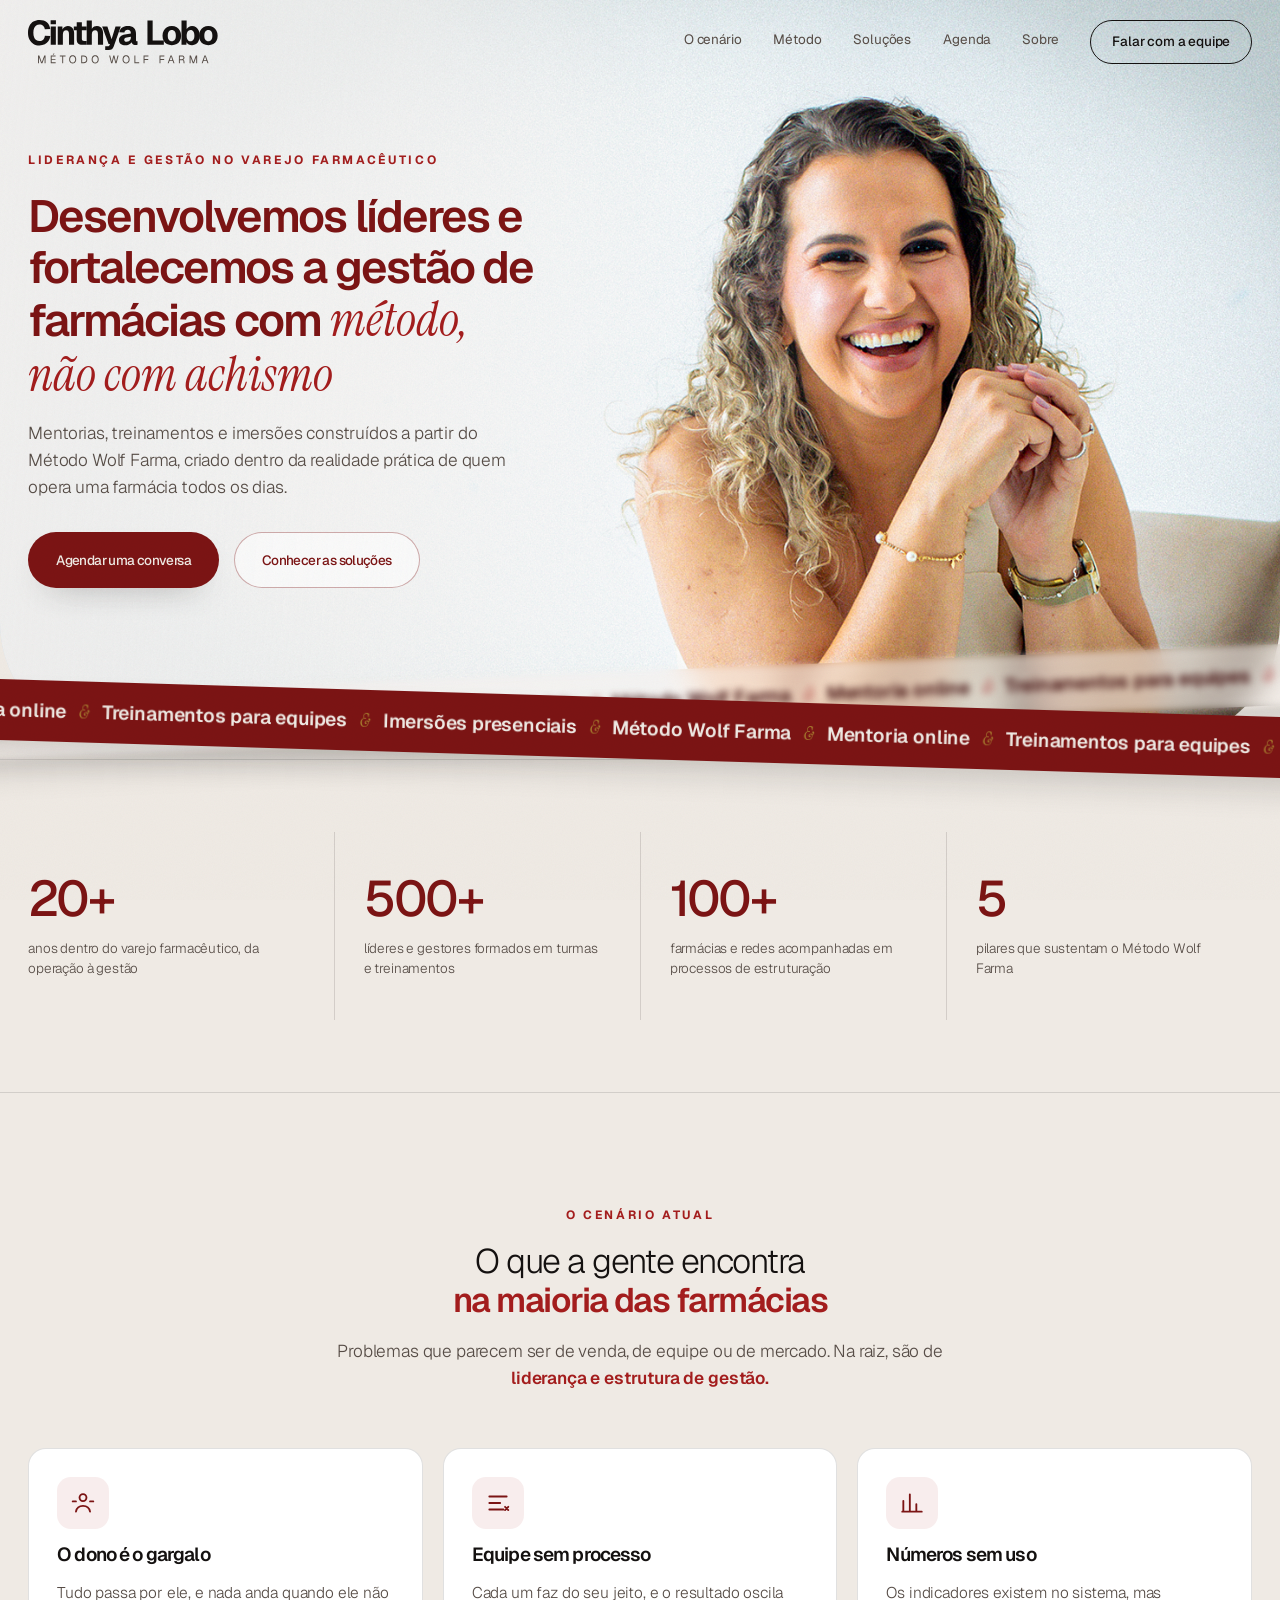
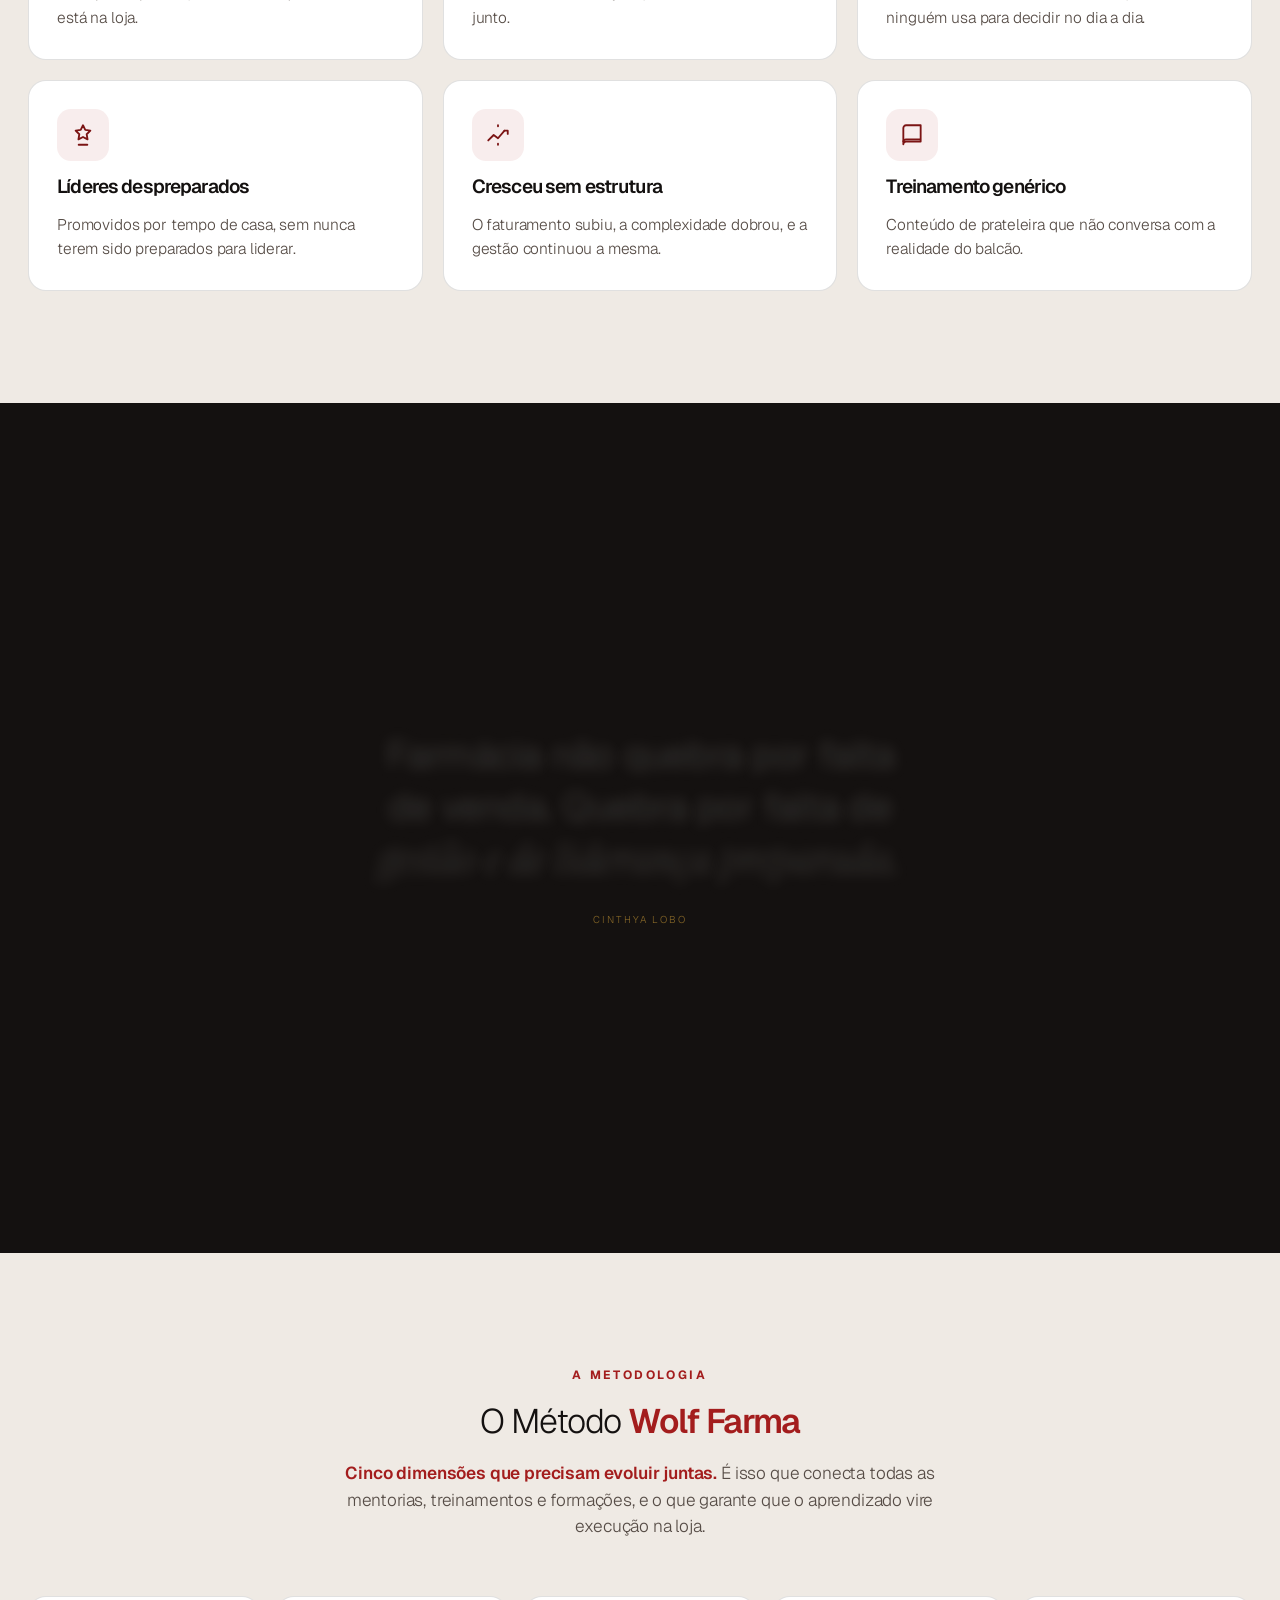
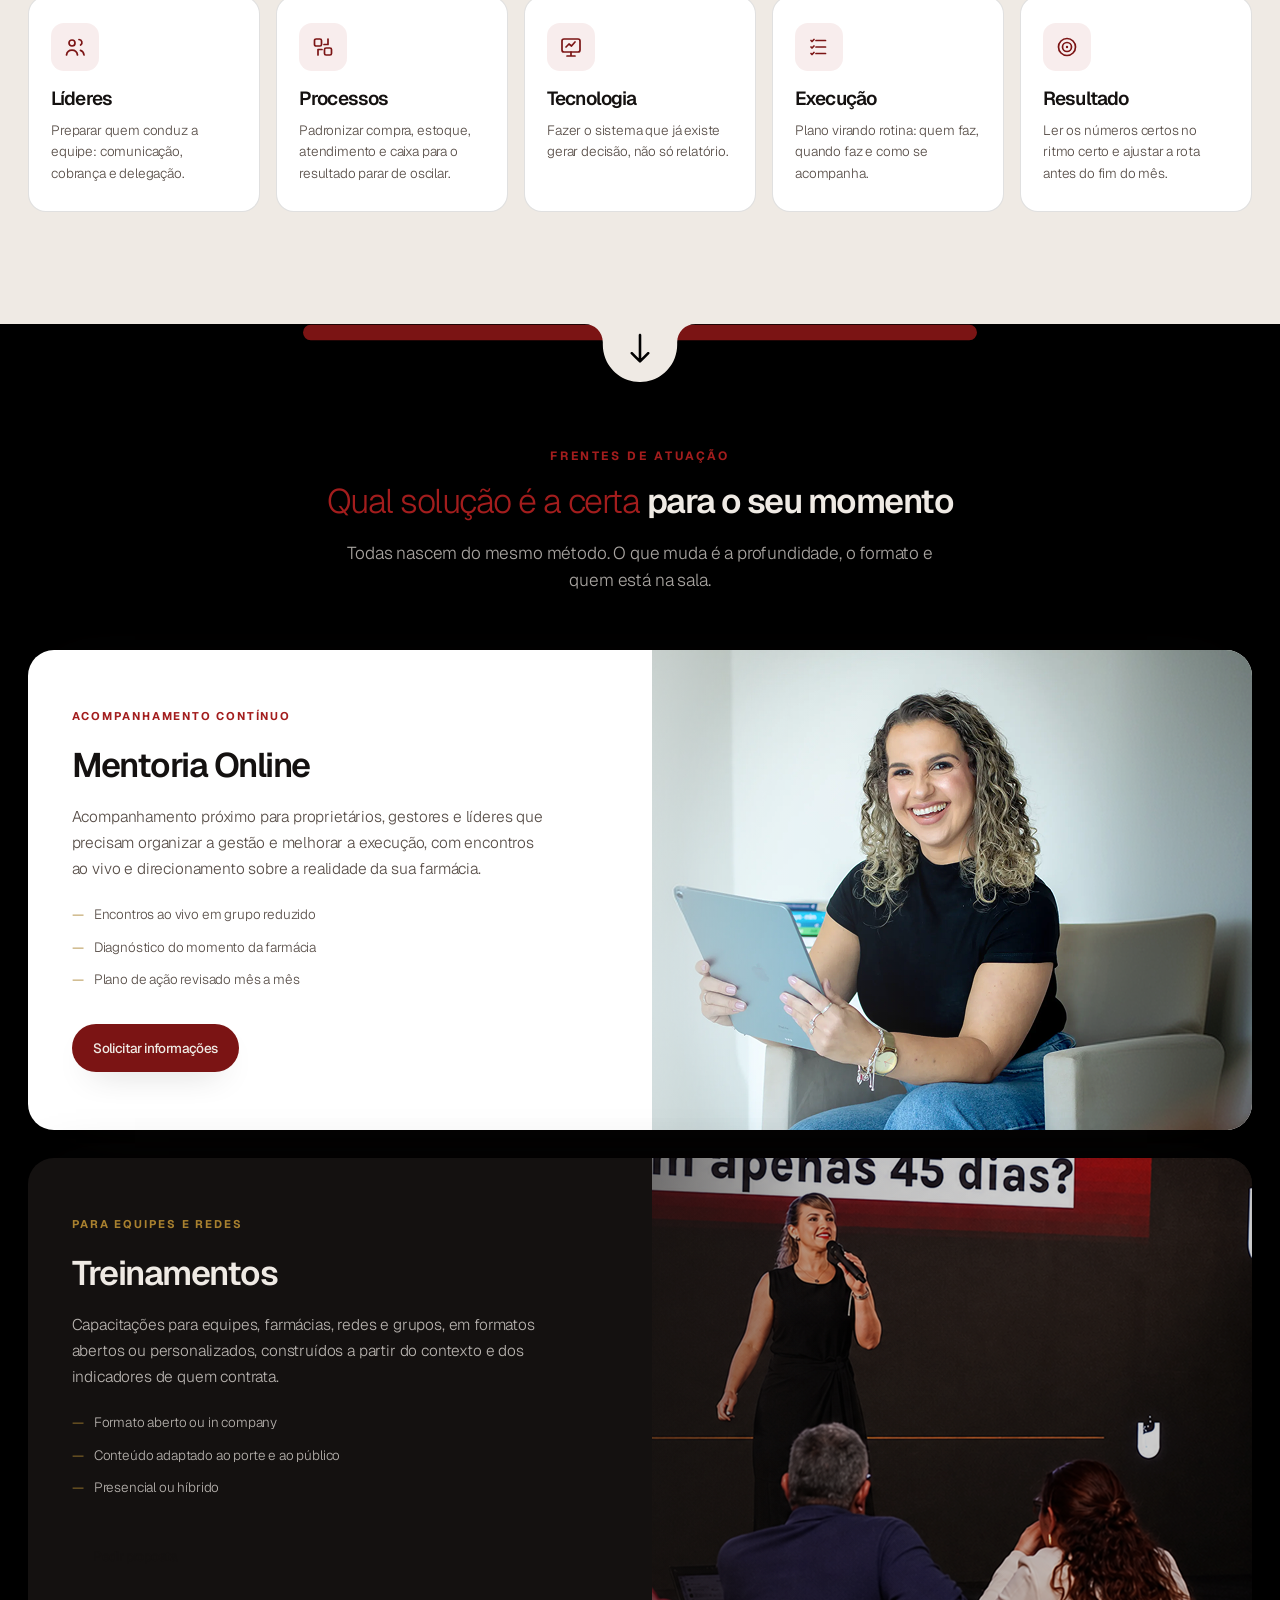
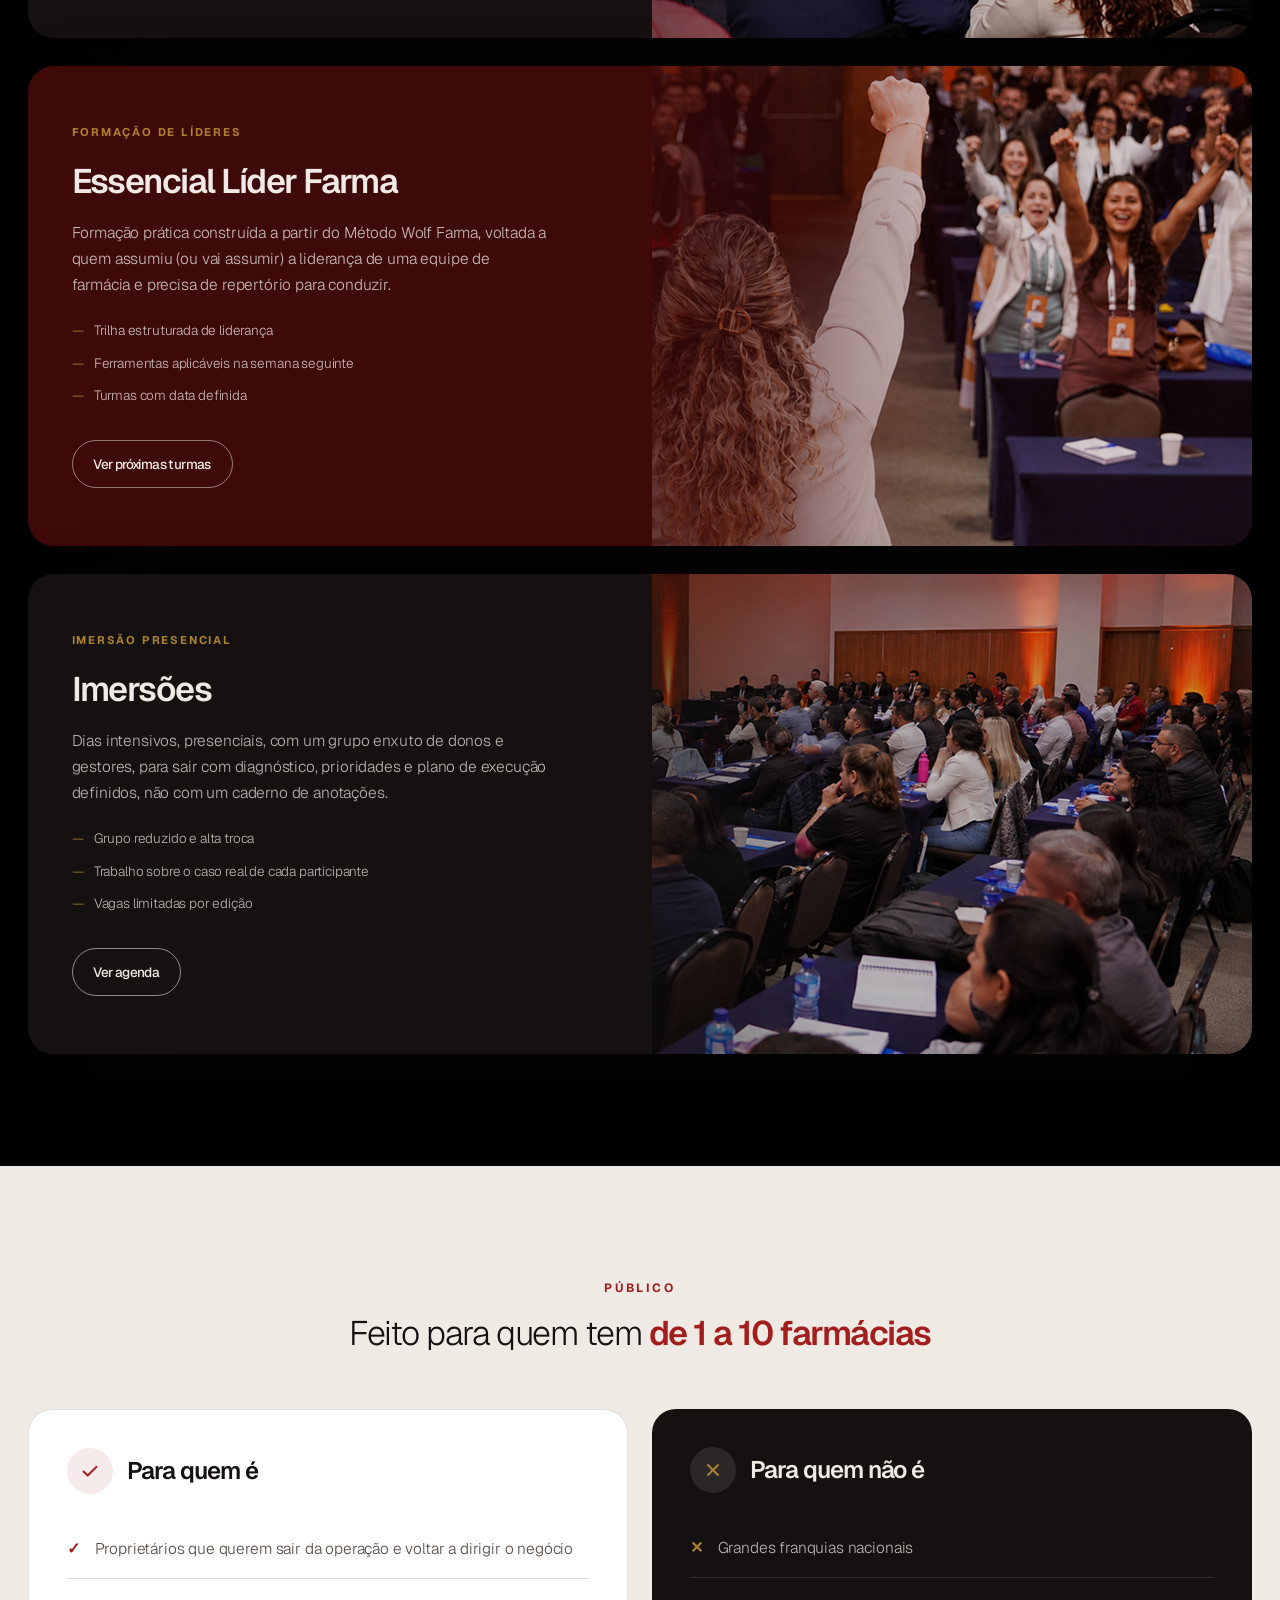
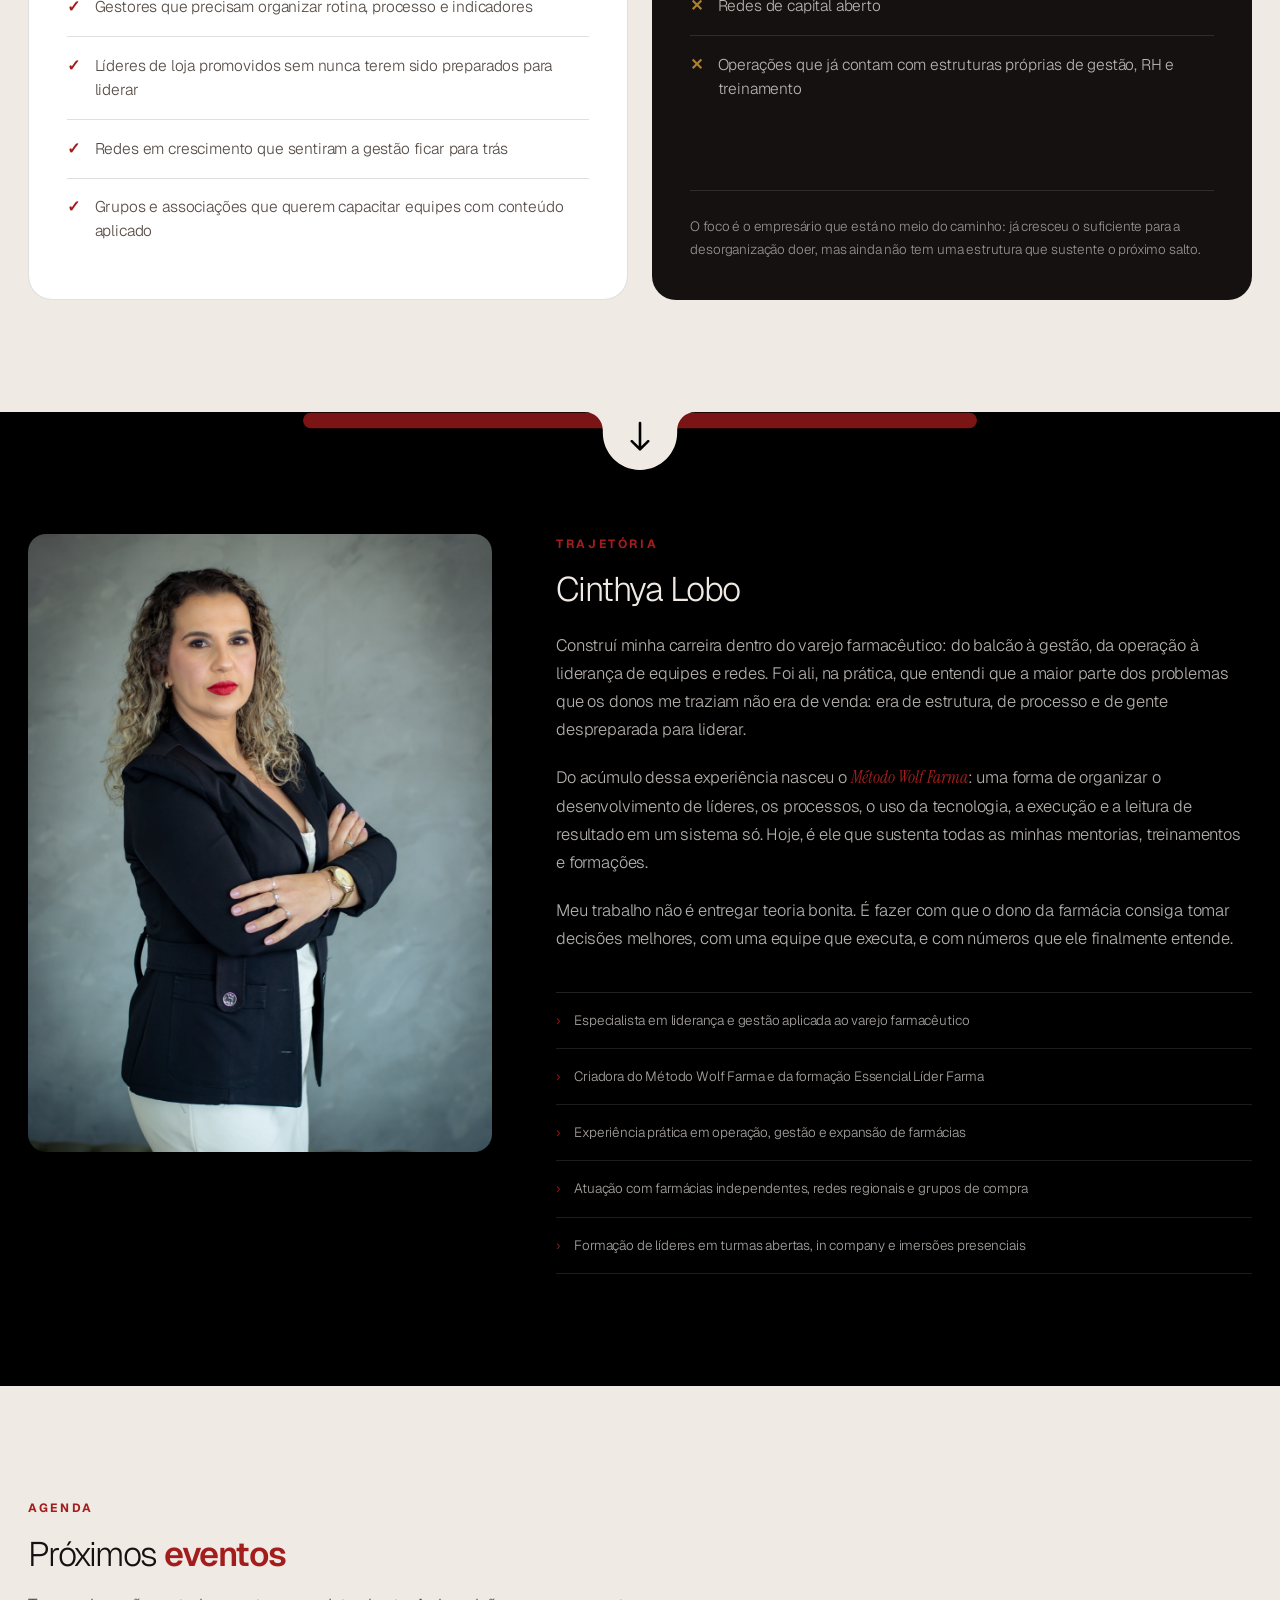
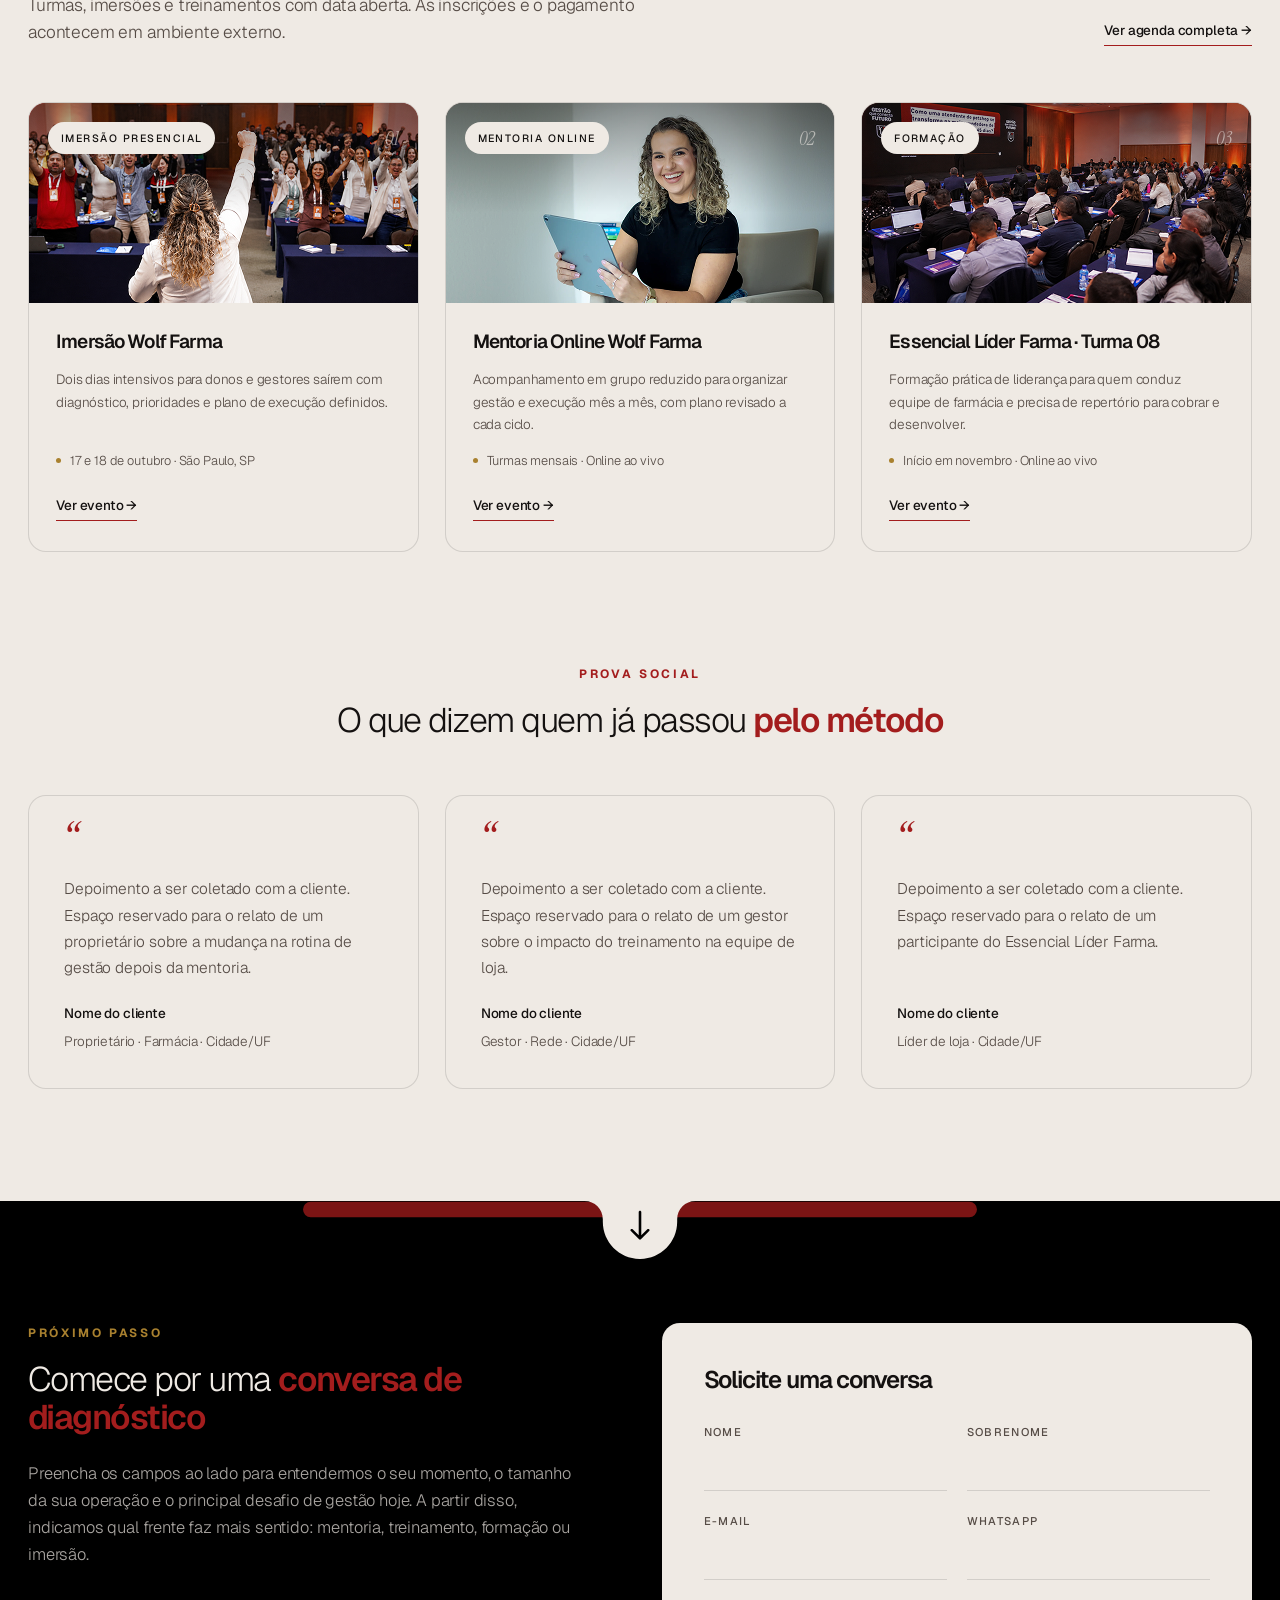
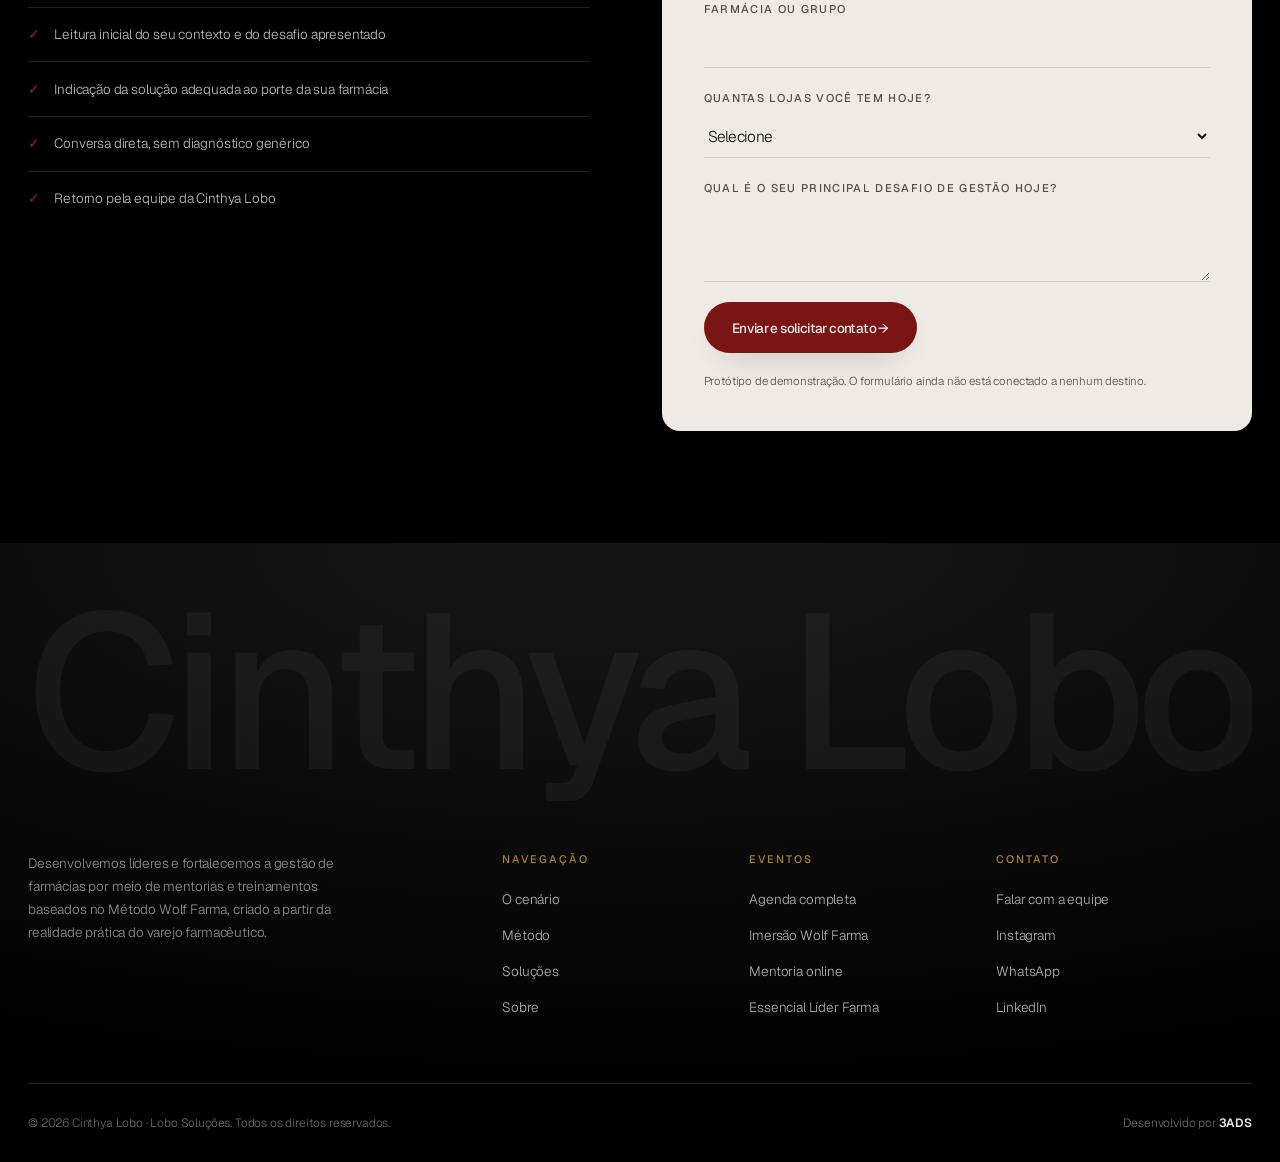
==== index.html @ bd25d934 "LP Cinthya Lobo — versão inicial Co-Authored-By: Claude Fable 5 <noreply@anthropic.com>" ====
<!DOCTYPE html>
<html lang="pt-BR">
<head>
<meta charset="UTF-8">
<meta name="viewport" content="width=device-width, initial-scale=1.0">
<title>Cinthya Lobo — Liderança e gestão no varejo farmacêutico</title>
<meta name="description" content="Desenvolvemos líderes e fortalecemos a gestão de farmácias por meio de mentorias e treinamentos baseados no Método Wolf Farma.">
<link rel="icon" href="data:image/svg+xml,%3Csvg xmlns='http://www.w3.org/2000/svg' viewBox='0 0 100 100'%3E%3Crect width='100' height='100' rx='18' fill='%23141110'/%3E%3Cpath d='M50 8 L61 20 L84 14 L74 34 L84 44 L64 41 L67 60 L50 78 L33 60 L36 41 L16 44 L26 34 L16 14 L39 20 Z' fill='%23A31D1D'/%3E%3C/svg%3E">
<link rel="preconnect" href="https://fonts.googleapis.com">
<link rel="preconnect" href="https://fonts.gstatic.com" crossorigin>
<link href="https://fonts.googleapis.com/css2?family=Geist:wght@300;400;500;600&family=Instrument+Serif:ital@0;1&display=swap" rel="stylesheet">
<link rel="stylesheet" href="assets/styles.css">
</head>
<body>

<!-- ============ HEADER ============ -->
<header class="site-header" id="siteHeader">
  <div class="wrap header-row">
    <a class="brand" href="index.html">
      <img class="brand-logo" src="assets/logo-topo.svg" alt="Cinthya Lobo">
    </a>

    <div class="nav-group">
      <nav class="main-nav" aria-label="Navegação principal">
        <a href="#cenario">O cenário</a>
        <a href="#metodo">Método</a>
        <a href="#solucoes">Soluções</a>
        <a href="#agenda">Agenda</a>
        <a href="#sobre">Sobre</a>
      </nav>
      <a class="nav-cta" href="#contato">Falar com a equipe</a>
    </div>

    <button class="burger" id="burgerBtn" aria-label="Abrir menu" aria-expanded="false" aria-controls="mobileNav">
      <span></span><span></span><span></span>
    </button>
  </div>

  <nav class="mobile-nav" id="mobileNav" aria-label="Navegação mobile">
    <div class="wrap inner">
      <a href="#cenario">O cenário</a>
      <a href="#metodo">Método Wolf Farma</a>
      <a href="#solucoes">Soluções</a>
      <a href="#agenda">Agenda de eventos</a>
      <a href="#sobre">Sobre a Cinthya</a>
      <a href="#contato">Falar com a equipe →</a>
    </div>
  </nav>
</header>

<main>

  <!-- ============ HERO FULL IMAGE ============ -->
  <div class="hero-wrap">
  <section class="hero-full" id="topo">
    <div class="hero-media">
      <img src="assets/images/hero-cinthya.jpg" alt="Cinthya Lobo sorrindo, sentada em uma poltrona" fetchpriority="high">
    </div>

    <div class="wrap hero-inner">
      <div class="hero-content">
        <p class="eyebrow">Liderança e gestão no varejo farmacêutico</p>
        <h1>Desenvolvemos líderes e fortalecemos a gestão de farmácias com <span class="hl">método, não com achismo</span></h1>
        <p class="lead">Mentorias, treinamentos e imersões construídos a partir do Método Wolf Farma, criado dentro da realidade prática de quem opera uma farmácia todos os dias.</p>

        <div class="hero-actions">
          <a class="btn btn-primary" href="#contato">Agendar uma conversa</a>
          <a class="btn btn-light" href="#solucoes">Conhecer as soluções</a>
        </div>

      </div>
    </div>

  </section>

  <!-- Faixas diagonais — rolam vinculadas ao scroll (ver main.js) -->
  <div class="tickers" aria-hidden="true">
    <div class="ticker t-blur">
      <div class="track">
        <span class="group">Mentoria online <em>&amp;</em> Treinamentos para equipes <em>&amp;</em> Imersões presenciais <em>&amp;</em> Método Wolf Farma <em>&amp;</em> Mentoria online <em>&amp;</em> Treinamentos para equipes <em>&amp;</em> Imersões presenciais <em>&amp;</em> Método Wolf Farma <em>&amp;</em> </span><span class="group">Mentoria online <em>&amp;</em> Treinamentos para equipes <em>&amp;</em> Imersões presenciais <em>&amp;</em> Método Wolf Farma <em>&amp;</em> Mentoria online <em>&amp;</em> Treinamentos para equipes <em>&amp;</em> Imersões presenciais <em>&amp;</em> Método Wolf Farma <em>&amp;</em> </span>
      </div>
    </div>
    <div class="ticker t-wine">
      <div class="track">
        <span class="group">Mentoria online <em>&amp;</em> Treinamentos para equipes <em>&amp;</em> Imersões presenciais <em>&amp;</em> Método Wolf Farma <em>&amp;</em> Mentoria online <em>&amp;</em> Treinamentos para equipes <em>&amp;</em> Imersões presenciais <em>&amp;</em> Método Wolf Farma <em>&amp;</em> </span><span class="group">Mentoria online <em>&amp;</em> Treinamentos para equipes <em>&amp;</em> Imersões presenciais <em>&amp;</em> Método Wolf Farma <em>&amp;</em> Mentoria online <em>&amp;</em> Treinamentos para equipes <em>&amp;</em> Imersões presenciais <em>&amp;</em> Método Wolf Farma <em>&amp;</em> </span>
      </div>
    </div>
  </div>
  </div>

  <!-- ============ NÚMEROS ============ -->
  <section class="section tight band-line">
    <div class="wrap">
      <div class="stats-grid" data-reveal>
        <div class="stat">
          <div class="num">20+</div>
          <p class="label">anos dentro do varejo farmacêutico, da operação à gestão</p>
        </div>
        <div class="stat">
          <div class="num">500+</div>
          <p class="label">líderes e gestores formados em turmas e treinamentos</p>
        </div>
        <div class="stat">
          <div class="num">100+</div>
          <p class="label">farmácias e redes acompanhadas em processos de estruturação</p>
        </div>
        <div class="stat">
          <div class="num">5</div>
          <p class="label">pilares que sustentam o Método Wolf Farma</p>
        </div>
      </div>
      <!-- Números ilustrativos — validar com a cliente antes de publicar -->
    </div>
  </section>

  <!-- ============ O CENÁRIO ATUAL ============ -->
  <section class="section" id="cenario">
    <div class="wrap">
      <div class="section-head" data-reveal>
        <span class="eyebrow">O cenário atual</span>
        <h2>O que a gente encontra<br><span class="strong">na maioria das farmácias</span></h2>
        <p class="lead">Problemas que parecem ser de venda, de equipe ou de mercado. Na raiz, são de <span class="strong">liderança e estrutura de gestão.</span></p>
      </div>

      <div class="pain-grid" data-reveal>
        <article class="pain-card">
          <span class="ico">
            <svg viewBox="0 0 24 24" fill="none" aria-hidden="true"><circle cx="12" cy="7" r="3.2" stroke="currentColor" stroke-width="1.7"/><path d="M5.5 20c.6-3.4 3.2-5.4 6.5-5.4s5.9 2 6.5 5.4" stroke="currentColor" stroke-width="1.7" stroke-linecap="round"/><path d="M2.5 10.5h3M18.5 10.5h3" stroke="currentColor" stroke-width="1.7" stroke-linecap="round"/></svg>
          </span>
          <h3>O dono é o gargalo</h3>
          <p>Tudo passa por ele, e nada anda quando ele não está na loja.</p>
        </article>

        <article class="pain-card">
          <span class="ico">
            <svg viewBox="0 0 24 24" fill="none" aria-hidden="true"><path d="M4 6h16M4 12h10M4 18h13" stroke="currentColor" stroke-width="1.7" stroke-linecap="round"/><path d="M18.5 15.5l3 3m0-3l-3 3" stroke="currentColor" stroke-width="1.7" stroke-linecap="round"/></svg>
          </span>
          <h3>Equipe sem processo</h3>
          <p>Cada um faz do seu jeito, e o resultado oscila junto.</p>
        </article>

        <article class="pain-card">
          <span class="ico">
            <svg viewBox="0 0 24 24" fill="none" aria-hidden="true"><path d="M4 20V10M10 20V4M16 20v-7M21 20H3" stroke="currentColor" stroke-width="1.7" stroke-linecap="round"/></svg>
          </span>
          <h3>Números sem uso</h3>
          <p>Os indicadores existem no sistema, mas ninguém usa para decidir no dia a dia.</p>
        </article>

        <article class="pain-card">
          <span class="ico">
            <svg viewBox="0 0 24 24" fill="none" aria-hidden="true"><path d="M12 3l2.1 4.3 4.7.7-3.4 3.3.8 4.7-4.2-2.2-4.2 2.2.8-4.7L5.2 8l4.7-.7L12 3z" stroke="currentColor" stroke-width="1.7" stroke-linejoin="round"/><path d="M8 21h8" stroke="currentColor" stroke-width="1.7" stroke-linecap="round"/></svg>
          </span>
          <h3>Líderes despreparados</h3>
          <p>Promovidos por tempo de casa, sem nunca terem sido preparados para liderar.</p>
        </article>

        <article class="pain-card">
          <span class="ico">
            <svg viewBox="0 0 24 24" fill="none" aria-hidden="true"><path d="M3 17l5-5 4 3 6-7" stroke="currentColor" stroke-width="1.7" stroke-linecap="round" stroke-linejoin="round"/><path d="M18 8h3v3" stroke="currentColor" stroke-width="1.7" stroke-linecap="round" stroke-linejoin="round"/><path d="M12 21v-1M12 4V3" stroke="currentColor" stroke-width="1.7" stroke-linecap="round"/></svg>
          </span>
          <h3>Cresceu sem estrutura</h3>
          <p>O faturamento subiu, a complexidade dobrou, e a gestão continuou a mesma.</p>
        </article>

        <article class="pain-card">
          <span class="ico">
            <svg viewBox="0 0 24 24" fill="none" aria-hidden="true"><path d="M4 5.5A2.5 2.5 0 016.5 3H20v15H6.5A2.5 2.5 0 004 20.5v-15z" stroke="currentColor" stroke-width="1.7" stroke-linejoin="round"/><path d="M4 18.5A2.5 2.5 0 016.5 16H20" stroke="currentColor" stroke-width="1.7"/></svg>
          </span>
          <h3>Treinamento genérico</h3>
          <p>Conteúdo de prateleira que não conversa com a realidade do balcão.</p>
        </article>
      </div>
    </div>
  </section>

  <!-- ============ CITAÇÃO ============ -->
  <section class="quote-band">
    <div class="wrap">
      <div class="quote-inner" data-reveal>
        <blockquote>Farmácia não quebra por falta<br>de venda. Quebra por falta de<br><span class="hl light">gestão e de liderança preparada.</span></blockquote>
        <cite>Cinthya Lobo</cite>
      </div>
    </div>
  </section>

  <!-- ============ MÉTODO WOLF FARMA ============ -->
  <section class="section" id="metodo">
    <div class="wrap">
      <div class="section-head" data-reveal>
        <span class="eyebrow">A metodologia</span>
        <h2>O Método <span class="strong">Wolf Farma</span></h2>
        <p class="lead"><span class="strong">Cinco dimensões que precisam evoluir juntas.</span> É isso que conecta todas as mentorias, treinamentos e formações, e o que garante que o aprendizado vire execução na loja.</p>
      </div>

      <div class="pillars" data-reveal>
        <div class="pillar">
          <div class="top">
            <span class="ico"><svg viewBox="0 0 24 24" fill="none" aria-hidden="true"><circle cx="9" cy="8" r="3" stroke="currentColor" stroke-width="1.7"/><path d="M3.5 20c.5-3 2.7-4.8 5.5-4.8s5 1.8 5.5 4.8" stroke="currentColor" stroke-width="1.7" stroke-linecap="round"/><path d="M16 4.5a3 3 0 011.6 5.5M17.5 15.4c1.9.6 3.2 2.2 3.5 4.6" stroke="currentColor" stroke-width="1.7" stroke-linecap="round"/></svg></span>
          </div>
          <h3>Líderes</h3>
          <p>Preparar quem conduz a equipe: comunicação, cobrança e delegação.</p>
        </div>
        <div class="pillar">
          <div class="top">
            <span class="ico"><svg viewBox="0 0 24 24" fill="none" aria-hidden="true"><rect x="3.5" y="4" width="7" height="7" rx="1.6" stroke="currentColor" stroke-width="1.7"/><rect x="13.5" y="13" width="7" height="7" rx="1.6" stroke="currentColor" stroke-width="1.7"/><path d="M17 4v5.5M17 9.5h-4M7 20v-5.5M7 14.5h4" stroke="currentColor" stroke-width="1.7" stroke-linecap="round"/></svg></span>
          </div>
          <h3>Processos</h3>
          <p>Padronizar compra, estoque, atendimento e caixa para o resultado parar de oscilar.</p>
        </div>
        <div class="pillar">
          <div class="top">
            <span class="ico"><svg viewBox="0 0 24 24" fill="none" aria-hidden="true"><rect x="3" y="4" width="18" height="13" rx="2" stroke="currentColor" stroke-width="1.7"/><path d="M8 21h8M12 17v4" stroke="currentColor" stroke-width="1.7" stroke-linecap="round"/><path d="M7 12l3-3 2.5 2 3.5-4" stroke="currentColor" stroke-width="1.7" stroke-linecap="round" stroke-linejoin="round"/></svg></span>
          </div>
          <h3>Tecnologia</h3>
          <p>Fazer o sistema que já existe gerar decisão, não só relatório.</p>
        </div>
        <div class="pillar">
          <div class="top">
            <span class="ico"><svg viewBox="0 0 24 24" fill="none" aria-hidden="true"><path d="M9 5.5h9.5M9 12h9.5M9 18.5h9.5" stroke="currentColor" stroke-width="1.7" stroke-linecap="round"/><path d="M4 5.5l1 1 2-2M4 12l1 1 2-2M4 18.5l1 1 2-2" stroke="currentColor" stroke-width="1.7" stroke-linecap="round" stroke-linejoin="round"/></svg></span>
          </div>
          <h3>Execução</h3>
          <p>Plano virando rotina: quem faz, quando faz e como se acompanha.</p>
        </div>
        <div class="pillar">
          <div class="top">
            <span class="ico"><svg viewBox="0 0 24 24" fill="none" aria-hidden="true"><circle cx="12" cy="12" r="8.5" stroke="currentColor" stroke-width="1.7"/><circle cx="12" cy="12" r="4.5" stroke="currentColor" stroke-width="1.7"/><circle cx="12" cy="12" r="1.2" fill="currentColor"/></svg></span>
          </div>
          <h3>Resultado</h3>
          <p>Ler os números certos no ritmo certo e ajustar a rota antes do fim do mês.</p>
        </div>
      </div>
    </div>
  </section>

  <!-- ============ SOLUÇÕES ============ -->
  <section class="section dark-band" id="solucoes">
    <div class="band-divider" aria-hidden="true"><img src="assets/divisor.svg" alt=""></div>
    <div class="wrap">
      <div class="section-head" data-reveal>
        <span class="eyebrow">Frentes de atuação</span>
        <h2>Qual solução é a certa <span class="strong">para o seu momento</span></h2>
        <p class="lead">Todas nascem do mesmo método. O que muda é a profundidade, o formato e quem está na sala.</p>
      </div>

      <!-- Cards empilham no scroll (position: sticky) -->
      <div class="stack">
        <article class="stack-card on-light">
          <div class="stack-body">
            <span class="tag">Acompanhamento contínuo</span>
            <h3>Mentoria Online</h3>
            <p>Acompanhamento próximo para proprietários, gestores e líderes que precisam organizar a gestão e melhorar a execução, com encontros ao vivo e direcionamento sobre a realidade da sua farmácia.</p>
            <ul>
              <li>Encontros ao vivo em grupo reduzido</li>
              <li>Diagnóstico do momento da farmácia</li>
              <li>Plano de ação revisado mês a mês</li>
            </ul>
            <a class="btn btn-primary btn-sm" href="#contato">Solicitar informações</a>
          </div>
          <div class="stack-media">
            <img src="assets/images/banner-01.png" alt="Cinthya Lobo conduzindo mentoria com tablet" style="object-position:right center;" loading="lazy">
            <span class="veil to-light"></span>
          </div>
        </article>

        <article class="stack-card on-dark">
          <div class="stack-body">
            <span class="tag">Para equipes e redes</span>
            <h3>Treinamentos</h3>
            <p>Capacitações para equipes, farmácias, redes e grupos, em formatos abertos ou personalizados, construídos a partir do contexto e dos indicadores de quem contrata.</p>
            <ul>
              <li>Formato aberto ou in company</li>
              <li>Conteúdo adaptado ao porte e ao público</li>
              <li>Presencial ou híbrido</li>
            </ul>
            <a class="btn btn-outline btn-sm" href="#contato">Pedir proposta</a>
          </div>
          <div class="stack-media">
            <img src="assets/images/banner-02.png" alt="Cinthya Lobo palestrando em treinamento" style="object-position:right center;" loading="lazy">
            <span class="veil to-dark"></span>
          </div>
        </article>

        <article class="stack-card on-wine">
          <div class="stack-body">
            <span class="tag">Formação de líderes</span>
            <h3>Essencial Líder Farma</h3>
            <p>Formação prática construída a partir do Método Wolf Farma, voltada a quem assumiu (ou vai assumir) a liderança de uma equipe de farmácia e precisa de repertório para conduzir.</p>
            <ul>
              <li>Trilha estruturada de liderança</li>
              <li>Ferramentas aplicáveis na semana seguinte</li>
              <li>Turmas com data definida</li>
            </ul>
            <a class="btn btn-light btn-sm" href="eventos/index.html">Ver próximas turmas</a>
          </div>
          <div class="stack-media">
            <img src="assets/images/banner-03.png" alt="Turma do Essencial Líder Farma em formação" style="object-position:70% center;" loading="lazy">
            <span class="veil to-wine"></span>
          </div>
        </article>

        <article class="stack-card on-dark">
          <div class="stack-body">
            <span class="tag">Imersão presencial</span>
            <h3>Imersões</h3>
            <p>Dias intensivos, presenciais, com um grupo enxuto de donos e gestores, para sair com diagnóstico, prioridades e plano de execução definidos, não com um caderno de anotações.</p>
            <ul>
              <li>Grupo reduzido e alta troca</li>
              <li>Trabalho sobre o caso real de cada participante</li>
              <li>Vagas limitadas por edição</li>
            </ul>
            <a class="btn btn-light btn-sm" href="eventos/index.html">Ver agenda</a>
          </div>
          <div class="stack-media">
            <img src="assets/images/banner-04.png" alt="Imersão presencial com donos e gestores" style="object-position:right center;" loading="lazy">
            <span class="veil to-dark"></span>
          </div>
        </article>
      </div>
    </div>
  </section>

  <!-- ============ PARA QUEM É ============ -->
  <section class="section">
    <div class="wrap">
      <div class="section-head" data-reveal>
        <span class="eyebrow">Público</span>
        <h2>Feito para quem tem <span class="strong">de 1 a 10 farmácias</span></h2>
      </div>

      <div class="fit-grid" data-reveal>
        <article class="fit-card yes">
          <header>
            <span class="fit-ico" aria-hidden="true">
              <svg viewBox="0 0 24 24" fill="none"><path d="M5 12.5l4.5 4.5L19 7.5" stroke="currentColor" stroke-width="2.2" stroke-linecap="round" stroke-linejoin="round"/></svg>
            </span>
            <h3>Para quem é</h3>
          </header>
          <ul>
            <li>Proprietários que querem sair da operação e voltar a dirigir o negócio</li>
            <li>Gestores que precisam organizar rotina, processo e indicadores</li>
            <li>Líderes de loja promovidos sem nunca terem sido preparados para liderar</li>
            <li>Redes em crescimento que sentiram a gestão ficar para trás</li>
            <li>Grupos e associações que querem capacitar equipes com conteúdo aplicado</li>
          </ul>
        </article>

        <article class="fit-card no">
          <header>
            <span class="fit-ico" aria-hidden="true">
              <svg viewBox="0 0 24 24" fill="none"><path d="M6.5 6.5l11 11M17.5 6.5l-11 11" stroke="currentColor" stroke-width="2.2" stroke-linecap="round"/></svg>
            </span>
            <h3>Para quem não é</h3>
          </header>
          <ul>
            <li>Grandes franquias nacionais</li>
            <li>Redes de capital aberto</li>
            <li>Operações que já contam com estruturas próprias de gestão, RH e treinamento</li>
          </ul>
          <p class="fit-note">O foco é o empresário que está no meio do caminho: já cresceu o suficiente para a desorganização doer, mas ainda não tem uma estrutura que sustente o próximo salto.</p>
        </article>
      </div>
    </div>
  </section>

  <!-- ============ SOBRE ============ -->
  <section class="section dark-band" id="sobre">
    <div class="band-divider" aria-hidden="true"><img src="assets/divisor.svg" alt=""></div>
    <div class="wrap">
      <div class="about" data-reveal>
        <div class="portrait">
          <img src="assets/images/retrato-cinthya.jpg" alt="Retrato de Cinthya Lobo de braços cruzados" loading="lazy">
        </div>

        <div class="about-body">
          <span class="eyebrow">Trajetória</span>
          <h2>Cinthya Lobo</h2>
          <p style="margin-top:1.4rem;">Construí minha carreira dentro do varejo farmacêutico: do balcão à gestão, da operação à liderança de equipes e redes. Foi ali, na prática, que entendi que a maior parte dos problemas que os donos me traziam não era de venda: era de estrutura, de processo e de gente despreparada para liderar.</p>
          <p>Do acúmulo dessa experiência nasceu o <span class="hl">Método Wolf Farma</span>: uma forma de organizar o desenvolvimento de líderes, os processos, o uso da tecnologia, a execução e a leitura de resultado em um sistema só. Hoje, é ele que sustenta todas as minhas mentorias, treinamentos e formações.</p>
          <p>Meu trabalho não é entregar teoria bonita. É fazer com que o dono da farmácia consiga tomar decisões melhores, com uma equipe que executa, e com números que ele finalmente entende.</p>

          <ul class="credentials">
            <li>Especialista em liderança e gestão aplicada ao varejo farmacêutico</li>
            <li>Criadora do Método Wolf Farma e da formação Essencial Líder Farma</li>
            <li>Experiência prática em operação, gestão e expansão de farmácias</li>
            <li>Atuação com farmácias independentes, redes regionais e grupos de compra</li>
            <li>Formação de líderes em turmas abertas, in company e imersões presenciais</li>
          </ul>
          <!-- Credenciais ilustrativas — confirmar dados reais com a cliente -->
        </div>
      </div>
    </div>
  </section>

  <!-- ============ AGENDA (CMS de eventos) ============ -->
  <section class="section" id="agenda">
    <div class="wrap">
      <div class="section-head head-split" data-reveal>
        <div style="max-width:56ch;">
          <span class="eyebrow">Agenda</span>
          <h2>Próximos <span class="strong">eventos</span></h2>
          <p class="lead">Turmas, imersões e treinamentos com data aberta. As inscrições e o pagamento acontecem em ambiente externo.</p>
        </div>
        <a class="link-arrow" href="eventos/index.html">Ver agenda completa</a>
      </div>

      <div class="events-grid" data-reveal>

        <a class="event-card" href="eventos/imersao-wolf-farma.html">
          <div class="card-banner tone-red">
            <img class="bg" src="assets/images/product-01.png" alt="Plateia da Imersão Wolf Farma" loading="lazy">
            <div class="banner-top">
              <span class="badge">Imersão presencial</span>
              <span class="index-num">01</span>
            </div>
          </div>
          <div class="card-body">
            <h3>Imersão Wolf Farma</h3>
            <p class="desc">Dois dias intensivos para donos e gestores saírem com diagnóstico, prioridades e plano de execução definidos.</p>
            <span class="card-date"><span class="dot"></span> 17 e 18 de outubro · São Paulo, SP</span>
            <span class="card-foot"><span class="link-arrow">Ver evento</span></span>
          </div>
        </a>

        <a class="event-card" href="eventos/index.html">
          <div class="card-banner tone-ink">
            <img class="bg" src="assets/images/product-02.png" alt="Cinthya Lobo com tablet na mentoria" loading="lazy">
            <div class="banner-top">
              <span class="badge">Mentoria online</span>
              <span class="index-num">02</span>
            </div>
          </div>
          <div class="card-body">
            <h3>Mentoria Online Wolf Farma</h3>
            <p class="desc">Acompanhamento em grupo reduzido para organizar gestão e execução mês a mês, com plano revisado a cada ciclo.</p>
            <span class="card-date"><span class="dot"></span> Turmas mensais · Online ao vivo</span>
            <span class="card-foot"><span class="link-arrow">Ver evento</span></span>
          </div>
        </a>

        <a class="event-card" href="eventos/index.html">
          <div class="card-banner tone-deep">
            <img class="bg" src="assets/images/product-03.png" alt="Sala de treinamento do Essencial Líder Farma" loading="lazy">
            <div class="banner-top">
              <span class="badge">Formação</span>
              <span class="index-num">03</span>
            </div>
          </div>
          <div class="card-body">
            <h3>Essencial Líder Farma · Turma 08</h3>
            <p class="desc">Formação prática de liderança para quem conduz equipe de farmácia e precisa de repertório para cobrar e desenvolver.</p>
            <span class="card-date"><span class="dot"></span> Início em novembro · Online ao vivo</span>
            <span class="card-foot"><span class="link-arrow">Ver evento</span></span>
          </div>
        </a>

      </div>
    </div>
  </section>

  <!-- ============ PROVA SOCIAL ============ -->
  <section class="section" style="padding-top:0;">
    <div class="wrap">
      <div class="section-head" data-reveal>
        <span class="eyebrow">Prova social</span>
        <h2>O que dizem quem já passou <span class="strong">pelo método</span></h2>
      </div>
      <div class="testimonials" data-reveal>
        <article class="testimonial">
          <span class="qm">“</span>
          <p>Depoimento a ser coletado com a cliente. Espaço reservado para o relato de um proprietário sobre a mudança na rotina de gestão depois da mentoria.</p>
          <span class="who">Nome do cliente <span>Proprietário · Farmácia · Cidade/UF</span></span>
        </article>
        <article class="testimonial">
          <span class="qm">“</span>
          <p>Depoimento a ser coletado com a cliente. Espaço reservado para o relato de um gestor sobre o impacto do treinamento na equipe de loja.</p>
          <span class="who">Nome do cliente <span>Gestor · Rede · Cidade/UF</span></span>
        </article>
        <article class="testimonial">
          <span class="qm">“</span>
          <p>Depoimento a ser coletado com a cliente. Espaço reservado para o relato de um participante do Essencial Líder Farma.</p>
          <span class="who">Nome do cliente <span>Líder de loja · Cidade/UF</span></span>
        </article>
      </div>
    </div>
  </section>

  <!-- ============ PRÓXIMO PASSO / CONTATO ============ -->
  <section class="section next-step dark-band" id="contato">
    <div class="band-divider" aria-hidden="true"><img src="assets/divisor.svg" alt=""></div>
    <div class="wrap">
      <div class="next-grid">
        <div class="next-copy" data-reveal>
          <span class="eyebrow on-dark">Próximo passo</span>
          <h2>Comece por uma <span class="strong">conversa de diagnóstico</span></h2>
          <p>Preencha os campos ao lado para entendermos o seu momento, o tamanho da sua operação e o principal desafio de gestão hoje. A partir disso, indicamos qual frente faz mais sentido: mentoria, treinamento, formação ou imersão.</p>
          <ul>
            <li>Leitura inicial do seu contexto e do desafio apresentado</li>
            <li>Indicação da solução adequada ao porte da sua farmácia</li>
            <li>Conversa direta, sem diagnóstico genérico</li>
            <li>Retorno pela equipe da Cinthya Lobo</li>
          </ul>
        </div>

        <div class="form-card" data-reveal>
          <h3>Solicite uma conversa</h3>
          <!-- Protótipo: o submit apenas exibe confirmação local, sem envio real -->
          <form id="contactForm" novalidate>
            <div class="field-row">
              <div class="field">
                <label for="nome">Nome</label>
                <input type="text" id="nome" name="nome" autocomplete="given-name" required>
              </div>
              <div class="field">
                <label for="sobrenome">Sobrenome</label>
                <input type="text" id="sobrenome" name="sobrenome" autocomplete="family-name">
              </div>
            </div>
            <div class="field-row">
              <div class="field">
                <label for="email">E-mail</label>
                <input type="email" id="email" name="email" autocomplete="email" required>
              </div>
              <div class="field">
                <label for="tel">WhatsApp</label>
                <input type="tel" id="tel" name="tel" autocomplete="tel">
              </div>
            </div>
            <div class="field">
              <label for="farmacia">Farmácia ou grupo</label>
              <input type="text" id="farmacia" name="farmacia">
            </div>
            <div class="field">
              <label for="lojas">Quantas lojas você tem hoje?</label>
              <select id="lojas" name="lojas">
                <option value="">Selecione</option>
                <option>1 loja</option>
                <option>2 a 4 lojas</option>
                <option>5 a 10 lojas</option>
                <option>Mais de 10 lojas</option>
              </select>
            </div>
            <div class="field">
              <label for="desafio">Qual é o seu principal desafio de gestão hoje?</label>
              <textarea id="desafio" name="desafio"></textarea>
            </div>
            <button class="btn btn-primary" type="submit">Enviar e solicitar contato →</button>
            <p class="form-ok" id="formOk">Recebido. Este é um protótipo: nenhum dado foi enviado.</p>
            <p class="form-note">Protótipo de demonstração. O formulário ainda não está conectado a nenhum destino.</p>
          </form>
        </div>
      </div>
    </div>
  </section>

</main>

<!-- ============ FOOTER ============ -->
<footer class="site-footer">
  <div class="wrap">
    <svg class="footer-watermark" viewBox="0 0 1240 205" preserveAspectRatio="xMidYMid meet" aria-hidden="true">
      <text x="620" y="172" text-anchor="middle">Cinthya Lobo</text>
    </svg>
    <div class="footer-top">
      <div class="footer-brand">
        <p>Desenvolvemos líderes e fortalecemos a gestão de farmácias por meio de mentorias e treinamentos baseados no Método Wolf Farma, criado a partir da realidade prática do varejo farmacêutico.</p>
      </div>
      <div class="footer-col">
        <h4>Navegação</h4>
        <a href="#cenario">O cenário</a>
        <a href="#metodo">Método</a>
        <a href="#solucoes">Soluções</a>
        <a href="#sobre">Sobre</a>
      </div>
      <div class="footer-col">
        <h4>Eventos</h4>
        <a href="eventos/index.html">Agenda completa</a>
        <a href="eventos/imersao-wolf-farma.html">Imersão Wolf Farma</a>
        <a href="eventos/index.html">Mentoria online</a>
        <a href="eventos/index.html">Essencial Líder Farma</a>
      </div>
      <div class="footer-col">
        <h4>Contato</h4>
        <a href="#contato">Falar com a equipe</a>
        <a href="#" onclick="return false;">Instagram</a>
        <a href="#" onclick="return false;">WhatsApp</a>
        <a href="#" onclick="return false;">LinkedIn</a>
      </div>
    </div>
    <div class="footer-bottom">
      <span>© 2026 Cinthya Lobo · Lobo Soluções. Todos os direitos reservados.</span>
      <span>Desenvolvido por <a class="dev-credit" href="https://3ads.com.br" target="_blank" rel="noopener">3ADS</a></span>
    </div>
  </div>
</footer>

<script src="assets/main.js"></script>
</body>
</html>
---- assets/styles.css ----
/* =========================================================
   Cinthya Lobo · Método Wolf Farma — Protótipo
   Design system compartilhado (site one page + CMS de eventos)
   Escala tipográfica baseada na referência Orixo:
   H1 80/88 · H2 40/48 · H3 30/36 · corpo 20/30 · ls -0.4px
   ========================================================= */

:root{
  /* Cor */
  --paper:      #EFEAE4;
  --paper-2:    #E5DED5;
  --paper-line: rgba(20,17,16,.13);
  --ink:        #141110;
  --ink-2:      #2A2320;
  --ink-soft:   #564C46;
  --red:        #7B1414;
  --red-bright: #A31D1D;
  --red-deep:   #3E0909;
  --gold:       #A9812F;

  /* Tipografia */
  --sans: 'Geist', -apple-system, BlinkMacSystemFont, 'Helvetica Neue', sans-serif;
  --serif: 'Instrument Serif', Georgia, serif;
  /* Escala tipográfica alinhada à LP da Paula Cardoso */
  --fs-hero: clamp(29px, 3.9vw, 45px);
  --fs-h2:   clamp(22px, 2.8vw, 34px);
  --fs-h3:   clamp(19px, 1.9vw, 24px);
  --fs-h4:   clamp(17px, 1.6vw, 19px);
  --fs-body: clamp(17px, 1.35vw, 19px);   /* .lead */
  --fs-sm:   15.5px;
  --fs-xs:   13.5px;
  --ls: -.045em;

  /* Elevação e movimento */
  --shadow:   0 30px 70px -34px rgba(20,17,16,.5);
  --shadow-s: 0 14px 34px -20px rgba(20,17,16,.45);
  --ease:     cubic-bezier(.22,1,.36,1);

  /* Layout */
  --wrap: 1240px;
  --radius: 18px;
  --header-h: 84px;
}

*{box-sizing:border-box;}
html{scroll-behavior:smooth; scroll-padding-top:var(--header-h);}
body{
  margin:0;
  background:var(--paper);
  color:var(--ink);
  font-family:var(--sans);
  font-size:16.5px;
  font-weight:300;
  line-height:1.72;
  letter-spacing:-.01em;
  -webkit-font-smoothing:antialiased;
  overflow-x:hidden;
}
img,svg,video{display:block; max-width:100%;}
a{color:inherit;}
button{font-family:inherit;}

/* Grão de filme */
body::before{
  content:"";
  position:fixed; inset:0; z-index:999;
  pointer-events:none; opacity:.045; mix-blend-mode:multiply;
  background-image:url("data:image/svg+xml,%3Csvg xmlns='http://www.w3.org/2000/svg' width='140' height='140'%3E%3Cfilter id='n'%3E%3CfeTurbulence type='fractalNoise' baseFrequency='0.9' numOctaves='2' stitchTiles='stitch'/%3E%3C/filter%3E%3Crect width='100%25' height='100%25' filter='url(%23n)'/%3E%3C/svg%3E");
}

/* ---------- Tipografia ---------- */
h1,h2,h3,h4{
  font-family:var(--sans);
  font-weight:600;
  letter-spacing:var(--ls);
  line-height:1.14;
  margin:0;
}
h1{font-size:var(--fs-hero);}
h2{font-size:var(--fs-h2);}
h3{font-size:var(--fs-h3); line-height:1.25;}
h4{font-size:var(--fs-h4); line-height:1.35;}
p{margin:0; font-weight:300;}

/* Destaque serifado itálico — o único uso de serifada */
.hl{font-family:var(--serif); font-style:italic; font-weight:400; font-size:1.06em; letter-spacing:0; color:var(--red-bright);}
.hl.light{color:var(--gold);}

.eyebrow{
  display:block;
  font-size:12px; letter-spacing:.22em; text-transform:uppercase;
  font-weight:700; color:var(--red-bright); margin-bottom:1rem;
}
.eyebrow.muted{color:var(--gold);}
.eyebrow.on-dark{color:var(--gold);}
.lead{font-size:var(--fs-body); line-height:1.55; color:var(--ink-soft); max-width:56ch;}

.wrap{width:min(var(--wrap), 100% - 3.5rem); margin-inline:auto;}
.section{padding:7rem 0;}
.section.tight{padding:4.5rem 0;}
.section-head{margin:0 auto 3.5rem; max-width:62ch; text-align:center;}
.section-head p{margin-top:1.2rem; margin-inline:auto;}
/* Títulos: base Light, destaque SemiBold na mesma fonte (padrão Figma) */
h2{font-weight:300;}
.strong{font-weight:600; color:var(--red-bright);}
.lead .strong{font-weight:600;}
.head-split{display:flex; align-items:flex-end; justify-content:space-between; gap:2rem; flex-wrap:wrap; max-width:none; text-align:left; margin-inline:0;}
.head-split p{margin-inline:0;}

/* ---------- Reveal ---------- */
[data-reveal]{opacity:0; transform:translateY(28px); transition:opacity .9s var(--ease), transform .9s var(--ease);}
[data-reveal].is-visible{opacity:1; transform:none;}
@media (prefers-reduced-motion:reduce){
  [data-reveal]{opacity:1; transform:none; transition:none;}
  html{scroll-behavior:auto;}
}

/* ---------- Header ---------- */
.site-header{
  position:fixed; top:0; left:0; right:0; z-index:200;
  transition:background .4s var(--ease), border-color .4s, backdrop-filter .4s;
  border-bottom:1px solid transparent;
}
.site-header.solid{
  background:rgba(239,234,228,.9);
  backdrop-filter:blur(14px) saturate(1.1);
  border-bottom-color:var(--paper-line);
}
/* Sobre hero escuro, os itens ficam claros até o header "solidificar" */
.site-header.over-hero .main-nav a{color:rgba(239,234,228,.85);}
.site-header.over-hero .brand-logo{filter:invert(1) brightness(1.6);}
.site-header.over-hero .burger span{background:#EFEAE4;}
.site-header.over-hero .nav-cta{border-color:rgba(239,234,228,.5); color:#EFEAE4;}
.site-header.over-hero .nav-cta:hover{background:#EFEAE4; color:var(--ink);}

.header-row{display:flex; align-items:center; justify-content:space-between; gap:2rem; height:var(--header-h);}
.brand{display:flex; align-items:center; text-decoration:none; flex:none;}
.brand-logo{height:44px; width:auto; display:block;}

.nav-group{display:flex; align-items:center; gap:2rem;}
.main-nav{display:flex; align-items:center; gap:2rem;}
.main-nav a{font-size:var(--fs-xs); font-weight:400; text-decoration:none; color:var(--ink-soft); position:relative; padding-bottom:.25rem; white-space:nowrap; transition:color .3s;}
.main-nav a::after{content:""; position:absolute; left:0; right:100%; bottom:0; height:1px; background:currentColor; opacity:.6; transition:right .35s var(--ease);}
.main-nav a:hover{color:var(--ink);}
.main-nav a:hover::after, .main-nav a.current::after{right:0;}
.main-nav a.current{color:var(--ink);}

.nav-cta{
  font-size:var(--fs-xs); font-weight:500; text-decoration:none; white-space:nowrap;
  border:1px solid var(--ink); color:var(--ink); border-radius:100px;
  padding:.6rem 1.3rem; transition:all .3s var(--ease);
}
.nav-cta:hover{background:var(--ink); color:var(--paper);}

.burger{display:none; flex-direction:column; gap:5px; background:none; border:0; cursor:pointer; padding:.4rem;}
.burger span{width:24px; height:2px; background:var(--ink); transition:transform .35s var(--ease), opacity .3s, background .4s;}
.burger[aria-expanded="true"] span:nth-child(1){transform:translateY(7px) rotate(45deg);}
.burger[aria-expanded="true"] span:nth-child(2){opacity:0;}
.burger[aria-expanded="true"] span:nth-child(3){transform:translateY(-7px) rotate(-45deg);}

.mobile-nav{
  display:none; flex-direction:column;
  background:var(--paper); border-bottom:1px solid var(--paper-line);
  max-height:0; overflow:hidden; transition:max-height .45s var(--ease);
}
.mobile-nav .inner{display:flex; flex-direction:column; padding-bottom:1.2rem;}
.mobile-nav a{padding:1rem 0; text-decoration:none; font-size:1.15rem; border-top:1px solid var(--paper-line); color:var(--ink);}
.mobile-nav.open{max-height:560px;}

/* ---------- Botões ---------- */
.btn{
  display:inline-flex; align-items:center; gap:.55rem; align-self:flex-start;
  font-size:var(--fs-xs); font-weight:500; letter-spacing:var(--ls);
  text-decoration:none; border-radius:100px; padding:.95rem 1.7rem;
  border:1px solid transparent; cursor:pointer;
  transition:transform .3s var(--ease), background .3s, color .3s, border-color .3s;
}
.btn:hover{transform:translateY(-2px);}
.btn-primary{background:var(--red); color:#EFEAE4; box-shadow:var(--shadow-s);}
.btn-primary:hover{background:var(--red-bright);}
.btn-outline{border-color:var(--ink); color:var(--ink);}
.btn-outline:hover{background:var(--ink); color:var(--paper);}
.btn-ink{background:var(--ink); color:var(--paper);}
.btn-ink:hover{background:var(--ink-2);}
.btn-light{border-color:rgba(239,234,228,.55); color:#EFEAE4;}
.btn-light:hover{background:#EFEAE4; color:var(--ink); border-color:#EFEAE4;}
.btn-sm{padding:.7rem 1.3rem;}

/* Botão-ingresso (picotado) — CTA de compra externa */
.btn-ticket{
  --notch-bg: var(--paper);
  display:inline-flex; align-items:stretch; align-self:flex-start;
  position:relative; text-decoration:none; border-radius:8px;
  background:var(--ink); color:var(--paper); box-shadow:var(--shadow-s);
  transition:transform .35s var(--ease), background .3s;
}
.btn-ticket:hover{transform:translateY(-3px); background:var(--red);}
.btn-ticket .seg{padding:.95rem 1.3rem; display:flex; align-items:center;}
.btn-ticket .seg-label{font-size:var(--fs-xs); font-weight:500; white-space:nowrap;}
.btn-ticket .seg-icon{border-left:1px dashed rgba(239,234,228,.4);}
.btn-ticket .seg-icon::before{content:"↗"; font-size:1rem;}
.btn-ticket .notch{position:absolute; left:calc(100% - 2.75rem); width:12px; height:12px; border-radius:50%; background:var(--notch-bg);}
.btn-ticket .notch.top{top:-6px;}
.btn-ticket .notch.bottom{bottom:-6px;}
.btn-ticket.small .seg{padding:.72rem 1rem;}
.btn-ticket.small .notch{left:calc(100% - 2.2rem); width:10px; height:10px;}
.btn-ticket.small .notch.top{top:-5px;}
.btn-ticket.small .notch.bottom{bottom:-5px;}
.btn-ticket.on-dim{--notch-bg: var(--paper-2);}
.btn-ticket.on-dark{--notch-bg: var(--ink);}

.watermark{position:absolute; pointer-events:none; z-index:0;}

/* =========================================================
   HERO FULL IMAGE — tema claro, foto da Cinthya à direita
   ========================================================= */
/* Fundo claro atrás dos cantos arredondados, para casar com a seção seguinte */
.hero-wrap{background:var(--paper);}
.hero-full{
  position:relative;
  min-height:clamp(560px, 50vw, 820px);
  display:flex; align-items:center;
  overflow:hidden; color:var(--ink);
  padding:150px 0 clamp(120px, 12vw, 190px);
  border-bottom-left-radius:120px; border-bottom-right-radius:120px;
  background:#F2F0EE;
}
.hero-media{position:absolute; inset:0; z-index:0;}
.hero-media img{width:100%; height:100%; object-fit:cover; object-position:center 30%;}
/* Véu claro à esquerda para garantir a leitura do texto sobre a foto */
.hero-full::after{
  content:""; position:absolute; inset:0; z-index:1; pointer-events:none;
  background:linear-gradient(95deg, rgba(242,240,238,.92) 0%, rgba(242,240,238,.72) 30%, rgba(242,240,238,.18) 52%, rgba(242,240,238,0) 68%);
}
.hero-inner{position:relative; z-index:2;}
/* Coluna de conteúdo estreita à esquerda — a foto respira à direita */
.hero-content{position:relative; z-index:2; max-width:min(510px, 48%);}
.hero-full .eyebrow{color:var(--red-bright); margin-bottom:0;}
.hero-full h1{margin:20px 0 18px; color:var(--red);}
.hero-full .hl{color:var(--red-bright);}
.hero-full .lead{color:var(--ink-soft); max-width:46ch;}
.hero-actions{display:flex; gap:.9rem; margin-top:32px; flex-wrap:wrap;}
.hero-full .btn-light{border-color:rgba(123,20,20,.35); color:var(--red); background:rgba(255,255,255,.55);}
.hero-full .btn-light:hover{background:var(--red); color:#fff; border-color:var(--red);}

/* Faixas diagonais — deslocamento horizontal controlado pelo scroll (main.js) */
.tickers{
  position:relative; z-index:5;
  margin-top:clamp(-84px, -5.5vw, -46px);
  pointer-events:none;
}
.ticker{
  position:relative; width:112vw; left:-6vw;
  white-space:nowrap; overflow:hidden;
  padding:14px 0;
  font-size:clamp(15px, 1.5vw, 21px);
  font-weight:600; letter-spacing:-.01em;
  box-shadow:0 18px 40px -22px rgba(20,17,16,.45);
}
.ticker .track{display:inline-flex; will-change:transform;}
.ticker .group{display:inline-block; padding-right:.5ch;}
.ticker em{
  font-family:var(--serif); font-style:italic; font-weight:400;
  padding:0 .9ch;
}
.ticker.t-blur{
  transform:rotate(-2.4deg);
  background:rgba(247,243,238,.55);
  backdrop-filter:blur(14px); -webkit-backdrop-filter:blur(14px);
  color:var(--red-deep);
  /* faixa de trás fora de foco — reforça a profundidade em relação à faixa vinho */
  filter:blur(3.5px);
}
.ticker.t-blur em{color:var(--red-bright);}
.ticker.t-wine{
  transform:rotate(1.7deg);
  background:var(--red);
  color:var(--paper);
  margin-top:-34px;
}
.ticker.t-wine em{color:var(--gold);}

/* Hero compacto (páginas internas) */
.hero-page{
  position:relative; overflow:hidden; color:#EFEAE4;
  padding:calc(var(--header-h) + 5rem) 0 4.5rem;
  background:linear-gradient(150deg, #2A2320 0%, var(--ink) 55%, var(--red-deep) 100%);
}
.hero-page::before{content:""; position:absolute; inset:0; background-image:radial-gradient(rgba(255,255,255,.12) 1px, transparent 1.4px); background-size:22px 22px; opacity:.35;}
.hero-page .watermark{right:-4%; top:-30%; width:520px; color:#EFEAE4; opacity:.06;}
.hero-page .inner{position:relative; z-index:2;}
.hero-page h1{max-width:18ch;}
.hero-page .lead{margin-top:1.5rem; color:rgba(239,234,228,.75);}

/* ---------- Stats ---------- */
.stats-grid{display:grid; grid-template-columns:repeat(4,1fr);}
.stat{padding:2.6rem 1.8rem; border-left:1px solid var(--paper-line);}
.stat:first-child{border-left:0; padding-left:0;}
.stat .num{font-size:clamp(2.4rem,3.9vw,3.5rem); font-weight:500; color:var(--red); line-height:1; letter-spacing:var(--ls);}
.stat .label{margin-top:.9rem; font-size:var(--fs-xs); color:var(--ink-soft); line-height:1.5; max-width:26ch;}
.band-line{border-top:1px solid var(--paper-line); border-bottom:1px solid var(--paper-line);}

/* ---------- Dores — cards com ícone ---------- */
.pain-grid{display:grid; grid-template-columns:repeat(3,1fr); gap:20px;}
.pain-card{
  background:#fff; border:1px solid var(--paper-line); border-radius:var(--radius);
  padding:clamp(24px, 2.2vw, 32px);
  display:flex; flex-direction:column; gap:14px;
  transition:transform .35s var(--ease), box-shadow .35s var(--ease);
}
.pain-card:hover{transform:translateY(-4px); box-shadow:var(--shadow-s);}
.pain-card .ico{
  width:52px; height:52px; flex:none;
  display:flex; align-items:center; justify-content:center;
  background:rgba(163,29,29,.08); border-radius:14px; color:var(--red);
}
.pain-card .ico svg{width:26px; height:26px;}
.pain-card h3{font-size:var(--fs-h4);}
.pain-card p{color:var(--ink-soft); font-size:var(--fs-sm); line-height:1.6;}

/* ---------- Faixa de citação — palavras acendem com o scroll ---------- */
.quote-band{background:var(--ink); color:var(--paper); position:relative; overflow:hidden;}
.quote-band{display:flex; align-items:center; min-height:850px;}
.quote-band .wrap{width:100%;}
.quote-inner{
  position:relative; z-index:1;
  padding:4rem 0;
  margin-inline:auto; text-align:center;
}
.quote-inner blockquote{
  margin:0;
  font-size:clamp(24px, 3vw, 42px);
  line-height:1.35; font-weight:400; letter-spacing:-.02em;
}
/* Destaque da citação: maior que o corpo da frase */
.quote-inner blockquote .hl{font-size:1.16em; line-height:1.2;}
/* Palavras: começam apagadas e acendem conforme o progresso do scroll */
.quote-inner blockquote .w{
  color:rgba(239,234,228,.16);
  filter:blur(7px);
  transition:color .5s var(--ease), filter .7s var(--ease);
}
.quote-inner blockquote .w.lit{color:var(--paper); filter:blur(0);}
.quote-inner blockquote .hl .w.lit{color:var(--gold);}
.quote-inner cite{display:block; margin-top:1.5rem; font-style:normal; font-size:.62rem; letter-spacing:.22em; text-transform:uppercase; color:rgba(169,129,47,.75);}

/* ---------- Método (pilares) ---------- */
.pillars{display:grid; grid-template-columns:repeat(5,1fr); gap:16px;}
.pillar{
  background:#fff; border:1px solid var(--paper-line); border-radius:var(--radius);
  padding:26px 22px;
  display:flex; flex-direction:column;
  transition:transform .35s var(--ease), box-shadow .35s var(--ease);
}
.pillar:hover{transform:translateY(-4px); box-shadow:var(--shadow-s);}
.pillar .top{display:flex; align-items:center; margin-bottom:16px;}
.pillar .ico{
  width:48px; height:48px; flex:none;
  display:flex; align-items:center; justify-content:center;
  background:rgba(163,29,29,.08); border-radius:13px; color:var(--red);
}
.pillar .ico svg{width:24px; height:24px;}
.pillar h3{font-size:var(--fs-h4); margin:0 0 .55rem;}
.pillar p{font-size:var(--fs-xs); color:var(--ink-soft); line-height:1.6;}

/* ---------- Seções escuras com divisor no topo ---------- */
.section.dark-band{background:#000; padding-top:0; position:relative;}
.band-divider{display:flex; justify-content:center; margin-bottom:clamp(3rem, 5vw, 4.5rem);}
.band-divider img{width:min(674px, 84vw); height:auto; display:block;}
.dark-band h2{color:var(--paper);}
.dark-band .lead{color:rgba(239,234,228,.7);}
.dark-band .hl{color:var(--red-bright);}
.dark-band .about-body p{color:rgba(239,234,228,.75);}
.dark-band .credentials{border-top-color:rgba(239,234,228,.14);}
.dark-band .credentials li{color:rgba(239,234,228,.7); border-bottom-color:rgba(239,234,228,.12);}
.dark-band .credentials li::before{color:var(--red-bright);}
/* Soluções: base do título em vermelho, destaque claro (padrão do layout) */
#solucoes h2{color:var(--red-bright);}
#solucoes h2 .strong{color:var(--paper);}

/* ---------- Soluções — cards empilhados no scroll ---------- */
.stack{display:flex; flex-direction:column; gap:28px;}
.stack-card{
  position:sticky;
  display:grid; grid-template-columns:1.02fr .98fr;
  border-radius:26px; overflow:hidden;
  min-height:min(480px, 72svh);
  box-shadow:0 -18px 50px -30px rgba(20,17,16,.35), var(--shadow);
}
/* Cada card gruda um pouco mais abaixo — efeito de leque ao empilhar */
.stack-card:nth-child(1){top:calc(var(--header-h) + 16px);}
.stack-card:nth-child(2){top:calc(var(--header-h) + 34px);}
.stack-card:nth-child(3){top:calc(var(--header-h) + 52px);}
.stack-card:nth-child(4){top:calc(var(--header-h) + 70px);}
.stack-card:last-child{margin-bottom:0;}

.stack-body{
  padding:clamp(30px, 3.4vw, 52px);
  display:flex; flex-direction:column; justify-content:center; gap:1.1rem;
}
.stack-body .tag{font-size:.7rem; letter-spacing:.16em; text-transform:uppercase; font-weight:700; color:var(--red-bright);}
.stack-body h3{font-size:var(--fs-h2);}
.stack-body p{font-size:var(--fs-sm); line-height:1.65; max-width:48ch;}
.stack-body ul{margin:.3rem 0 0; padding:0; list-style:none; display:flex; flex-direction:column; gap:.55rem;}
.stack-body li{font-size:var(--fs-xs); display:flex; gap:.65rem;}
.stack-body li::before{content:"—"; color:var(--gold); flex:none;}
.stack-body .btn{margin-top:1rem;}

.stack-media{position:relative; overflow:hidden; min-height:260px;}
.stack-media img{position:absolute; inset:0; width:100%; height:100%; object-fit:cover;}
.stack-media .veil{position:absolute; inset:0;}
.stack-media .tag-ph{
  position:absolute; right:16px; bottom:14px; z-index:2;
  font-size:.64rem; color:rgba(255,255,255,.85);
  background:rgba(20,17,16,.35); backdrop-filter:blur(4px);
  border:1px dashed rgba(255,255,255,.35); border-radius:100px; padding:.32rem .7rem;
}

/* Temas dos cards */
.stack-card.on-light{background:#fff; color:var(--ink);}
.stack-card.on-light p, .stack-card.on-light li{color:var(--ink-soft);}
.stack-card.on-dark{background:var(--ink); color:var(--paper);}
.stack-card.on-dark p, .stack-card.on-dark li{color:rgba(239,234,228,.75);}
.stack-card.on-dark .tag{color:var(--gold);}
.stack-card.on-wine{background:var(--red-deep); color:var(--paper);}
.stack-card.on-wine p, .stack-card.on-wine li{color:rgba(239,234,228,.78);}
.stack-card.on-wine .tag{color:var(--gold);}
.stack-card.on-wine .btn-light{border-color:rgba(239,234,228,.5);}
/* Véus quase nulos — as imagens já fundem com a cor do card */
.stack-media .veil.to-dark{background:linear-gradient(90deg, rgba(20,17,16,.3) 0%, rgba(20,17,16,.06) 35%, rgba(20,17,16,0) 60%);}
.stack-media .veil.to-wine{background:linear-gradient(90deg, rgba(62,9,9,.3) 0%, rgba(62,9,9,.06) 35%, rgba(62,9,9,0) 60%);}
.stack-media .veil.to-light{background:linear-gradient(90deg, rgba(255,255,255,.35) 0%, rgba(255,255,255,.08) 35%, rgba(255,255,255,0) 60%);}

/* ---------- Para quem ---------- */
/* Comparativo "para quem é / não é" — dois cards de mesmo peso */
.fit-grid{display:grid; grid-template-columns:1fr 1fr; gap:24px; align-items:stretch;}
.fit-card{
  border-radius:24px; padding:clamp(28px, 3vw, 44px);
  display:flex; flex-direction:column;
}
.fit-card header{display:flex; align-items:center; gap:14px; margin-bottom:1.6rem;}
.fit-card h3{font-size:var(--fs-h3);}
.fit-ico{
  width:46px; height:46px; flex:none; border-radius:50%;
  display:flex; align-items:center; justify-content:center;
}
.fit-ico svg{width:22px; height:22px;}
.fit-card ul{list-style:none; margin:0; padding:0;}
.fit-card li{
  padding:1.05rem 0; display:flex; gap:.9rem;
  font-size:var(--fs-sm); line-height:1.55;
}
.fit-card li::before{flex:none; font-weight:600;}
.fit-card.yes{background:#fff; border:1px solid var(--paper-line); color:var(--ink);}
.fit-card.yes li{color:var(--ink-soft); border-bottom:1px solid var(--paper-line);}
.fit-card.yes li:last-child{border-bottom:0;}
.fit-card.yes li::before{content:"✓"; color:var(--red-bright);}
.fit-card.yes .fit-ico{background:rgba(163,29,29,.09); color:var(--red-bright);}
.fit-card.no{background:var(--ink); color:var(--paper);}
.fit-card.no li{color:rgba(239,234,228,.75); border-bottom:1px solid rgba(239,234,228,.12);}
.fit-card.no li:last-child{border-bottom:0;}
.fit-card.no li::before{content:"✕"; color:var(--gold);}
.fit-card.no .fit-ico{background:rgba(239,234,228,.1); color:var(--gold);}
.fit-note{
  margin-top:auto; padding-top:1.5rem;
  font-size:var(--fs-xs); line-height:1.7; color:rgba(239,234,228,.6);
  border-top:1px solid rgba(239,234,228,.12);
}

/* ---------- Sobre ---------- */
.about{display:grid; grid-template-columns:.8fr 1.2fr; gap:4rem; align-items:start;}
.portrait{
  position:relative; aspect-ratio:3/4; border-radius:var(--radius); overflow:hidden;
}
.portrait img{position:absolute; inset:0; width:100%; height:100%; object-fit:cover;}
.about-body p{color:var(--ink-soft); line-height:1.7; margin-bottom:1.2rem;}
.credentials{margin:2.5rem 0 0; padding:0; list-style:none; border-top:1px solid var(--paper-line);}
.credentials li{padding:1rem 0; border-bottom:1px solid var(--paper-line); font-size:var(--fs-xs); color:var(--ink-soft); display:flex; gap:.9rem;}
.credentials li::before{content:"›"; color:var(--gold); flex:none;}

/* ---------- Cards de evento ---------- */
.events-grid{display:grid; grid-template-columns:repeat(3,1fr); gap:1.6rem;}
.events-grid.cols-2{grid-template-columns:repeat(2,1fr);}
.event-card{
  background:var(--paper); border:1px solid var(--paper-line); border-radius:var(--radius);
  overflow:hidden; display:flex; flex-direction:column; text-decoration:none;
  transition:transform .4s var(--ease), box-shadow .4s var(--ease);
}
.event-card:hover{transform:translateY(-6px); box-shadow:var(--shadow);}
.card-banner{height:200px; position:relative; padding:1.2rem; display:flex; flex-direction:column; justify-content:space-between; overflow:hidden;}
/* Foto do evento como fundo do banner; scrim garante a leitura do badge */
.card-banner .bg, .featured-banner .bg{position:absolute; inset:0; width:100%; height:100%; object-fit:cover; z-index:0;}
.card-banner:has(.bg)::after, .featured-banner:has(.bg)::after{content:""; position:absolute; inset:0; z-index:1; background:linear-gradient(180deg, rgba(20,17,16,.42) 0%, rgba(20,17,16,0) 55%);}
.card-banner:has(.bg)::before, .featured-banner:has(.bg)::before{display:none;}
.card-banner .banner-top, .featured-banner .banner-top{position:relative; z-index:2;}
.card-banner::before{content:""; position:absolute; inset:0; background-image:radial-gradient(rgba(255,255,255,.14) 1px, transparent 1.4px); background-size:16px 16px; opacity:.3;}
.card-banner .watermark{right:-18%; bottom:-28%; width:58%; color:rgba(255,255,255,.055);}
.tone-red{background:linear-gradient(150deg, var(--red-bright) 0%, var(--red) 50%, var(--red-deep) 100%);}
.tone-ink{background:linear-gradient(150deg, #3B2A23 0%, var(--ink) 70%);}
.tone-deep{background:linear-gradient(150deg, var(--red-deep) 0%, var(--ink) 92%);}
.banner-top{position:relative; z-index:2; display:flex; justify-content:space-between; align-items:flex-start; gap:1rem;}
.badge{display:inline-block; font-size:.66rem; font-weight:500; letter-spacing:.14em; text-transform:uppercase; color:var(--ink); background:var(--paper); padding:.42rem .8rem; border-radius:100px;}
.index-num{font-family:var(--serif); font-style:italic; font-size:1.2rem; color:rgba(239,234,228,.6);}
.banner-ph{position:relative; z-index:2; align-self:flex-start; font-size:.66rem; color:rgba(239,234,228,.7); border:1px dashed rgba(239,234,228,.32); border-radius:100px; padding:.32rem .75rem;}
.card-body{padding:1.7rem 1.7rem 1.9rem; display:flex; flex-direction:column; gap:.9rem; flex:1;}
.card-body h3{font-size:var(--fs-h4);}
.card-body .desc{color:var(--ink-soft); font-size:var(--fs-xs); line-height:1.65; flex:1;}
.card-date{font-size:.8rem; color:var(--ink-soft); display:flex; align-items:center; gap:.55rem;}
.card-date .dot{width:5px; height:5px; border-radius:50%; background:var(--gold); flex:none;}
.card-foot{margin-top:.5rem; display:flex; gap:1rem; align-items:center; flex-wrap:wrap;}
.link-arrow{font-size:var(--fs-xs); font-weight:500; text-decoration:none; color:var(--ink); border-bottom:1px solid var(--red-bright); padding-bottom:.15rem; transition:gap .3s;}
.link-arrow::after{content:" →";}

/* Evento em destaque */
.featured-card{
  display:grid; grid-template-columns:1.05fr 1fr;
  border:1px solid var(--paper-line); border-radius:20px; overflow:hidden;
  background:var(--paper); box-shadow:var(--shadow);
}
.featured-banner{
  position:relative; min-height:470px; padding:2rem; overflow:hidden;
  display:flex; flex-direction:column; justify-content:space-between;
  background:linear-gradient(155deg, var(--red-bright) 0%, var(--red) 45%, var(--red-deep) 100%);
}
.featured-banner::before{content:""; position:absolute; inset:0; background-image:radial-gradient(rgba(255,255,255,.16) 1px, transparent 1.4px); background-size:20px 20px; opacity:.35;}
.featured-banner .watermark{right:-14%; bottom:-22%; width:70%; color:rgba(255,255,255,.07);}
.featured-panel{padding:3rem; display:flex; flex-direction:column; justify-content:center;}
.featured-panel h2{margin-bottom:1.2rem;}
.featured-panel .desc{color:var(--ink-soft); line-height:1.65; font-size:var(--fs-sm); max-width:46ch;}
.meta-row{display:flex; flex-wrap:wrap; gap:.7rem 1.2rem; margin:1.8rem 0 2.2rem;}
.meta-chip{display:flex; align-items:center; gap:.4rem; font-size:.82rem; color:var(--ink-soft); border-top:1px solid var(--paper-line); border-bottom:1px solid var(--paper-line); padding:.45rem 0;}
.meta-chip strong{color:var(--ink); font-weight:500;}

/* ---------- Filtros do CMS ---------- */
.filters{display:flex; gap:.6rem; flex-wrap:wrap; margin-bottom:2.5rem;}
.filter{
  font-size:var(--fs-xs); font-weight:400; border:1px solid var(--paper-line);
  background:transparent; color:var(--ink-soft); border-radius:100px;
  padding:.55rem 1.15rem; cursor:pointer; letter-spacing:var(--ls);
  transition:all .3s var(--ease);
}
.filter:hover{border-color:var(--ink); color:var(--ink);}
.filter.active{background:var(--ink); border-color:var(--ink); color:var(--paper);}
.empty-state{padding:3rem 0; color:var(--ink-soft); font-size:var(--fs-sm);}

/* ---------- Depoimentos ---------- */
.testimonials{display:grid; grid-template-columns:repeat(3,1fr); gap:1.6rem;}
.testimonial{border:1px solid var(--paper-line); border-radius:var(--radius); padding:2.2rem; background:var(--paper); display:flex; flex-direction:column; gap:1.3rem;}
.testimonial .qm{font-family:var(--serif); font-style:italic; font-size:3rem; line-height:.5; color:var(--red-bright);}
.testimonial p{font-size:var(--fs-sm); line-height:1.7; color:var(--ink-soft); flex:1;}
.testimonial .who{font-size:var(--fs-xs); font-weight:500;}
.testimonial .who span{display:block; font-weight:300; color:var(--ink-soft); margin-top:.25rem;}

/* ---------- Próximo passo / formulário ---------- */
.next-step{background:#000; color:var(--paper); position:relative; overflow:hidden;}
.next-step .watermark{left:-5%; bottom:-32%; width:460px; color:var(--paper); opacity:.05;}
.next-grid{position:relative; z-index:1; display:grid; grid-template-columns:1fr 1.05fr; gap:4.5rem; align-items:start;}
.next-copy h2{color:var(--paper);}
.next-copy p{color:rgba(239,234,228,.7); line-height:1.65; margin-top:1.4rem;}
.next-copy ul{list-style:none; padding:0; margin:2.4rem 0 0;}
.next-copy li{padding:.95rem 0; border-top:1px solid rgba(239,234,228,.14); font-size:var(--fs-xs); color:rgba(239,234,228,.8); display:flex; gap:.9rem;}
.next-copy li::before{content:"✓"; color:var(--red-bright); flex:none;}
.form-card{background:var(--paper); color:var(--ink); border-radius:var(--radius); padding:2.6rem;}
.form-card h3{margin-bottom:1.8rem;}
.field-row{display:grid; grid-template-columns:1fr 1fr; gap:1.2rem;}
.field{display:flex; flex-direction:column; gap:.45rem; margin-bottom:1.3rem;}
.field label{font-size:.7rem; letter-spacing:.12em; text-transform:uppercase; font-weight:500; color:var(--ink-soft);}
.field input, .field select, .field textarea{
  font-family:inherit; font-size:var(--fs-sm); font-weight:300; color:var(--ink); letter-spacing:var(--ls);
  background:transparent; border:0; border-bottom:1px solid var(--paper-line);
  padding:.6rem 0; transition:border-color .3s;
}
.field input:focus, .field select:focus, .field textarea:focus{outline:none; border-bottom-color:var(--red-bright);}
.field textarea{resize:vertical; min-height:76px;}
.form-note{font-size:.72rem; color:var(--ink-soft); margin-top:1.2rem; line-height:1.5;}
.form-ok{margin-top:1rem; font-size:var(--fs-xs); color:var(--red-bright); display:none;}
.form-ok.show{display:block;}

/* ---------- Footer ---------- */
.site-footer{
  /* Segue o fundo preto das seções escuras — radial sutil #171717 → #000 */
  background:radial-gradient(120% 90% at 50% 0%, #171717 0%, #000 100%);
  color:var(--paper); padding:3.5rem 0 1.8rem; position:relative; overflow:hidden;
}
/* Nome gigante em marca d'água — SVG com textLength trava o texto
   exatamente na largura da seção em qualquer viewport */
.footer-watermark{
  display:block; width:100%; height:auto;
  user-select:none; pointer-events:none;
  margin-bottom:clamp(2rem, 4vw, 3.5rem);
}
.footer-watermark text{
  font-family:var(--sans);
  font-size:222px; font-weight:500; letter-spacing:-.045em;
  fill:rgba(239,234,228,.05);
}
.footer-top{position:relative; z-index:1; display:grid; grid-template-columns:1.5fr .7fr .7fr .9fr; gap:3rem; padding-bottom:3.2rem; border-bottom:1px solid rgba(239,234,228,.14);}
.footer-brand p{color:rgba(239,234,228,.6); font-size:var(--fs-xs); line-height:1.7; max-width:38ch;}
.footer-col h4{font-size:.68rem; letter-spacing:.18em; text-transform:uppercase; color:var(--gold); margin:0 0 1.3rem; font-weight:500;}
.footer-col a{display:block; color:rgba(239,234,228,.75); text-decoration:none; font-size:var(--fs-xs); margin-bottom:.8rem; transition:color .25s;}
.footer-col a:hover{color:var(--paper);}
.footer-bottom{position:relative; z-index:1; display:flex; justify-content:space-between; align-items:center; padding-top:1.8rem; font-size:.75rem; color:rgba(239,234,228,.45); flex-wrap:wrap; gap:.6rem;}
.dev-credit{color:var(--paper); font-weight:600; text-decoration:none;}
.dev-credit:hover{color:var(--gold);}

/* ---------- Página interna de evento ---------- */
.event-banner-full{
  position:relative; overflow:hidden; color:#EFEAE4;
  min-height:62svh; display:flex; align-items:flex-end;
  padding:calc(var(--header-h) + 4rem) 0 3rem;
  background:linear-gradient(150deg, var(--red-bright) 0%, var(--red) 42%, var(--red-deep) 100%);
}
.event-banner-full::before{content:""; position:absolute; inset:0; background-image:radial-gradient(rgba(255,255,255,.15) 1px, transparent 1.4px); background-size:22px 22px; opacity:.35;}
.event-banner-full::after{content:""; position:absolute; inset:0; background:linear-gradient(180deg, rgba(20,17,16,.55) 0%, rgba(20,17,16,.1) 40%, rgba(20,17,16,.6) 100%);}
.event-banner-full .watermark{right:-10%; bottom:-40%; width:56%; color:rgba(255,255,255,.06); z-index:1;}
.event-banner-full .inner{position:relative; z-index:3;}
.event-banner-full h1{max-width:16ch;}
.breadcrumb{font-size:var(--fs-xs); color:rgba(239,234,228,.65); margin-bottom:1.6rem;}
.breadcrumb a{text-decoration:none; border-bottom:1px solid rgba(239,234,228,.35);}
.breadcrumb a:hover{border-bottom-color:#EFEAE4;}
.event-meta-inline{display:flex; gap:1.6rem; flex-wrap:wrap; margin-top:1.8rem; font-size:var(--fs-xs); color:rgba(239,234,228,.8);}
.event-meta-inline span{display:flex; align-items:center; gap:.5rem;}
.event-meta-inline .dot{width:5px; height:5px; border-radius:50%; background:var(--gold);}

.event-layout{display:grid; grid-template-columns:1.6fr .8fr; gap:4rem; padding:4.5rem 0 7rem; align-items:start;}
.event-content .summary{font-size:var(--fs-body); line-height:1.6; color:var(--ink); padding-bottom:2rem; border-bottom:1px solid var(--paper-line);}
.event-content h2{font-size:var(--fs-h3); margin:3rem 0 1.1rem;}
.event-content p{color:var(--ink-soft); line-height:1.7; margin-bottom:1.2rem; font-size:var(--fs-sm);}
.event-content ul{padding:0; list-style:none; margin:0;}
.event-content ul li{padding:.85rem 0; border-bottom:1px solid var(--paper-line); color:var(--ink-soft); display:flex; gap:.9rem; font-size:var(--fs-sm);}
.event-content ul li::before{content:"—"; color:var(--gold); flex:none;}
.event-aside{position:sticky; top:calc(var(--header-h) + 1.5rem); border:1px solid var(--paper-line); border-radius:var(--radius); padding:2rem; background:var(--paper-2);}
.event-aside h3{font-size:var(--fs-h4); margin-bottom:1.4rem;}
.aside-row{display:flex; flex-direction:column; gap:.25rem; padding:.95rem 0; border-top:1px solid var(--paper-line);}
.aside-row .k{font-size:.68rem; letter-spacing:.14em; text-transform:uppercase; color:var(--ink-soft);}
.aside-row .v{font-size:var(--fs-sm); font-weight:500;}
.aside-cta{margin-top:1.8rem;}
.aside-note{margin-top:1.1rem; font-size:.72rem; color:var(--ink-soft); line-height:1.55;}

/* ---------- Responsivo ---------- */
@media (max-width:1024px){
  .hero-content{max-width:min(560px, 62%);}
  .pillars{grid-template-columns:repeat(2,1fr);}
  .events-grid{grid-template-columns:repeat(2,1fr);}
  .testimonials{grid-template-columns:1fr;}
  .footer-top{grid-template-columns:1fr 1fr; gap:2.4rem;}
  .event-layout{grid-template-columns:1fr; gap:2.8rem;}
  .event-aside{position:static;}
}
@media (max-width:920px){
  .hero-full{
    min-height:auto; padding:130px 0 96px;
    border-bottom-left-radius:40px; border-bottom-right-radius:40px;
  }
  /* Em telas estreitas a foto vira fundo à direita; o véu cobre mais para manter a leitura */
  .hero-media img{object-position:78% 30%;}
  .hero-full::after{background:linear-gradient(180deg, rgba(242,240,238,.94) 0%, rgba(242,240,238,.86) 55%, rgba(242,240,238,.55) 100%);}
  .hero-content{max-width:none;}
  .hero-full .lead{max-width:none;}
  .main-nav, .nav-cta{display:none;}
  .burger{display:flex;}
  .mobile-nav{display:flex;}
  .section{padding:4.5rem 0;}
  .stats-grid{grid-template-columns:repeat(2,1fr);}
  .stat{border-left:0; border-top:1px solid var(--paper-line); padding-left:0;}
  .stat:nth-child(-n+2){border-top:0;}
  .pain-grid{grid-template-columns:1fr;}
  /* Empilhamento desligado no mobile: cards fluem normalmente, imagem no topo */
  .stack-card{position:static; grid-template-columns:1fr; min-height:0;}
  .stack-media{order:-1; min-height:220px;}
  .stack-media .veil.to-dark{background:linear-gradient(180deg, rgba(20,17,16,0) 55%, rgba(20,17,16,.3) 100%);}
  .stack-media .veil.to-wine{background:linear-gradient(180deg, rgba(62,9,9,0) 55%, rgba(62,9,9,.3) 100%);}
  .stack-media .veil.to-light{background:linear-gradient(180deg, rgba(255,255,255,0) 55%, rgba(255,255,255,.35) 100%);}
  .fit-grid{grid-template-columns:1fr;}
  .about, .next-grid{grid-template-columns:1fr; gap:2.8rem;}
  .featured-card{grid-template-columns:1fr;}
  .featured-banner{min-height:280px;}
  .events-grid, .events-grid.cols-2{grid-template-columns:1fr;}
  .quote-band{min-height:80svh;}
  .quote-inner{max-width:none; padding:4rem 0;}
}
@media (max-width:560px){
  .wrap{width:min(var(--wrap), 100% - 2.4rem);}
  .pillars{grid-template-columns:1fr;}
  .featured-panel, .solution, .form-card{padding:1.8rem;}
  .field-row{grid-template-columns:1fr;}
  .footer-top{grid-template-columns:1fr;}
}
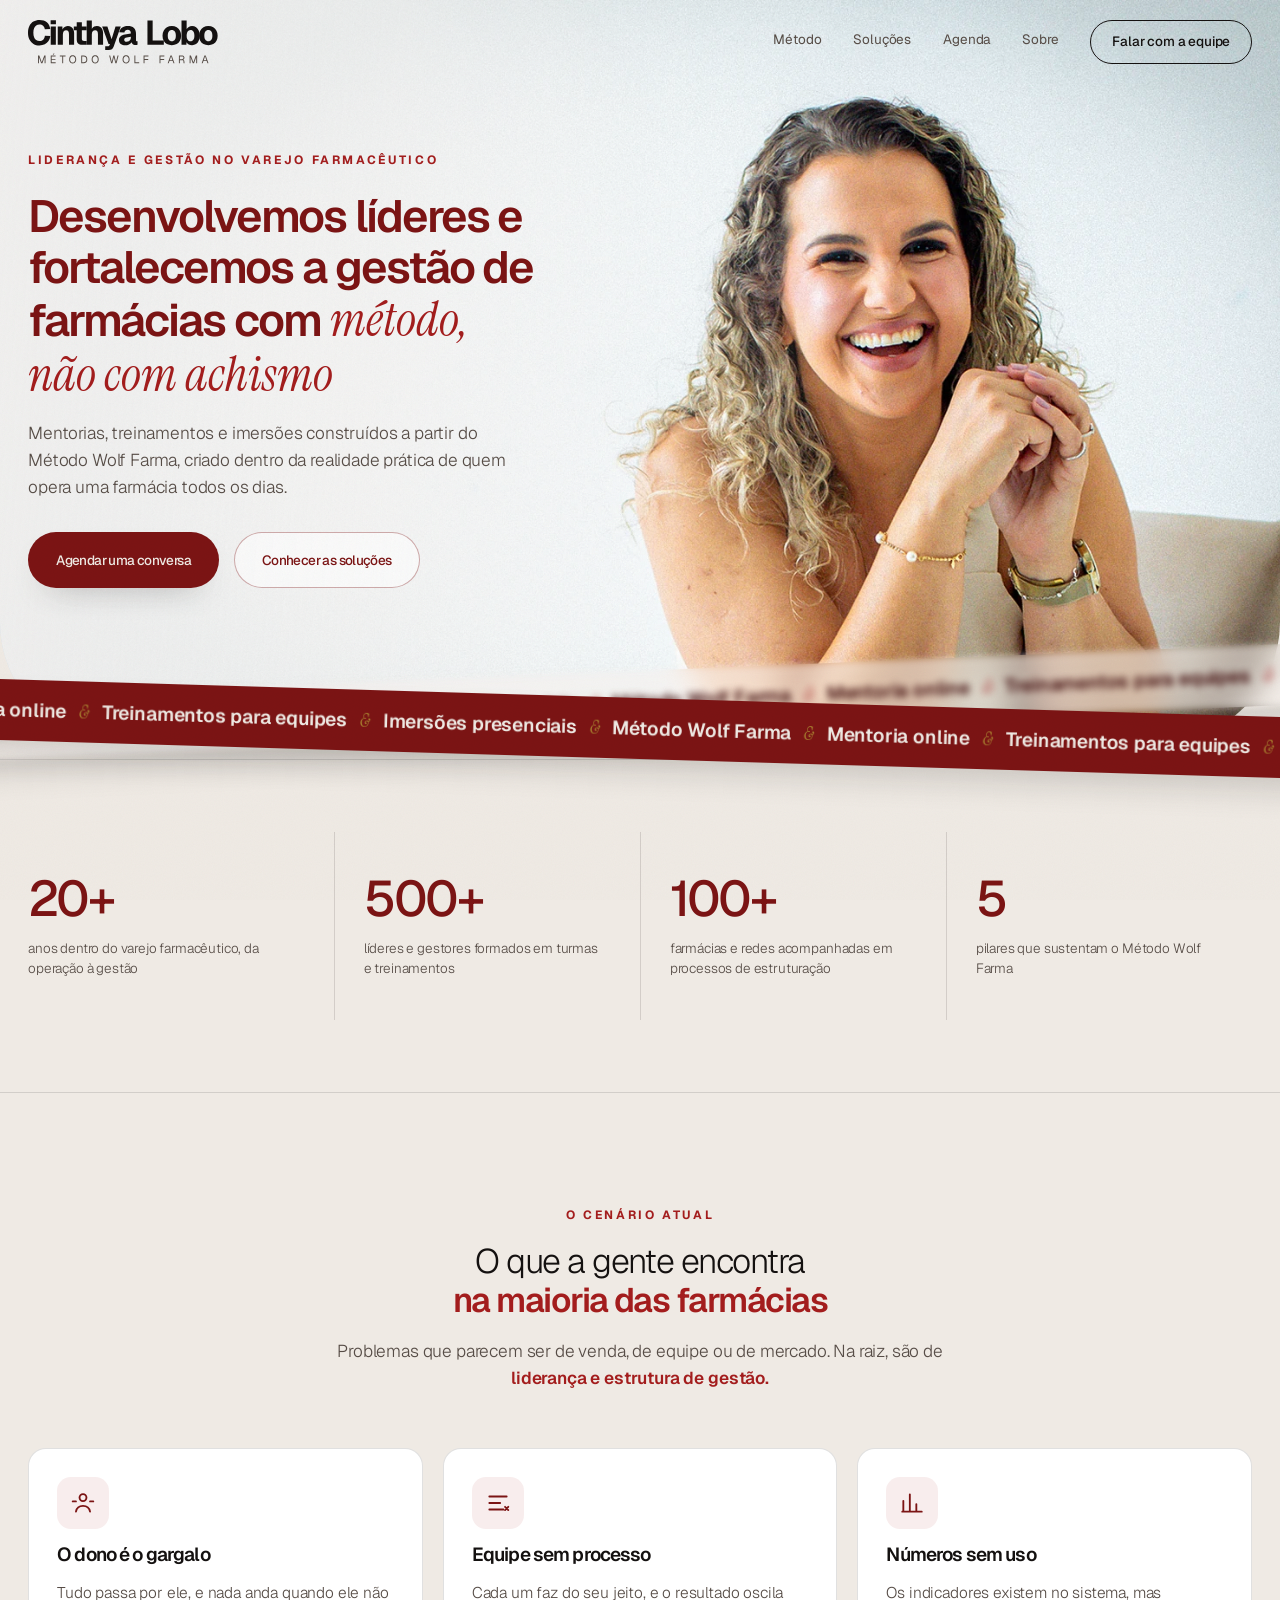
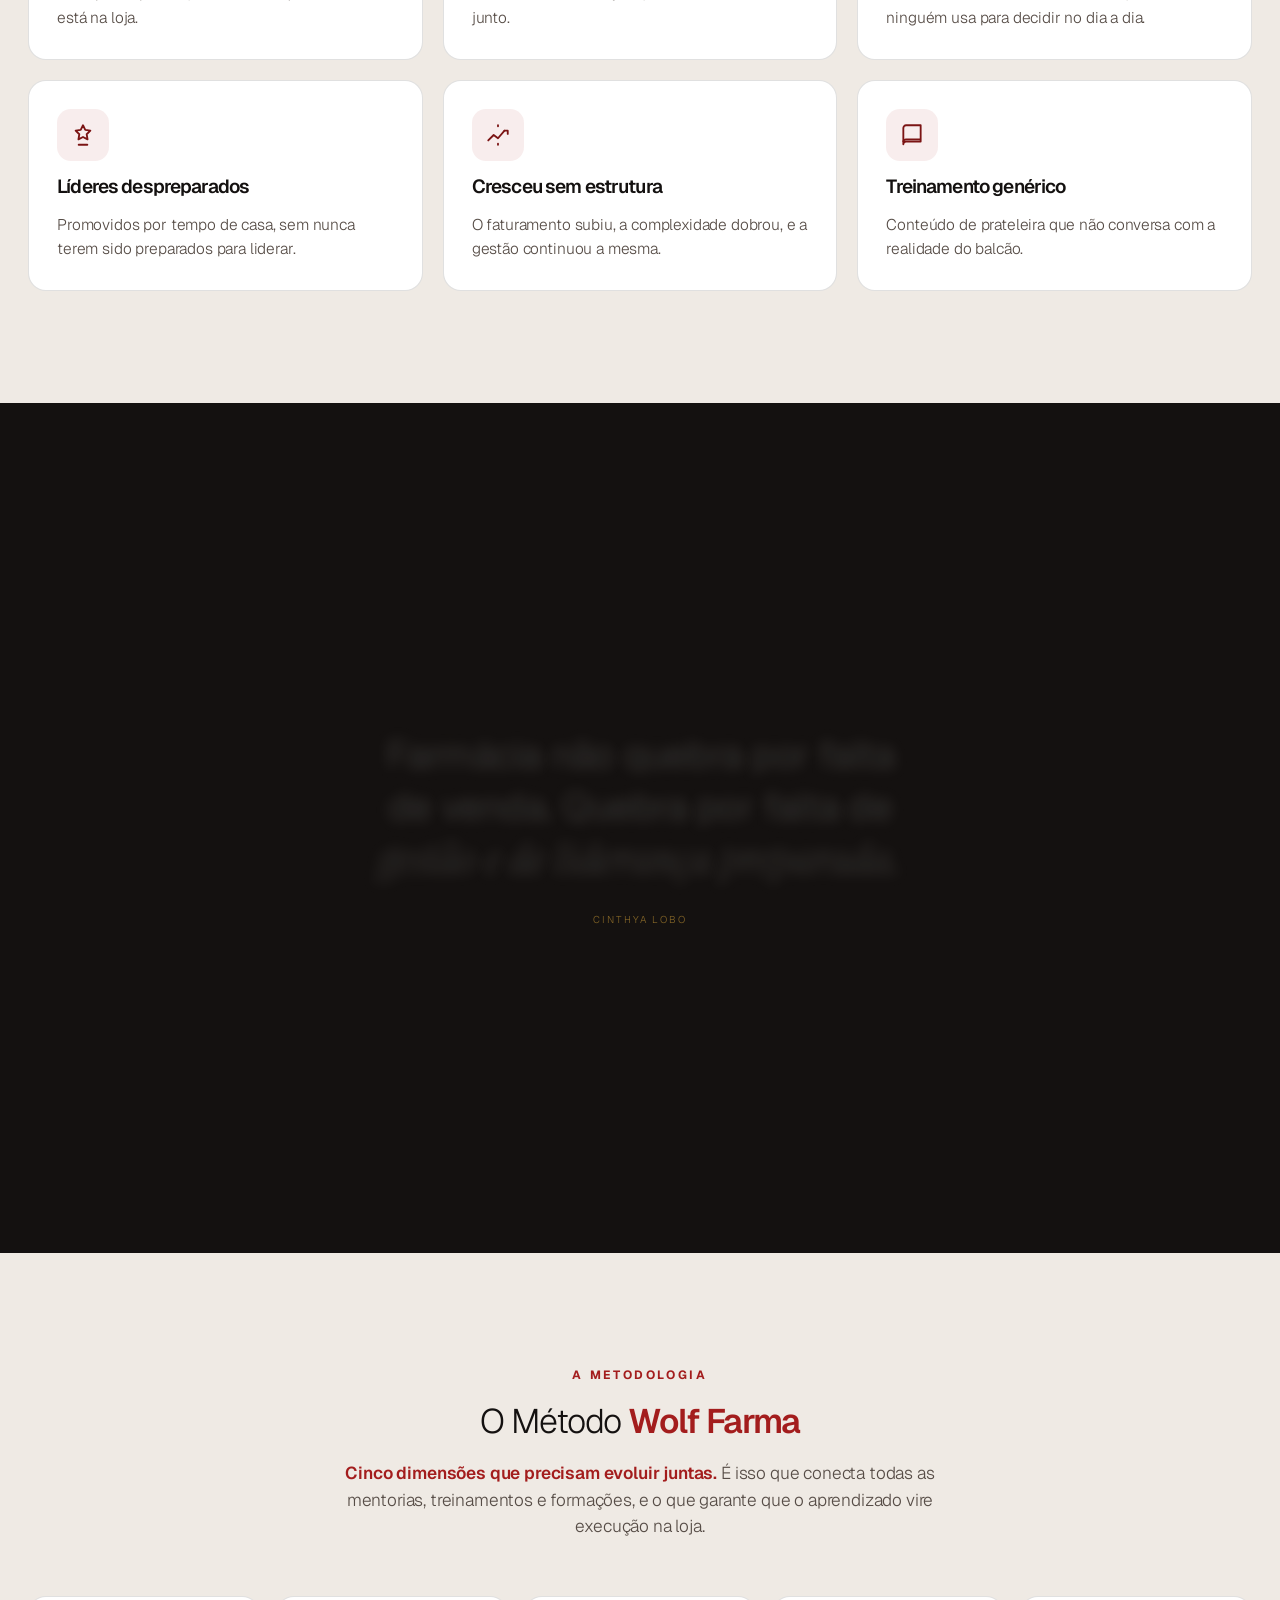
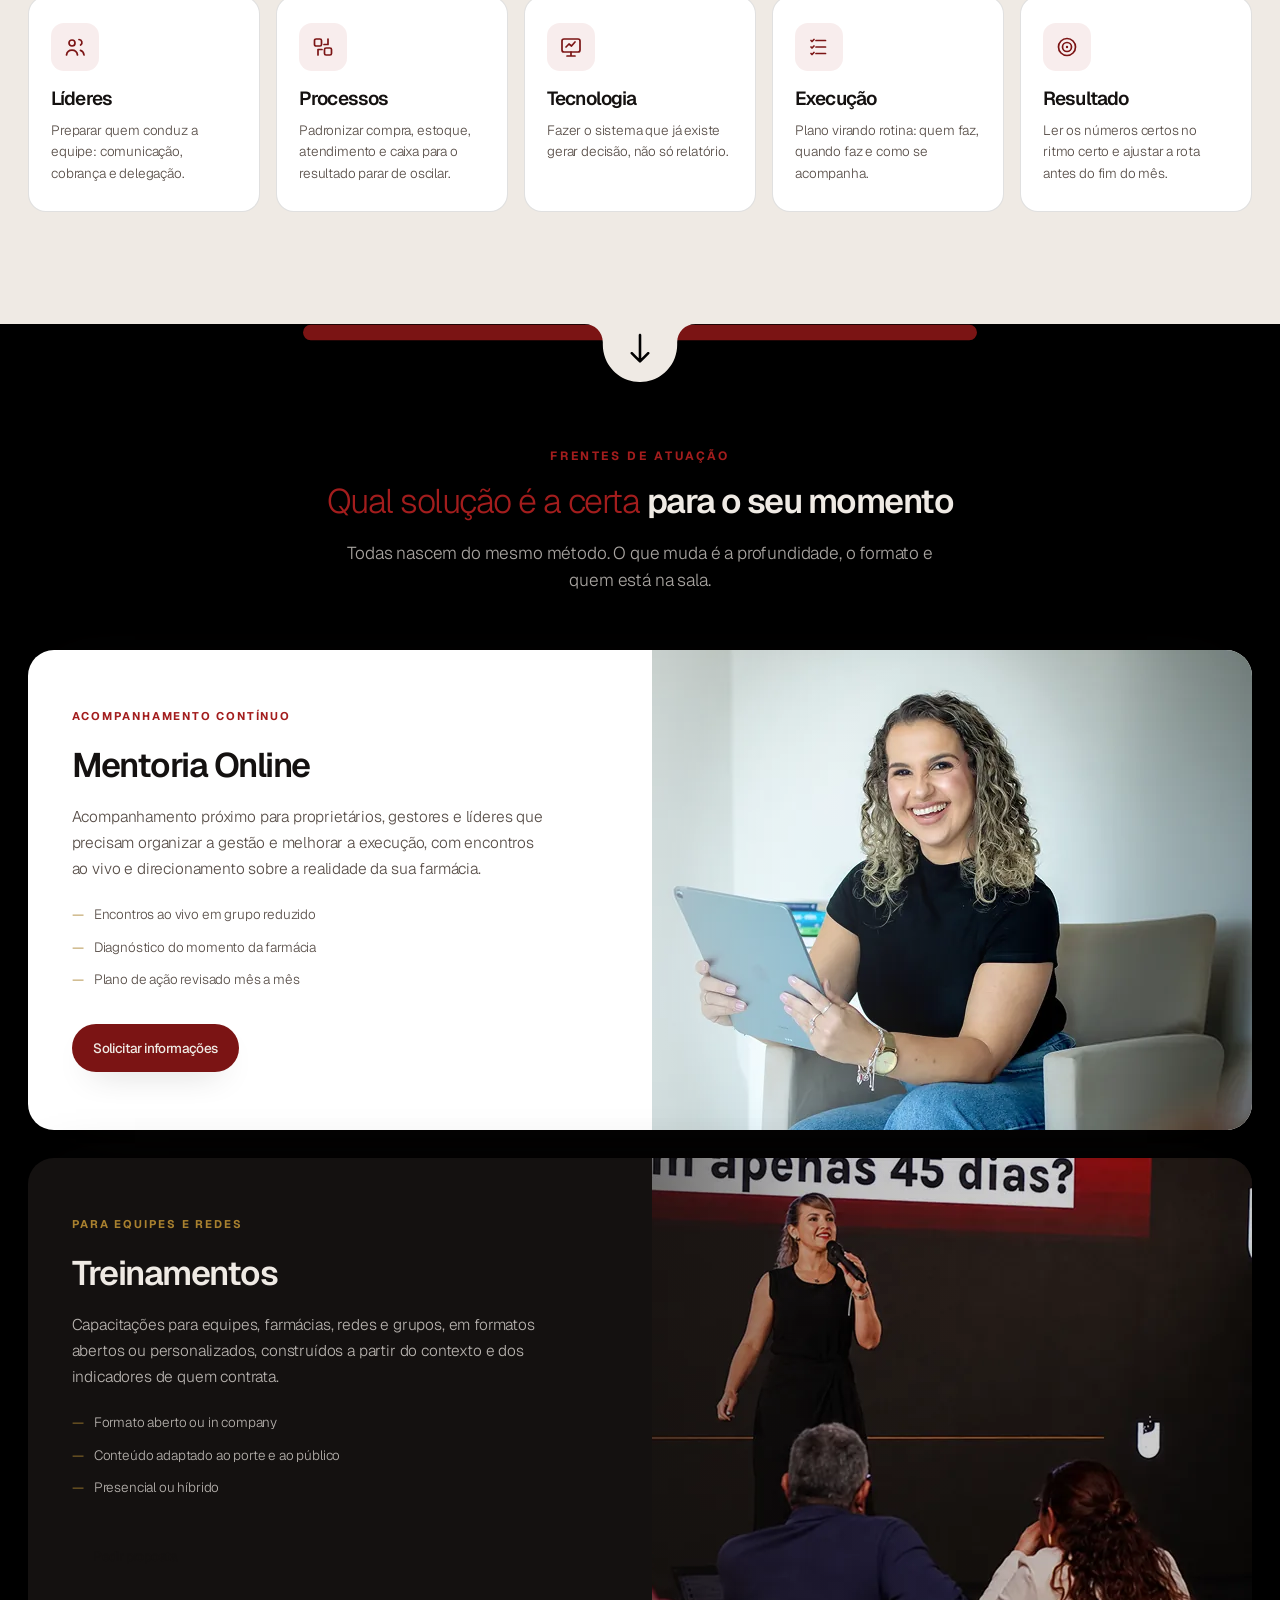
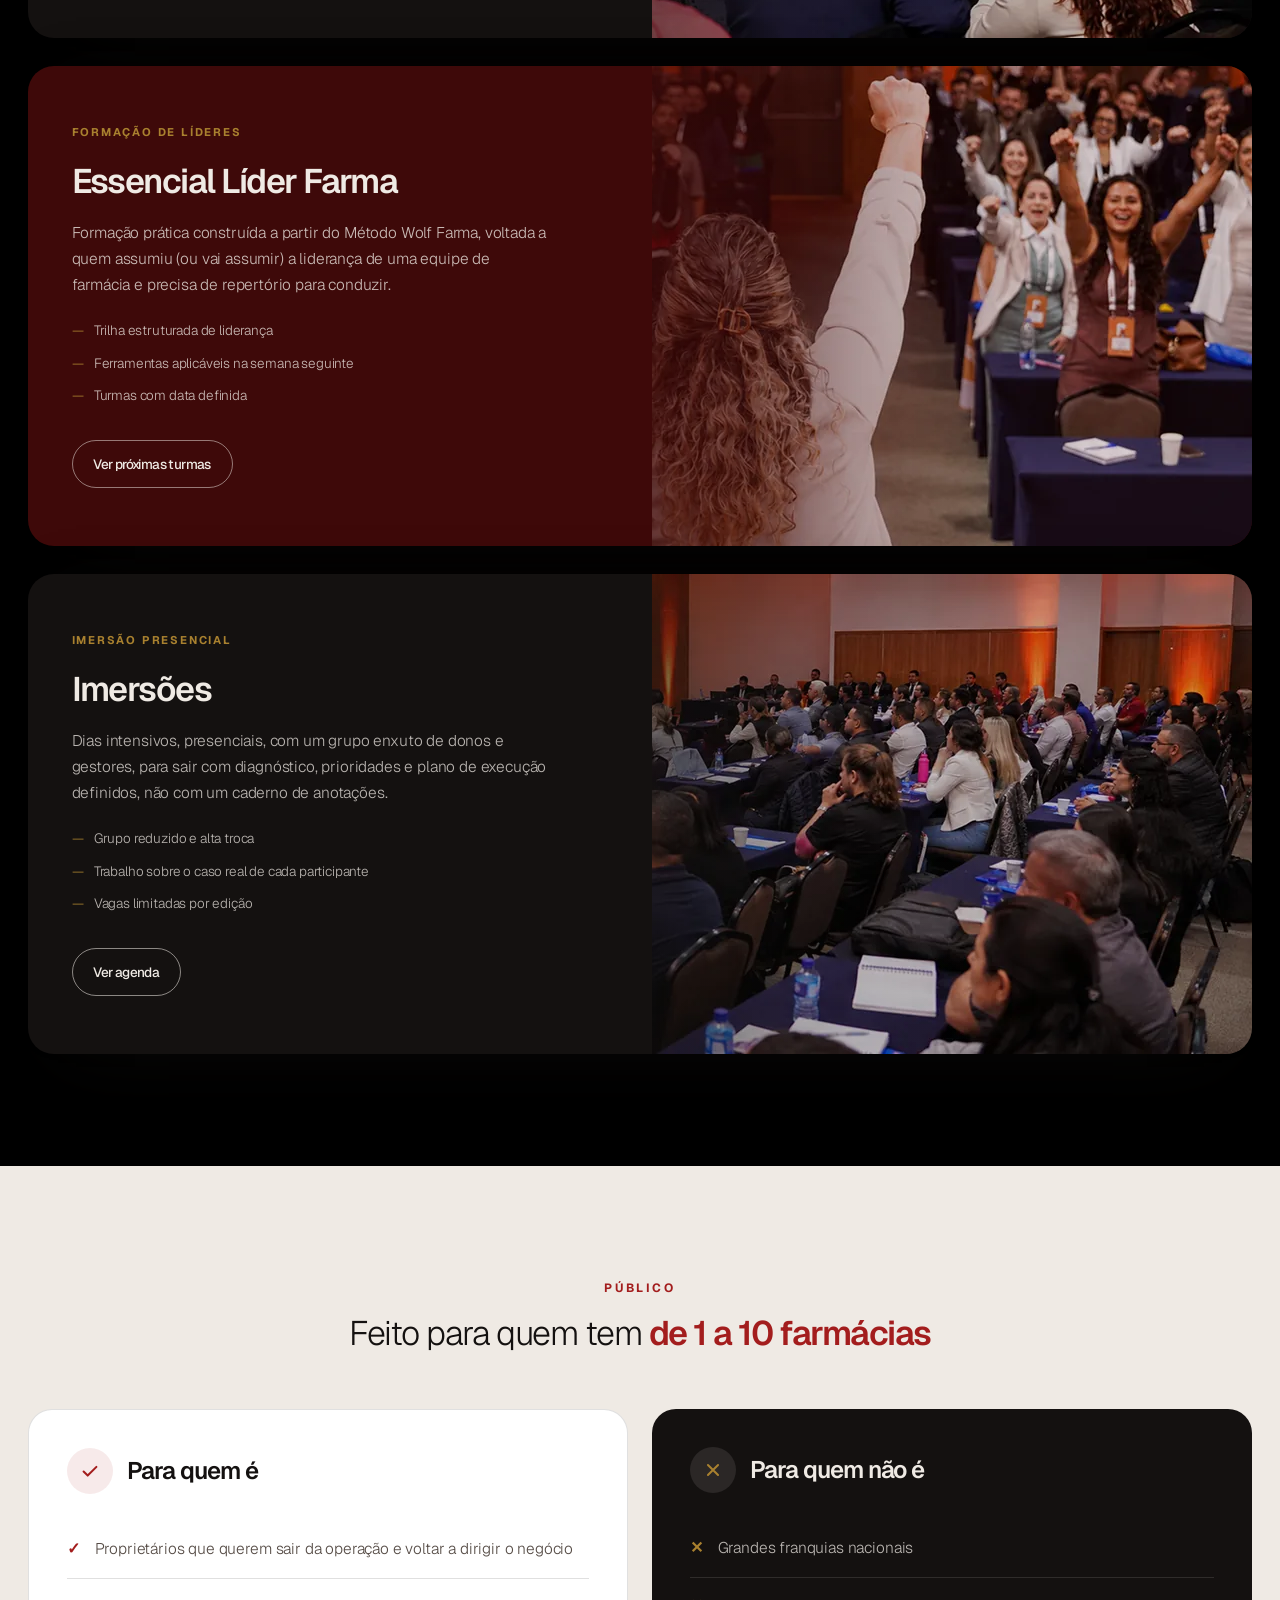
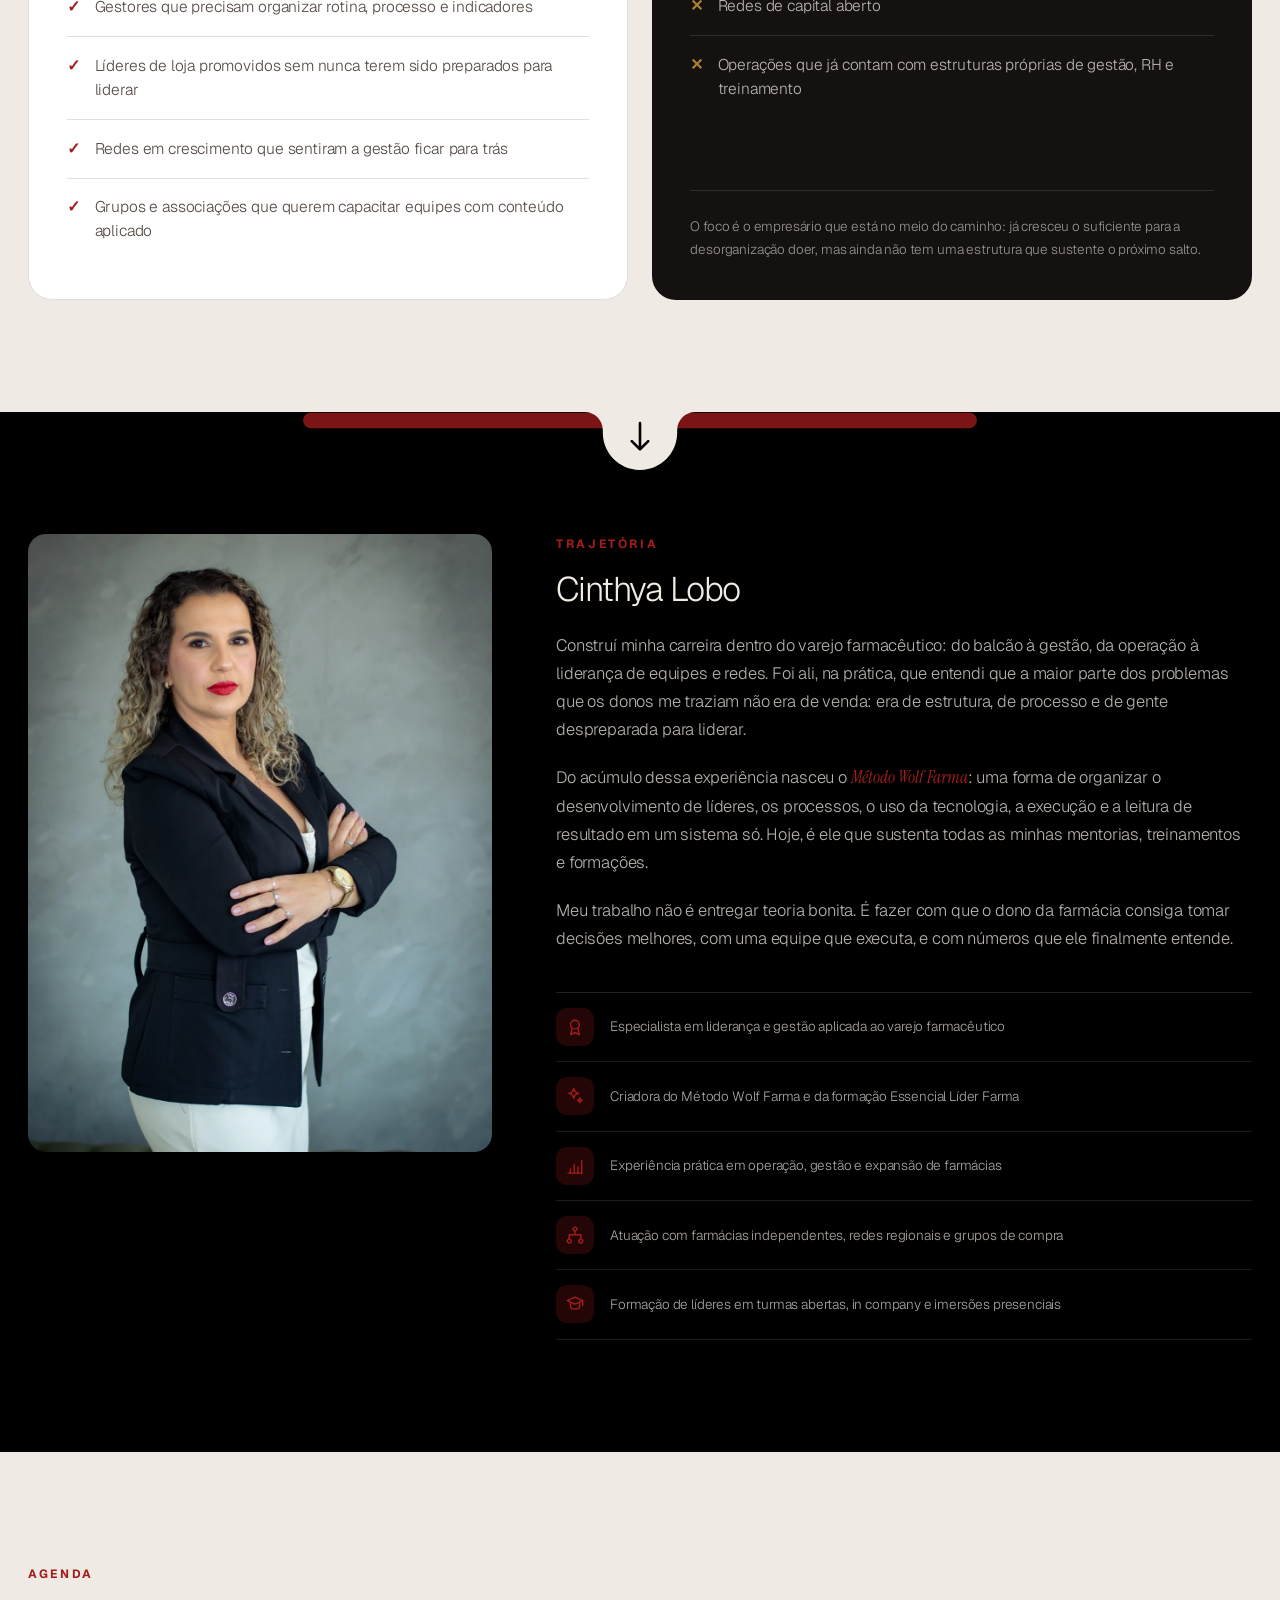
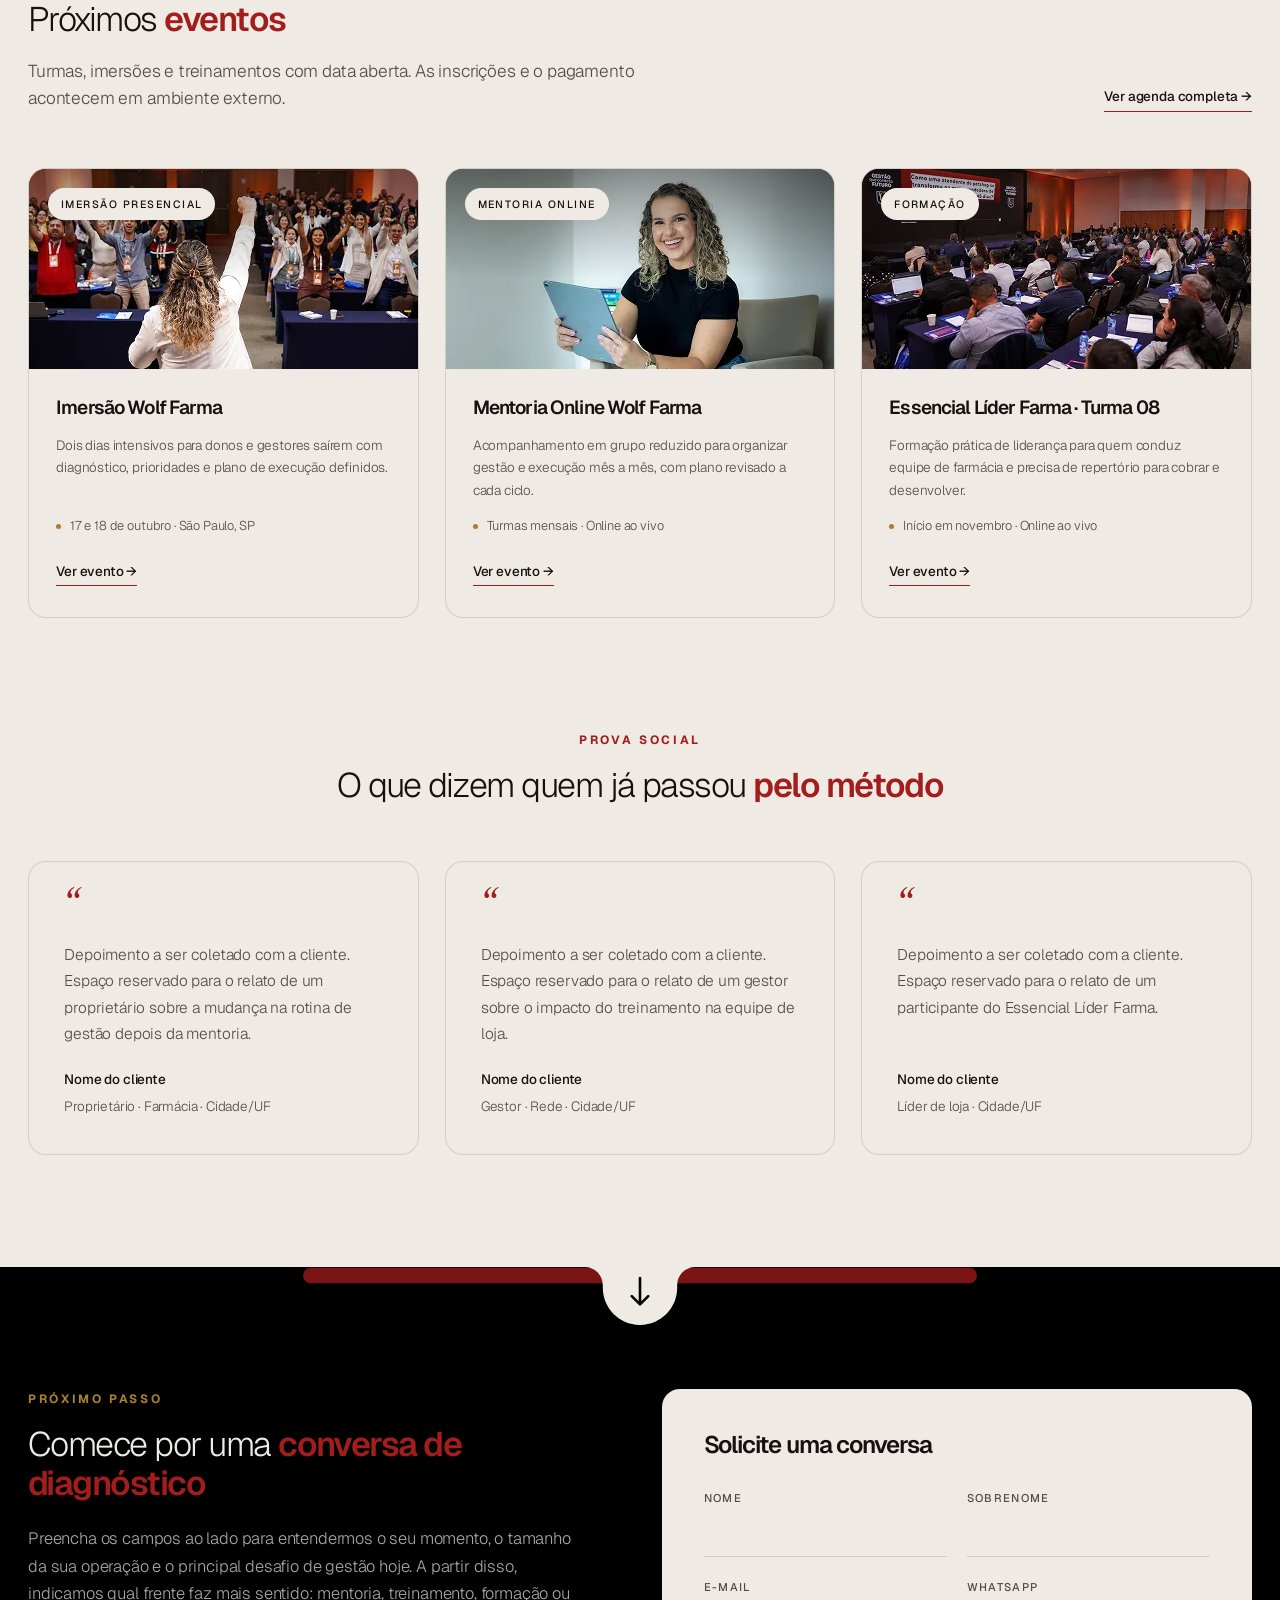
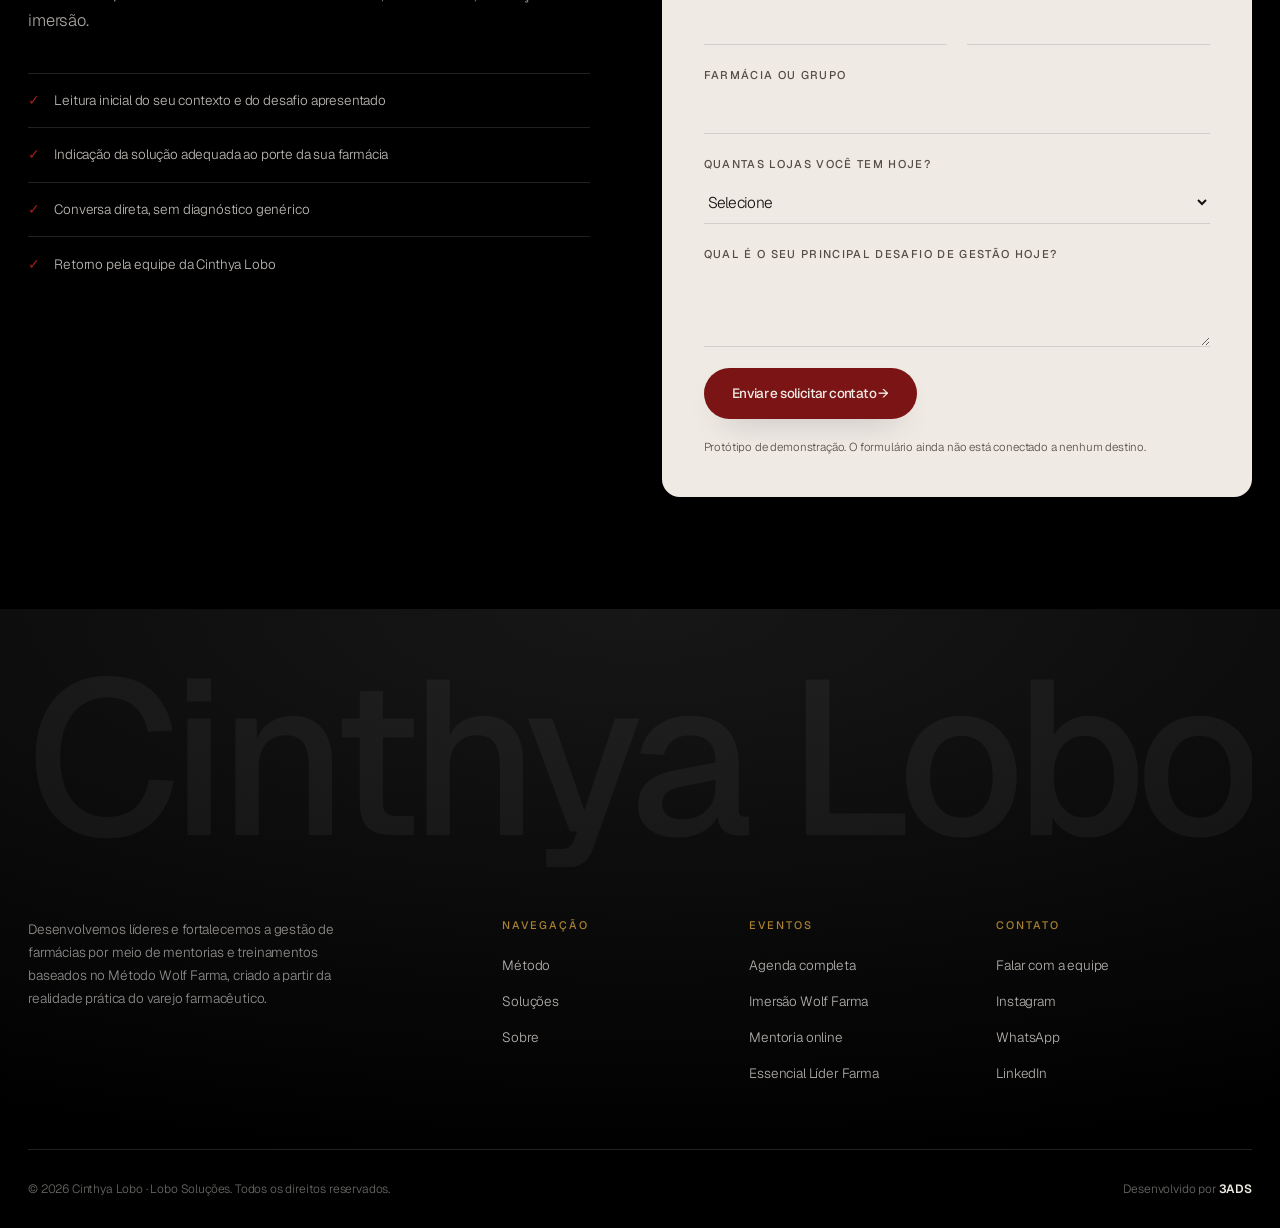
==== commit 3b751819: "Comprime imagens em WebP, reestrutura página de evento e ajusta navegação - Converte todas as imagen" ====
--- a/index.html
+++ b/index.html
@@ -22,7 +22,6 @@
 
     <div class="nav-group">
       <nav class="main-nav" aria-label="Navegação principal">
-        <a href="#cenario">O cenário</a>
         <a href="#metodo">Método</a>
         <a href="#solucoes">Soluções</a>
         <a href="#agenda">Agenda</a>
@@ -38,7 +37,6 @@
 
   <nav class="mobile-nav" id="mobileNav" aria-label="Navegação mobile">
     <div class="wrap inner">
-      <a href="#cenario">O cenário</a>
       <a href="#metodo">Método Wolf Farma</a>
       <a href="#solucoes">Soluções</a>
       <a href="#agenda">Agenda de eventos</a>
@@ -54,7 +52,7 @@
   <div class="hero-wrap">
   <section class="hero-full" id="topo">
     <div class="hero-media">
-      <img src="assets/images/hero-cinthya.jpg" alt="Cinthya Lobo sorrindo, sentada em uma poltrona" fetchpriority="high">
+      <img src="assets/images/hero-cinthya.webp" alt="Cinthya Lobo sorrindo, sentada em uma poltrona" fetchpriority="high">
     </div>
 
     <div class="wrap hero-inner">
@@ -258,7 +256,7 @@
             <a class="btn btn-primary btn-sm" href="#contato">Solicitar informações</a>
           </div>
           <div class="stack-media">
-            <img src="assets/images/banner-01.png" alt="Cinthya Lobo conduzindo mentoria com tablet" style="object-position:right center;" loading="lazy">
+            <img src="assets/images/banner-01.webp" alt="Cinthya Lobo conduzindo mentoria com tablet" style="object-position:right center;" loading="lazy">
             <span class="veil to-light"></span>
           </div>
         </article>
@@ -276,7 +274,7 @@
             <a class="btn btn-outline btn-sm" href="#contato">Pedir proposta</a>
           </div>
           <div class="stack-media">
-            <img src="assets/images/banner-02.png" alt="Cinthya Lobo palestrando em treinamento" style="object-position:right center;" loading="lazy">
+            <img src="assets/images/banner-02.webp" alt="Cinthya Lobo palestrando em treinamento" style="object-position:right center;" loading="lazy">
             <span class="veil to-dark"></span>
           </div>
         </article>
@@ -294,7 +292,7 @@
             <a class="btn btn-light btn-sm" href="eventos/index.html">Ver próximas turmas</a>
           </div>
           <div class="stack-media">
-            <img src="assets/images/banner-03.png" alt="Turma do Essencial Líder Farma em formação" style="object-position:70% center;" loading="lazy">
+            <img src="assets/images/banner-03.webp" alt="Turma do Essencial Líder Farma em formação" style="object-position:70% center;" loading="lazy">
             <span class="veil to-wine"></span>
           </div>
         </article>
@@ -312,7 +310,7 @@
             <a class="btn btn-light btn-sm" href="eventos/index.html">Ver agenda</a>
           </div>
           <div class="stack-media">
-            <img src="assets/images/banner-04.png" alt="Imersão presencial com donos e gestores" style="object-position:right center;" loading="lazy">
+            <img src="assets/images/banner-04.webp" alt="Imersão presencial com donos e gestores" style="object-position:right center;" loading="lazy">
             <span class="veil to-dark"></span>
           </div>
         </article>
@@ -369,7 +367,7 @@
     <div class="wrap">
       <div class="about" data-reveal>
         <div class="portrait">
-          <img src="assets/images/retrato-cinthya.jpg" alt="Retrato de Cinthya Lobo de braços cruzados" loading="lazy">
+          <img src="assets/images/retrato-cinthya.webp" alt="Retrato de Cinthya Lobo de braços cruzados" loading="lazy">
         </div>
 
         <div class="about-body">
@@ -380,11 +378,26 @@
           <p>Meu trabalho não é entregar teoria bonita. É fazer com que o dono da farmácia consiga tomar decisões melhores, com uma equipe que executa, e com números que ele finalmente entende.</p>
 
           <ul class="credentials">
-            <li>Especialista em liderança e gestão aplicada ao varejo farmacêutico</li>
-            <li>Criadora do Método Wolf Farma e da formação Essencial Líder Farma</li>
-            <li>Experiência prática em operação, gestão e expansão de farmácias</li>
-            <li>Atuação com farmácias independentes, redes regionais e grupos de compra</li>
-            <li>Formação de líderes em turmas abertas, in company e imersões presenciais</li>
+            <li>
+              <span class="ico"><svg viewBox="0 0 24 24" fill="none" aria-hidden="true"><circle cx="12" cy="9" r="5.2" stroke="currentColor" stroke-width="1.7"/><path d="M8.4 13.4L7 21.2l5-2.6 5 2.6-1.4-7.8" stroke="currentColor" stroke-width="1.7" stroke-linejoin="round"/></svg></span>
+              <span>Especialista em liderança e gestão aplicada ao varejo farmacêutico</span>
+            </li>
+            <li>
+              <span class="ico"><svg viewBox="0 0 24 24" fill="none" aria-hidden="true"><path d="M10.5 3l1.7 4.1 4.1 1.7-4.1 1.7-1.7 4.1-1.7-4.1L4.7 8.8l4.1-1.7L10.5 3z" stroke="currentColor" stroke-width="1.7" stroke-linejoin="round"/><path d="M17.8 14.2l.9 2.1 2.1.9-2.1.9-.9 2.1-.9-2.1-2.1-.9 2.1-.9.9-2.1z" stroke="currentColor" stroke-width="1.7" stroke-linejoin="round"/></svg></span>
+              <span>Criadora do Método Wolf Farma e da formação Essencial Líder Farma</span>
+            </li>
+            <li>
+              <span class="ico"><svg viewBox="0 0 24 24" fill="none" aria-hidden="true"><path d="M3.5 20.5h17" stroke="currentColor" stroke-width="1.7" stroke-linecap="round"/><path d="M6.5 20.5v-5M11 20.5V10M15.5 20.5v-7.5M20 20.5V5" stroke="currentColor" stroke-width="1.7" stroke-linecap="round"/></svg></span>
+              <span>Experiência prática em operação, gestão e expansão de farmácias</span>
+            </li>
+            <li>
+              <span class="ico"><svg viewBox="0 0 24 24" fill="none" aria-hidden="true"><circle cx="12" cy="4.8" r="2.3" stroke="currentColor" stroke-width="1.7"/><circle cx="5" cy="19.2" r="2.3" stroke="currentColor" stroke-width="1.7"/><circle cx="19" cy="19.2" r="2.3" stroke="currentColor" stroke-width="1.7"/><path d="M12 7.1v4.6M6.2 11.7h11.6M5 16.9v-5.2M19 16.9v-5.2" stroke="currentColor" stroke-width="1.7" stroke-linecap="round"/></svg></span>
+              <span>Atuação com farmácias independentes, redes regionais e grupos de compra</span>
+            </li>
+            <li>
+              <span class="ico"><svg viewBox="0 0 24 24" fill="none" aria-hidden="true"><path d="M12 3.8L2.8 8 12 12.2 21.2 8 12 3.8z" stroke="currentColor" stroke-width="1.7" stroke-linejoin="round"/><path d="M6.6 10.4v5c0 1.5 2.4 2.7 5.4 2.7s5.4-1.2 5.4-2.7v-5" stroke="currentColor" stroke-width="1.7" stroke-linecap="round"/><path d="M21.2 8v5.4" stroke="currentColor" stroke-width="1.7" stroke-linecap="round"/></svg></span>
+              <span>Formação de líderes em turmas abertas, in company e imersões presenciais</span>
+            </li>
           </ul>
           <!-- Credenciais ilustrativas — confirmar dados reais com a cliente -->
         </div>
@@ -408,10 +421,10 @@
 
         <a class="event-card" href="eventos/imersao-wolf-farma.html">
           <div class="card-banner tone-red">
-            <img class="bg" src="assets/images/product-01.png" alt="Plateia da Imersão Wolf Farma" loading="lazy">
+            <img class="bg" src="assets/images/product-01.webp" alt="Plateia da Imersão Wolf Farma" loading="lazy">
             <div class="banner-top">
               <span class="badge">Imersão presencial</span>
-              <span class="index-num">01</span>
+              
             </div>
           </div>
           <div class="card-body">
@@ -424,10 +437,10 @@
 
         <a class="event-card" href="eventos/index.html">
           <div class="card-banner tone-ink">
-            <img class="bg" src="assets/images/product-02.png" alt="Cinthya Lobo com tablet na mentoria" loading="lazy">
+            <img class="bg" src="assets/images/product-02.webp" alt="Cinthya Lobo com tablet na mentoria" loading="lazy">
             <div class="banner-top">
               <span class="badge">Mentoria online</span>
-              <span class="index-num">02</span>
+              
             </div>
           </div>
           <div class="card-body">
@@ -440,10 +453,10 @@
 
         <a class="event-card" href="eventos/index.html">
           <div class="card-banner tone-deep">
-            <img class="bg" src="assets/images/product-03.png" alt="Sala de treinamento do Essencial Líder Farma" loading="lazy">
+            <img class="bg" src="assets/images/product-03.webp" alt="Sala de treinamento do Essencial Líder Farma" loading="lazy">
             <div class="banner-top">
               <span class="badge">Formação</span>
-              <span class="index-num">03</span>
+              
             </div>
           </div>
           <div class="card-body">
@@ -567,7 +580,6 @@
       </div>
       <div class="footer-col">
         <h4>Navegação</h4>
-        <a href="#cenario">O cenário</a>
         <a href="#metodo">Método</a>
         <a href="#solucoes">Soluções</a>
         <a href="#sobre">Sobre</a>
--- a/assets/styles.css
+++ b/assets/styles.css
@@ -127,11 +127,11 @@
   border-bottom-color:var(--paper-line);
 }
 /* Sobre hero escuro, os itens ficam claros até o header "solidificar" */
-.site-header.over-hero .main-nav a{color:rgba(239,234,228,.85);}
-.site-header.over-hero .brand-logo{filter:invert(1) brightness(1.6);}
-.site-header.over-hero .burger span{background:#EFEAE4;}
-.site-header.over-hero .nav-cta{border-color:rgba(239,234,228,.5); color:#EFEAE4;}
-.site-header.over-hero .nav-cta:hover{background:#EFEAE4; color:var(--ink);}
+.site-header.over-hero:not(.solid) .main-nav a{color:rgba(239,234,228,.85);}
+.site-header.over-hero:not(.solid) .brand-logo{filter:invert(1) brightness(1.6);}
+.site-header.over-hero:not(.solid) .burger span{background:#EFEAE4;}
+.site-header.over-hero:not(.solid) .nav-cta{border-color:rgba(239,234,228,.5); color:#EFEAE4;}
+.site-header.over-hero:not(.solid) .nav-cta:hover{background:#EFEAE4; color:var(--ink);}
 
 .header-row{display:flex; align-items:center; justify-content:space-between; gap:2rem; height:var(--header-h);}
 .brand{display:flex; align-items:center; text-decoration:none; flex:none;}
@@ -186,28 +186,6 @@
 .btn-light:hover{background:#EFEAE4; color:var(--ink); border-color:#EFEAE4;}
 .btn-sm{padding:.7rem 1.3rem;}
 
-/* Botão-ingresso (picotado) — CTA de compra externa */
-.btn-ticket{
-  --notch-bg: var(--paper);
-  display:inline-flex; align-items:stretch; align-self:flex-start;
-  position:relative; text-decoration:none; border-radius:8px;
-  background:var(--ink); color:var(--paper); box-shadow:var(--shadow-s);
-  transition:transform .35s var(--ease), background .3s;
-}
-.btn-ticket:hover{transform:translateY(-3px); background:var(--red);}
-.btn-ticket .seg{padding:.95rem 1.3rem; display:flex; align-items:center;}
-.btn-ticket .seg-label{font-size:var(--fs-xs); font-weight:500; white-space:nowrap;}
-.btn-ticket .seg-icon{border-left:1px dashed rgba(239,234,228,.4);}
-.btn-ticket .seg-icon::before{content:"↗"; font-size:1rem;}
-.btn-ticket .notch{position:absolute; left:calc(100% - 2.75rem); width:12px; height:12px; border-radius:50%; background:var(--notch-bg);}
-.btn-ticket .notch.top{top:-6px;}
-.btn-ticket .notch.bottom{bottom:-6px;}
-.btn-ticket.small .seg{padding:.72rem 1rem;}
-.btn-ticket.small .notch{left:calc(100% - 2.2rem); width:10px; height:10px;}
-.btn-ticket.small .notch.top{top:-5px;}
-.btn-ticket.small .notch.bottom{bottom:-5px;}
-.btn-ticket.on-dim{--notch-bg: var(--paper-2);}
-.btn-ticket.on-dark{--notch-bg: var(--ink);}
 
 .watermark{position:absolute; pointer-events:none; z-index:0;}
 
@@ -373,7 +351,7 @@
 .dark-band .about-body p{color:rgba(239,234,228,.75);}
 .dark-band .credentials{border-top-color:rgba(239,234,228,.14);}
 .dark-band .credentials li{color:rgba(239,234,228,.7); border-bottom-color:rgba(239,234,228,.12);}
-.dark-band .credentials li::before{color:var(--red-bright);}
+.dark-band .credentials .ico{background:rgba(163,29,29,.22); color:var(--red-bright);}
 /* Soluções: base do título em vermelho, destaque claro (padrão do layout) */
 #solucoes h2{color:var(--red-bright);}
 #solucoes h2 .strong{color:var(--paper);}
@@ -475,8 +453,13 @@
 .portrait img{position:absolute; inset:0; width:100%; height:100%; object-fit:cover;}
 .about-body p{color:var(--ink-soft); line-height:1.7; margin-bottom:1.2rem;}
 .credentials{margin:2.5rem 0 0; padding:0; list-style:none; border-top:1px solid var(--paper-line);}
-.credentials li{padding:1rem 0; border-bottom:1px solid var(--paper-line); font-size:var(--fs-xs); color:var(--ink-soft); display:flex; gap:.9rem;}
-.credentials li::before{content:"›"; color:var(--gold); flex:none;}
+.credentials li{padding:.95rem 0; border-bottom:1px solid var(--paper-line); font-size:var(--fs-xs); color:var(--ink-soft); display:flex; align-items:center; gap:1rem;}
+.credentials .ico{
+  width:38px; height:38px; flex:none;
+  display:flex; align-items:center; justify-content:center;
+  background:rgba(163,29,29,.08); border-radius:11px; color:var(--red);
+}
+.credentials .ico svg{width:20px; height:20px;}
 
 /* ---------- Cards de evento ---------- */
 .events-grid{display:grid; grid-template-columns:repeat(3,1fr); gap:1.6rem;}
@@ -500,7 +483,6 @@
 .tone-deep{background:linear-gradient(150deg, var(--red-deep) 0%, var(--ink) 92%);}
 .banner-top{position:relative; z-index:2; display:flex; justify-content:space-between; align-items:flex-start; gap:1rem;}
 .badge{display:inline-block; font-size:.66rem; font-weight:500; letter-spacing:.14em; text-transform:uppercase; color:var(--ink); background:var(--paper); padding:.42rem .8rem; border-radius:100px;}
-.index-num{font-family:var(--serif); font-style:italic; font-size:1.2rem; color:rgba(239,234,228,.6);}
 .banner-ph{position:relative; z-index:2; align-self:flex-start; font-size:.66rem; color:rgba(239,234,228,.7); border:1px dashed rgba(239,234,228,.32); border-radius:100px; padding:.32rem .75rem;}
 .card-body{padding:1.7rem 1.7rem 1.9rem; display:flex; flex-direction:column; gap:.9rem; flex:1;}
 .card-body h3{font-size:var(--fs-h4);}
@@ -604,38 +586,42 @@
 .dev-credit:hover{color:var(--gold);}
 
 /* ---------- Página interna de evento ---------- */
-.event-banner-full{
+/* Hero de post: só breadcrumb, tag e título — sem arte do evento */
+.event-hero-text{
   position:relative; overflow:hidden; color:#EFEAE4;
-  min-height:62svh; display:flex; align-items:flex-end;
-  padding:calc(var(--header-h) + 4rem) 0 3rem;
+  padding:calc(var(--header-h) + 4.5rem) 0 3.5rem;
   background:linear-gradient(150deg, var(--red-bright) 0%, var(--red) 42%, var(--red-deep) 100%);
 }
-.event-banner-full::before{content:""; position:absolute; inset:0; background-image:radial-gradient(rgba(255,255,255,.15) 1px, transparent 1.4px); background-size:22px 22px; opacity:.35;}
-.event-banner-full::after{content:""; position:absolute; inset:0; background:linear-gradient(180deg, rgba(20,17,16,.55) 0%, rgba(20,17,16,.1) 40%, rgba(20,17,16,.6) 100%);}
-.event-banner-full .watermark{right:-10%; bottom:-40%; width:56%; color:rgba(255,255,255,.06); z-index:1;}
-.event-banner-full .inner{position:relative; z-index:3;}
-.event-banner-full h1{max-width:16ch;}
+.event-hero-text::before{content:""; position:absolute; inset:0; background-image:radial-gradient(rgba(255,255,255,.15) 1px, transparent 1.4px); background-size:22px 22px; opacity:.35;}
+.event-hero-text::after{content:""; position:absolute; inset:0; background:linear-gradient(180deg, rgba(20,17,16,.45) 0%, rgba(20,17,16,.08) 45%, rgba(20,17,16,.45) 100%);}
+.event-hero-text .watermark{right:-8%; bottom:-70%; width:46%; color:rgba(255,255,255,.06); z-index:1;}
+.event-hero-text .inner{position:relative; z-index:3;}
+.event-hero-text h1{max-width:18ch; margin:0;}
 .breadcrumb{font-size:var(--fs-xs); color:rgba(239,234,228,.65); margin-bottom:1.6rem;}
 .breadcrumb a{text-decoration:none; border-bottom:1px solid rgba(239,234,228,.35);}
 .breadcrumb a:hover{border-bottom-color:#EFEAE4;}
-.event-meta-inline{display:flex; gap:1.6rem; flex-wrap:wrap; margin-top:1.8rem; font-size:var(--fs-xs); color:rgba(239,234,228,.8);}
-.event-meta-inline span{display:flex; align-items:center; gap:.5rem;}
-.event-meta-inline .dot{width:5px; height:5px; border-radius:50%; background:var(--gold);}
-
-.event-layout{display:grid; grid-template-columns:1.6fr .8fr; gap:4rem; padding:4.5rem 0 7rem; align-items:start;}
+
+/* Corpo do post: coluna única com largura de leitura */
+.event-article{max-width:768px; margin:0 auto; padding:3.5rem 0 6rem;}
+.event-figure{margin:0 0 3rem;}
+.event-figure img{
+  width:100%; height:clamp(230px, 34vw, 400px); object-fit:cover;
+  border-radius:var(--radius); box-shadow:var(--shadow-s);
+}
+.event-figure figcaption{margin-top:.85rem; font-size:.75rem; color:var(--ink-soft);}
 .event-content .summary{font-size:var(--fs-body); line-height:1.6; color:var(--ink); padding-bottom:2rem; border-bottom:1px solid var(--paper-line);}
 .event-content h2{font-size:var(--fs-h3); margin:3rem 0 1.1rem;}
 .event-content p{color:var(--ink-soft); line-height:1.7; margin-bottom:1.2rem; font-size:var(--fs-sm);}
 .event-content ul{padding:0; list-style:none; margin:0;}
 .event-content ul li{padding:.85rem 0; border-bottom:1px solid var(--paper-line); color:var(--ink-soft); display:flex; gap:.9rem; font-size:var(--fs-sm);}
 .event-content ul li::before{content:"—"; color:var(--gold); flex:none;}
-.event-aside{position:sticky; top:calc(var(--header-h) + 1.5rem); border:1px solid var(--paper-line); border-radius:var(--radius); padding:2rem; background:var(--paper-2);}
-.event-aside h3{font-size:var(--fs-h4); margin-bottom:1.4rem;}
-.aside-row{display:flex; flex-direction:column; gap:.25rem; padding:.95rem 0; border-top:1px solid var(--paper-line);}
-.aside-row .k{font-size:.68rem; letter-spacing:.14em; text-transform:uppercase; color:var(--ink-soft);}
-.aside-row .v{font-size:var(--fs-sm); font-weight:500;}
-.aside-cta{margin-top:1.8rem;}
-.aside-note{margin-top:1.1rem; font-size:.72rem; color:var(--ink-soft); line-height:1.55;}
+
+/* Link de inscrição escrito dentro do texto da descrição */
+.text-link{
+  color:var(--red-bright); font-weight:500; text-decoration:none;
+  border-bottom:1px solid var(--red-bright); transition:color .3s, border-color .3s;
+}
+.text-link:hover{color:var(--ink); border-bottom-color:var(--ink);}
 
 /* ---------- Responsivo ---------- */
 @media (max-width:1024px){
@@ -644,8 +630,6 @@
   .events-grid{grid-template-columns:repeat(2,1fr);}
   .testimonials{grid-template-columns:1fr;}
   .footer-top{grid-template-columns:1fr 1fr; gap:2.4rem;}
-  .event-layout{grid-template-columns:1fr; gap:2.8rem;}
-  .event-aside{position:static;}
 }
 @media (max-width:920px){
   .hero-full{
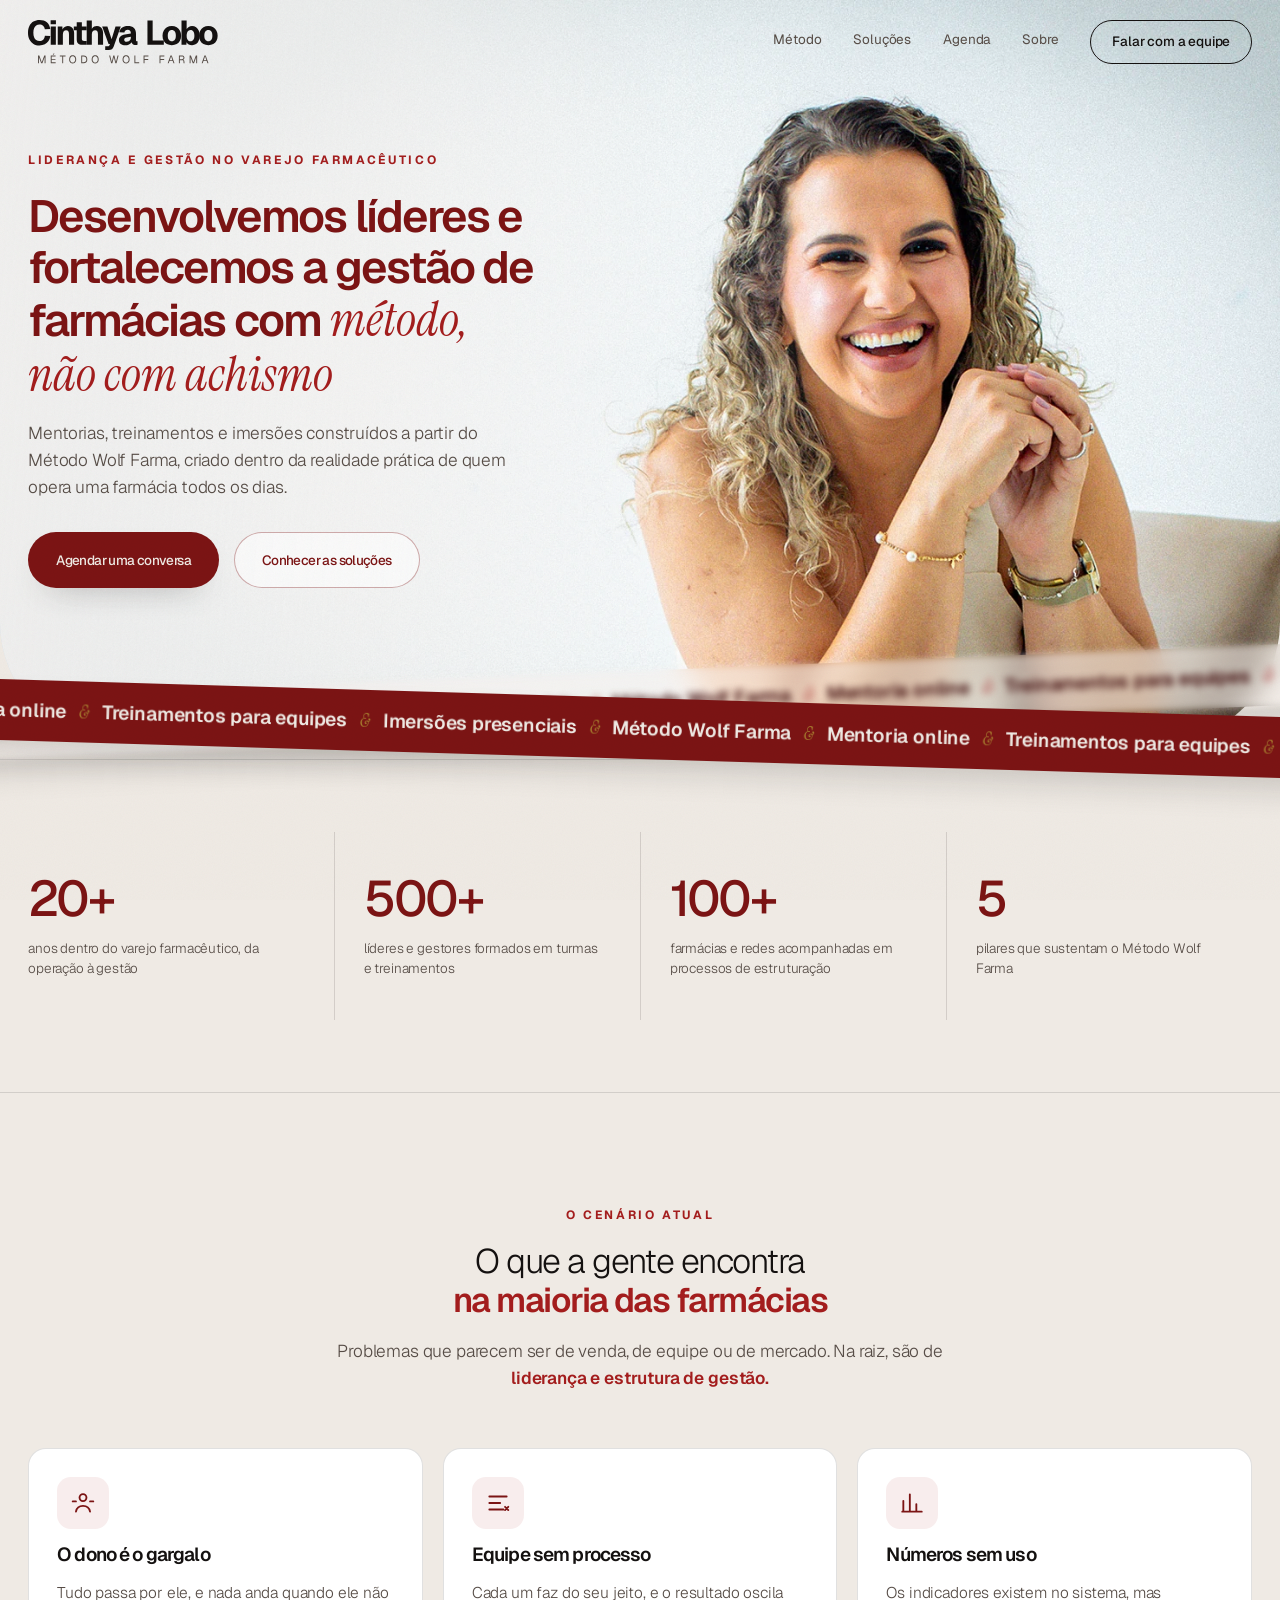
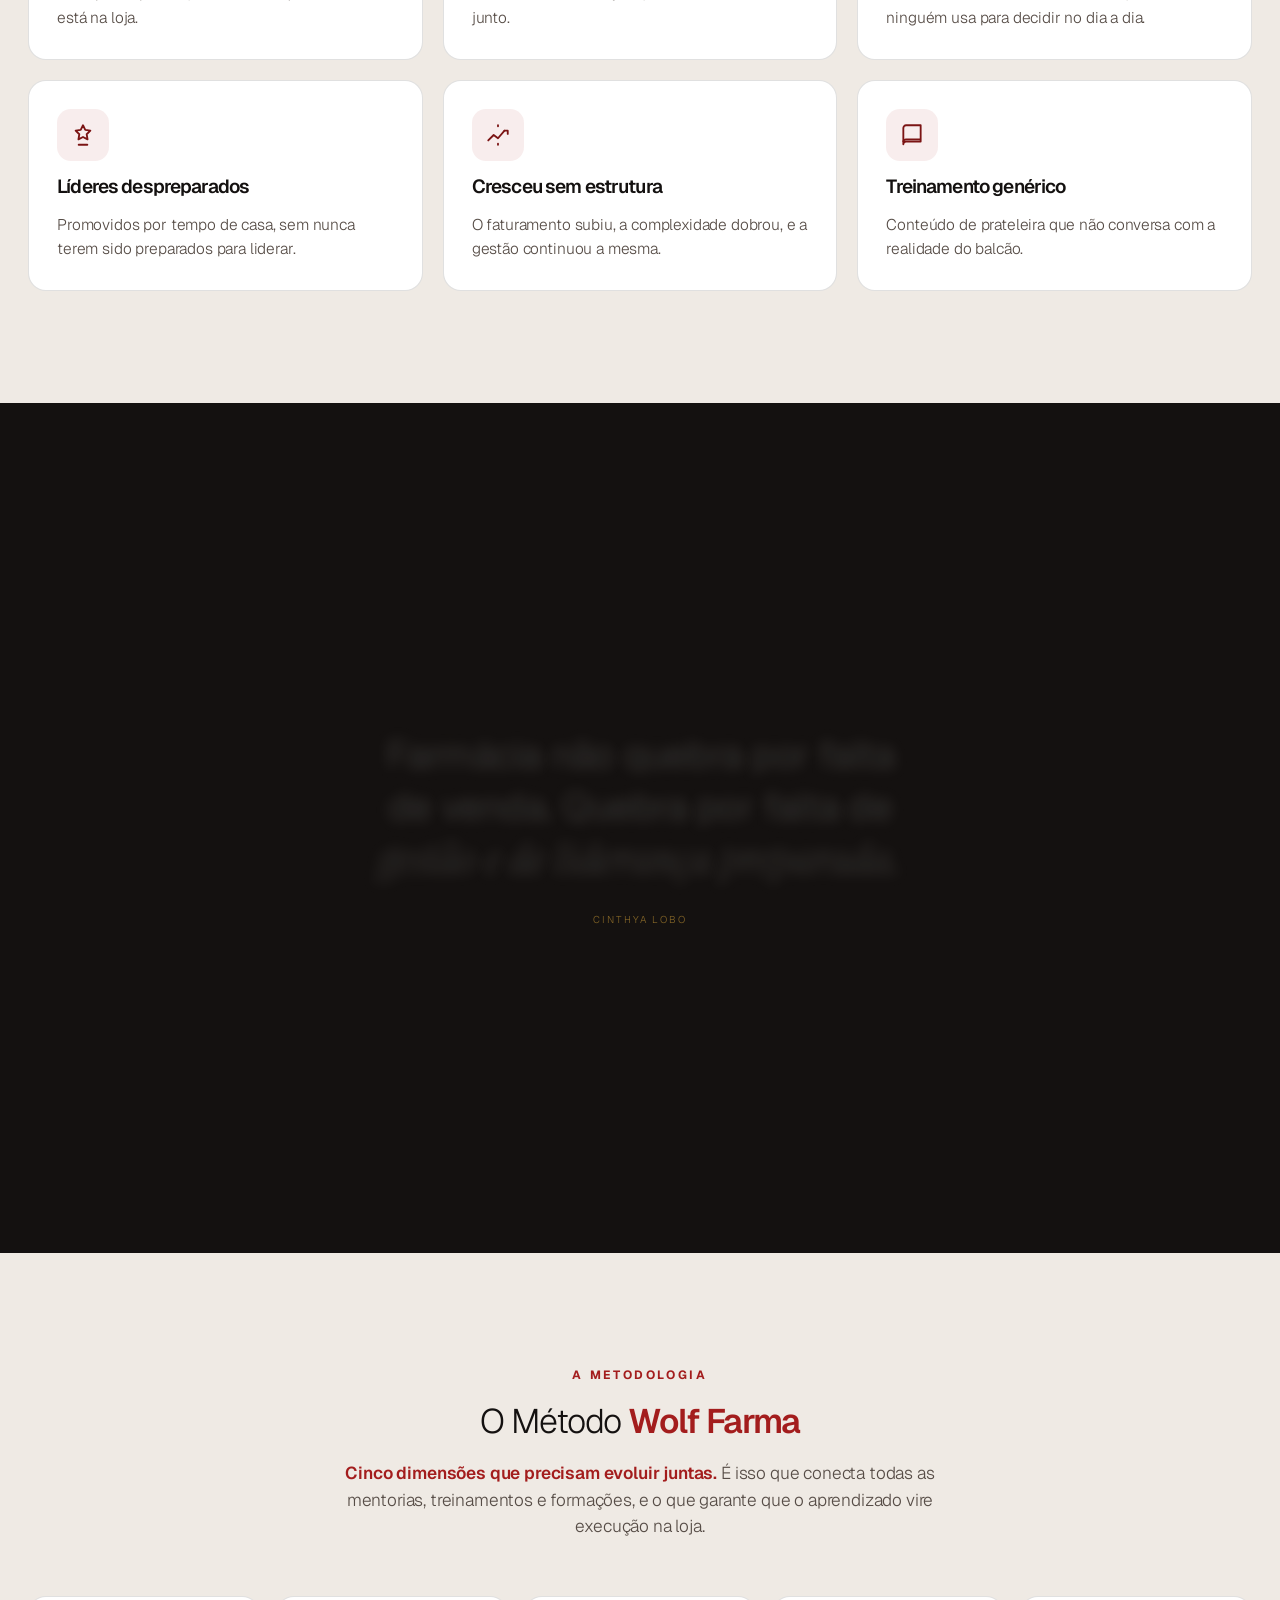
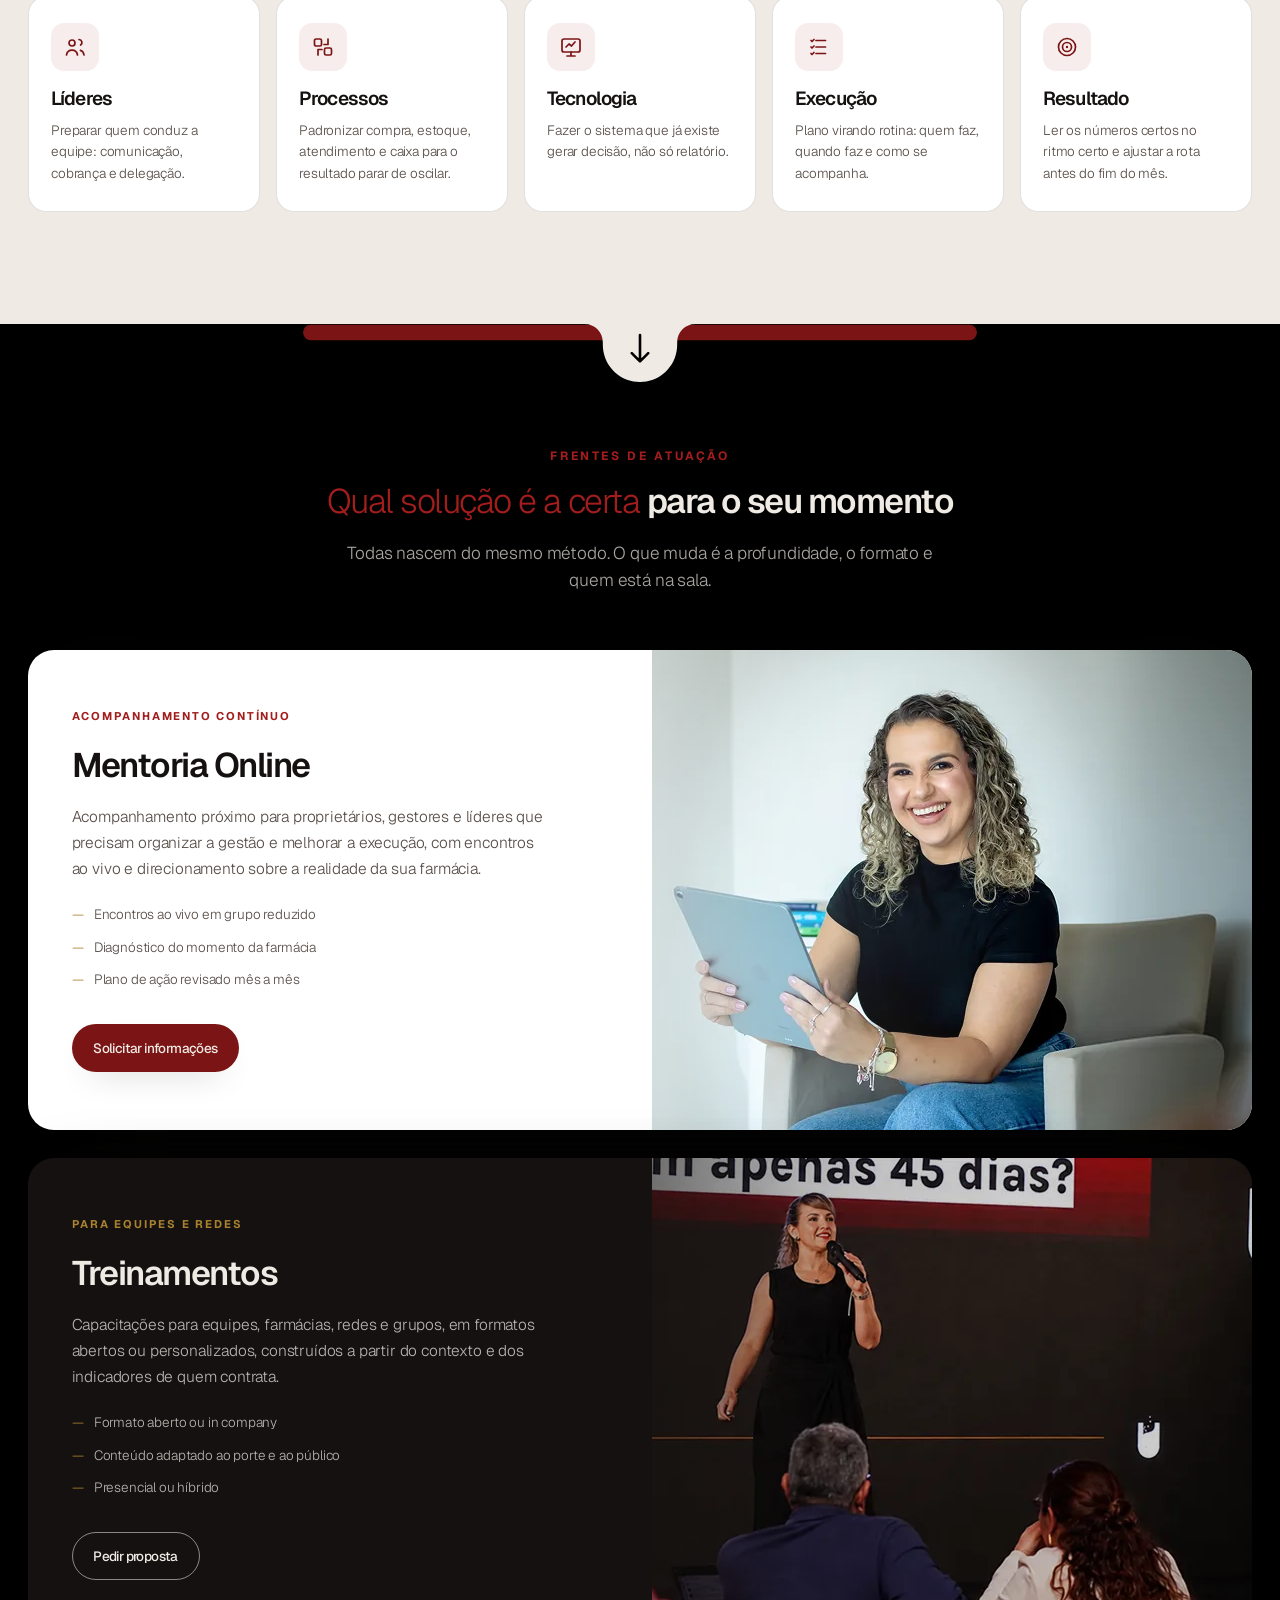
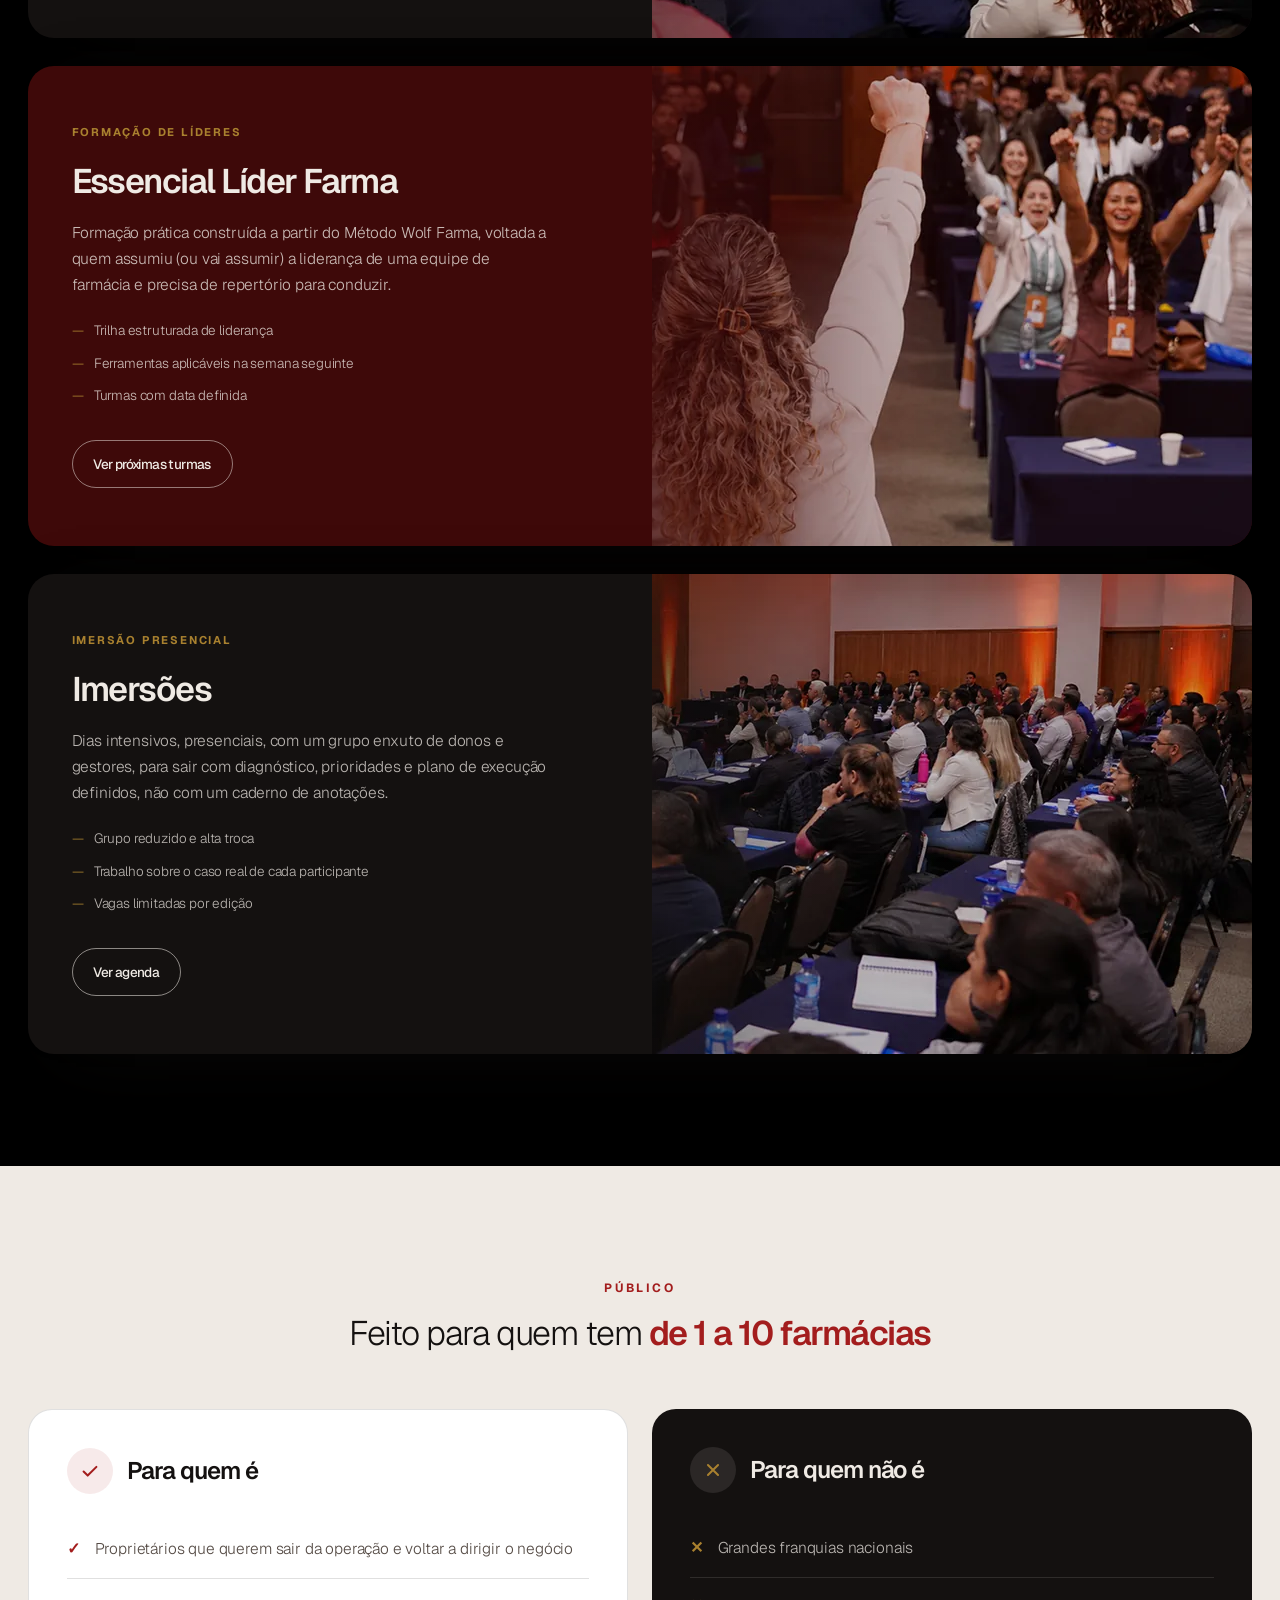
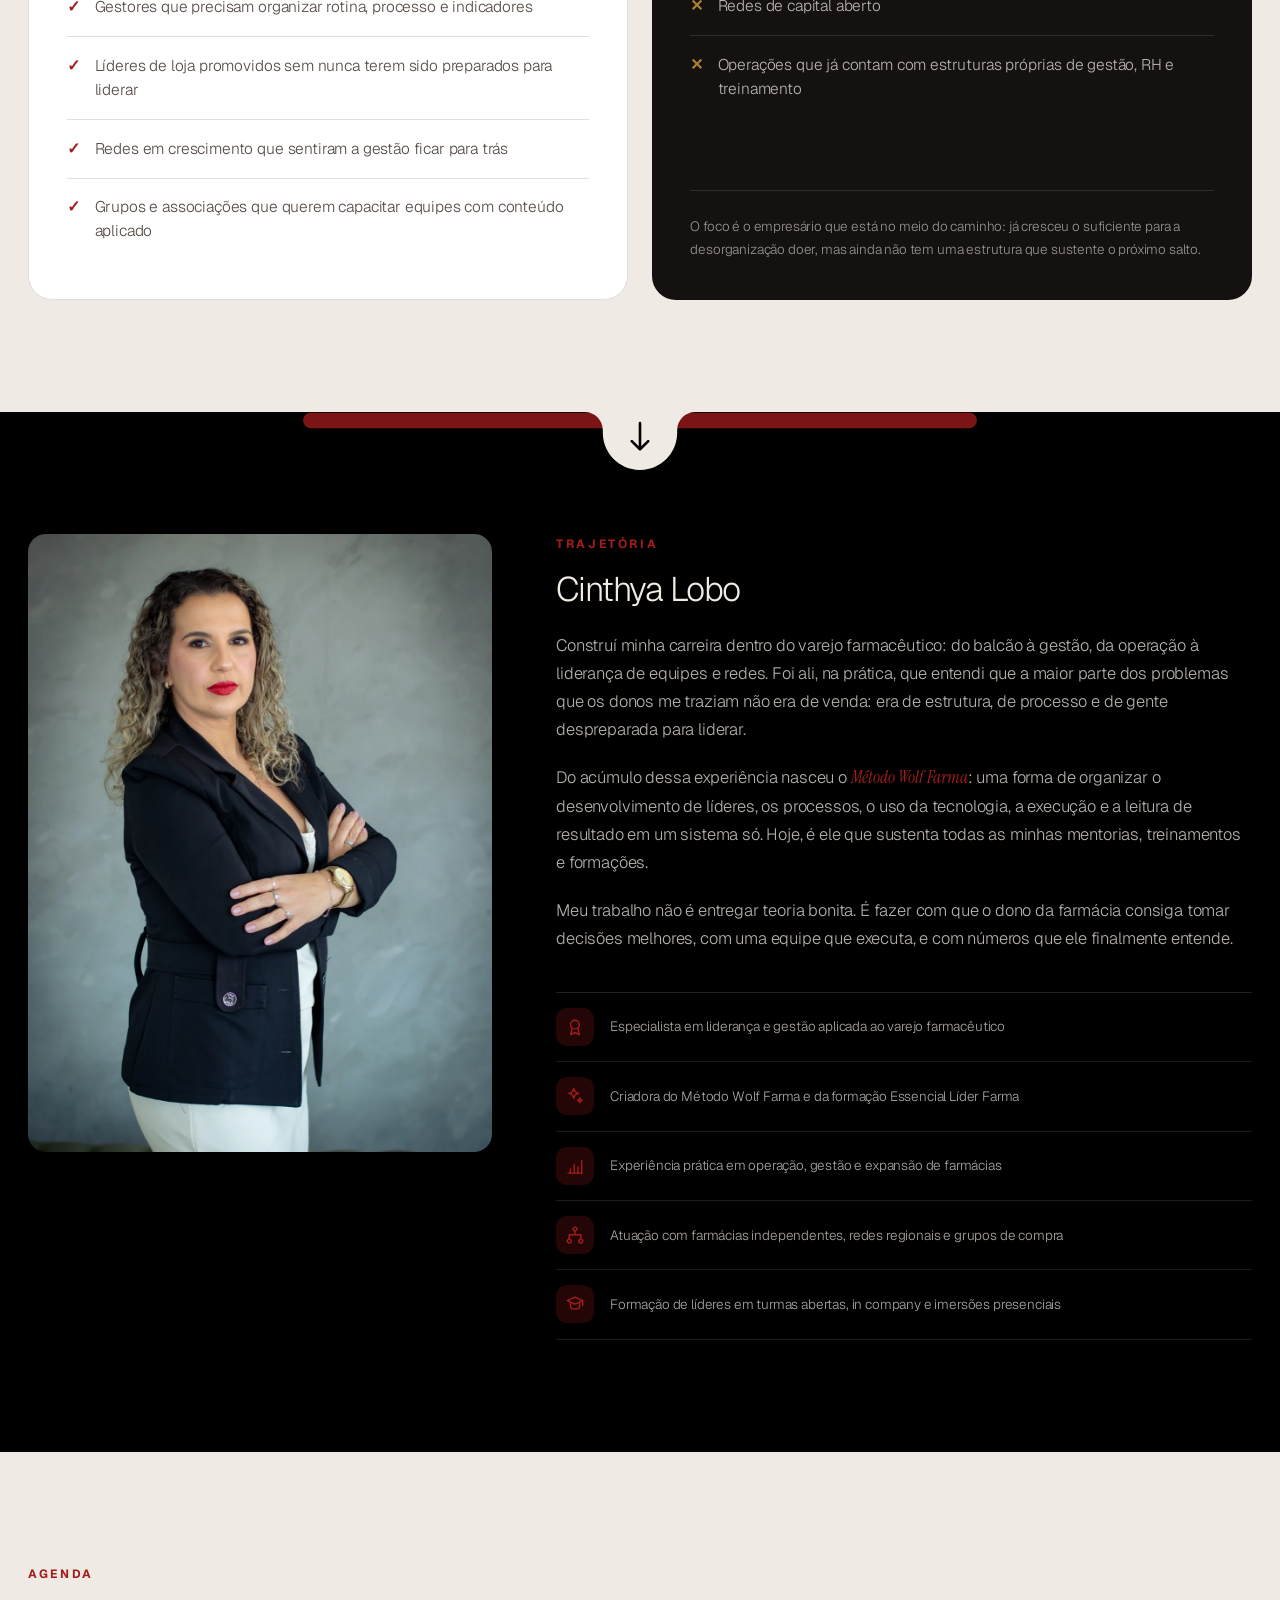
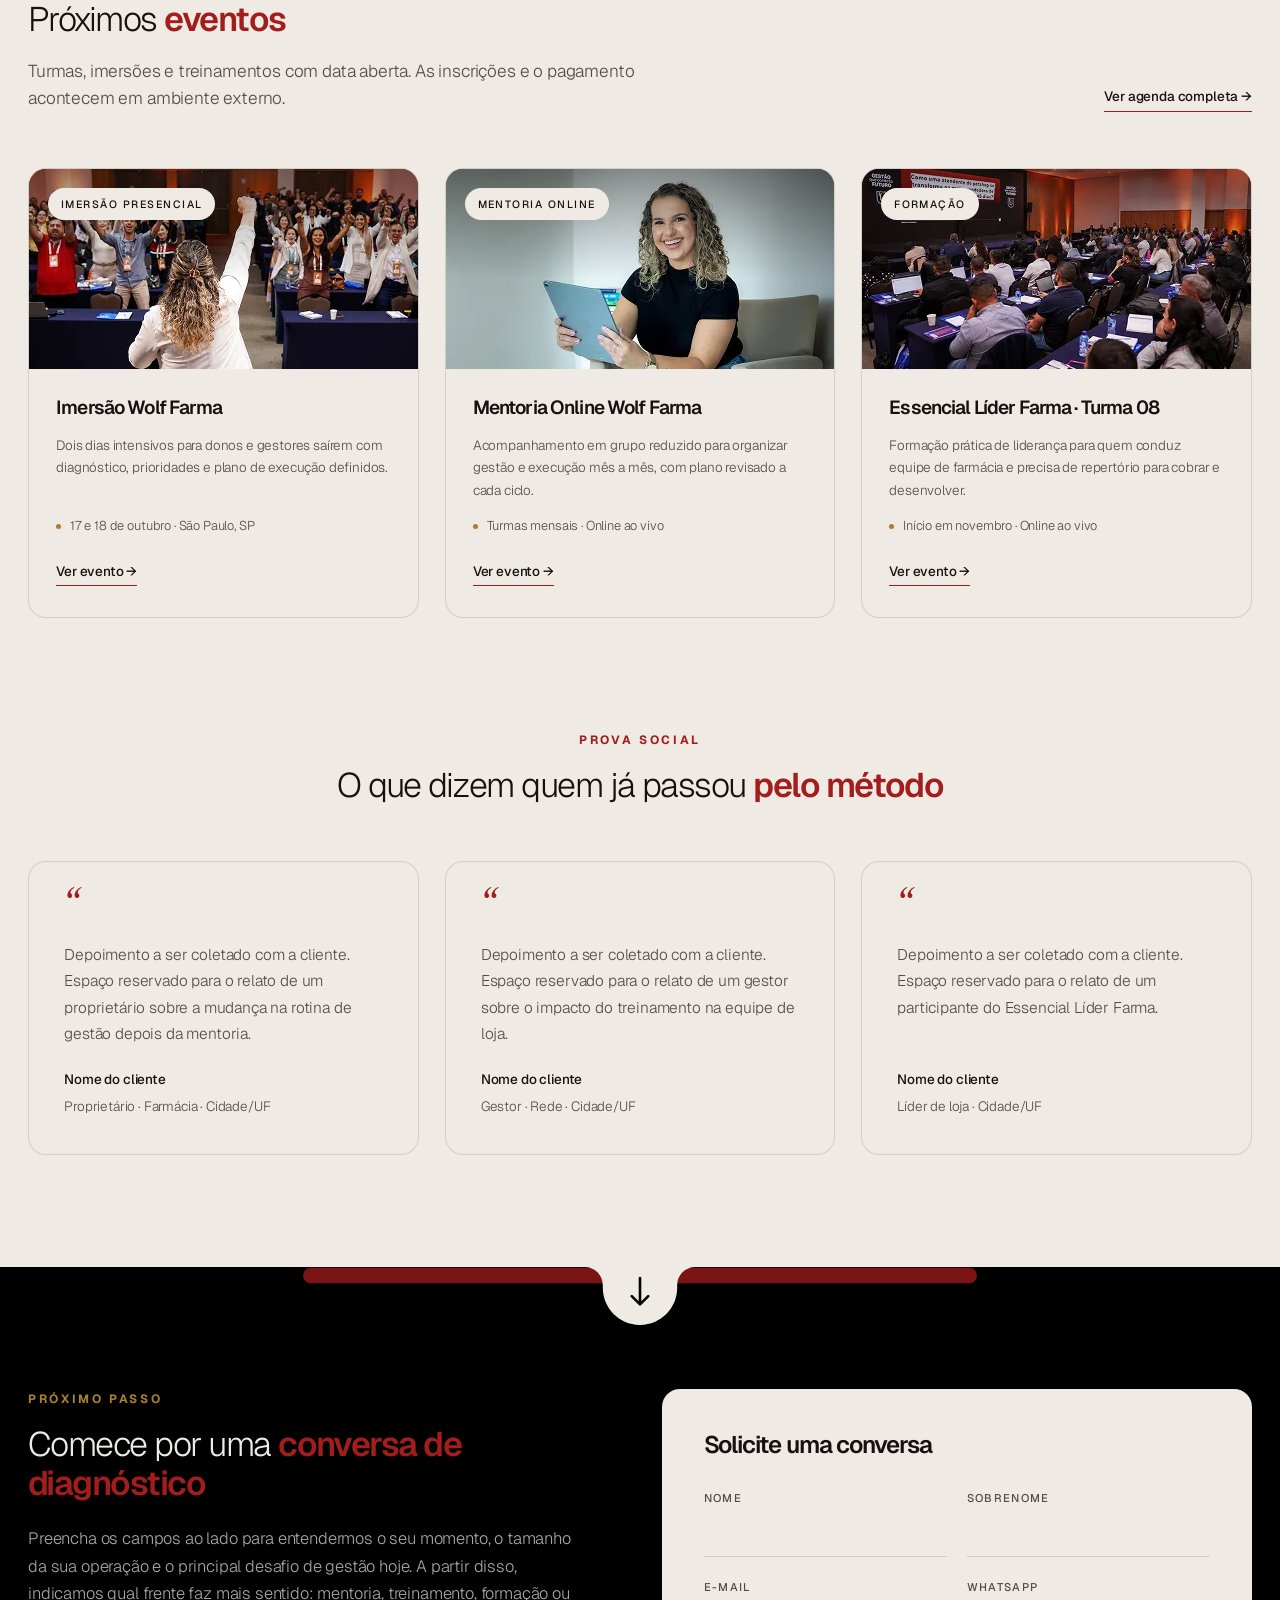
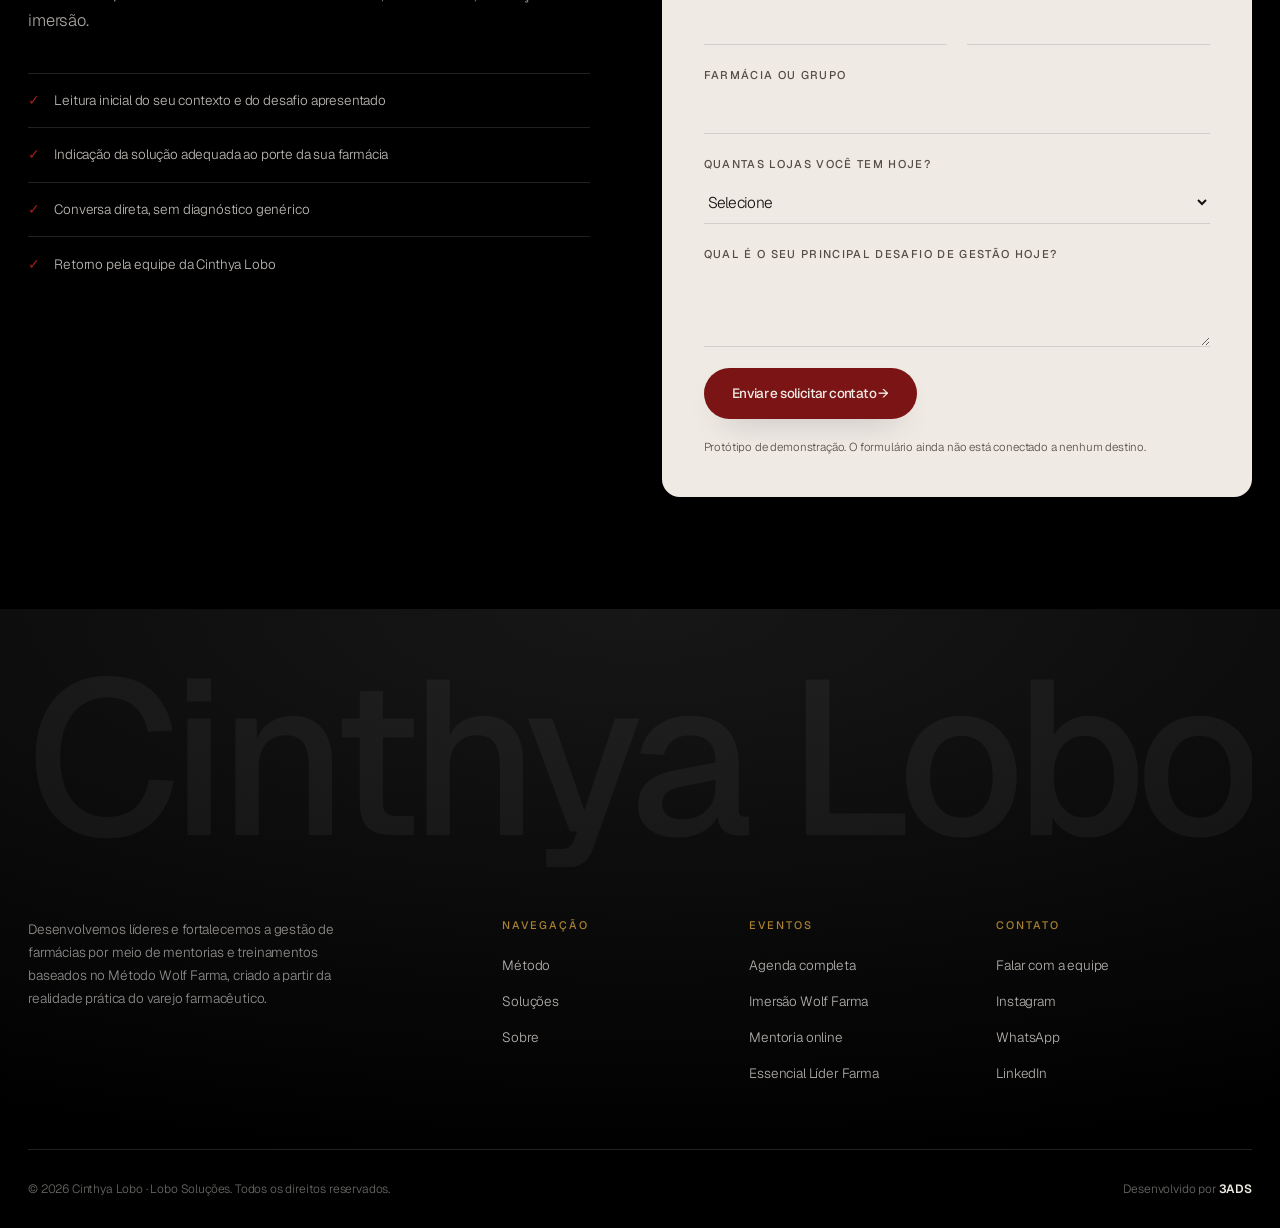
==== commit d6602bed: "Corrige contraste do botão no card Treinamentos O card usa fundo escuro (.on-dark), mas o botão era " ====
--- a/index.html
+++ b/index.html
@@ -271,7 +271,7 @@
               <li>Conteúdo adaptado ao porte e ao público</li>
               <li>Presencial ou híbrido</li>
             </ul>
-            <a class="btn btn-outline btn-sm" href="#contato">Pedir proposta</a>
+            <a class="btn btn-light btn-sm" href="#contato">Pedir proposta</a>
           </div>
           <div class="stack-media">
             <img src="assets/images/banner-02.webp" alt="Cinthya Lobo palestrando em treinamento" style="object-position:right center;" loading="lazy">
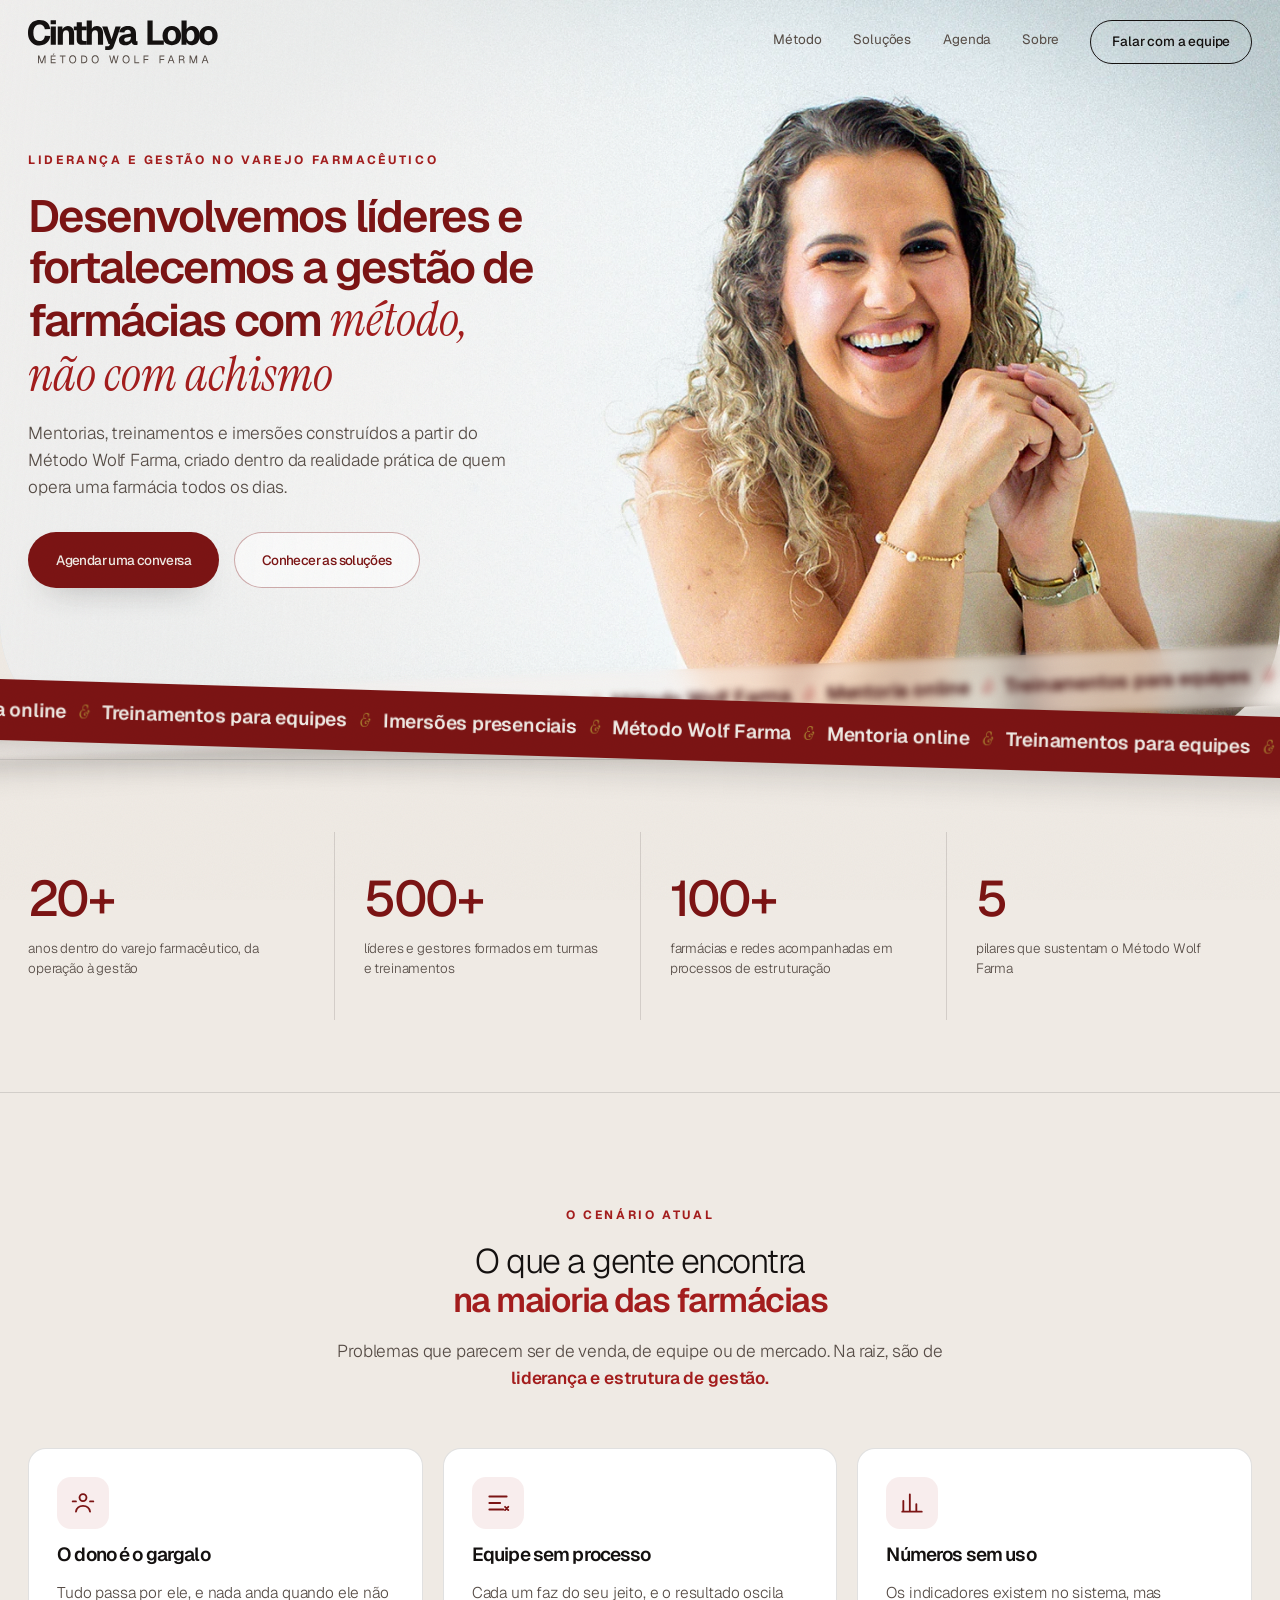
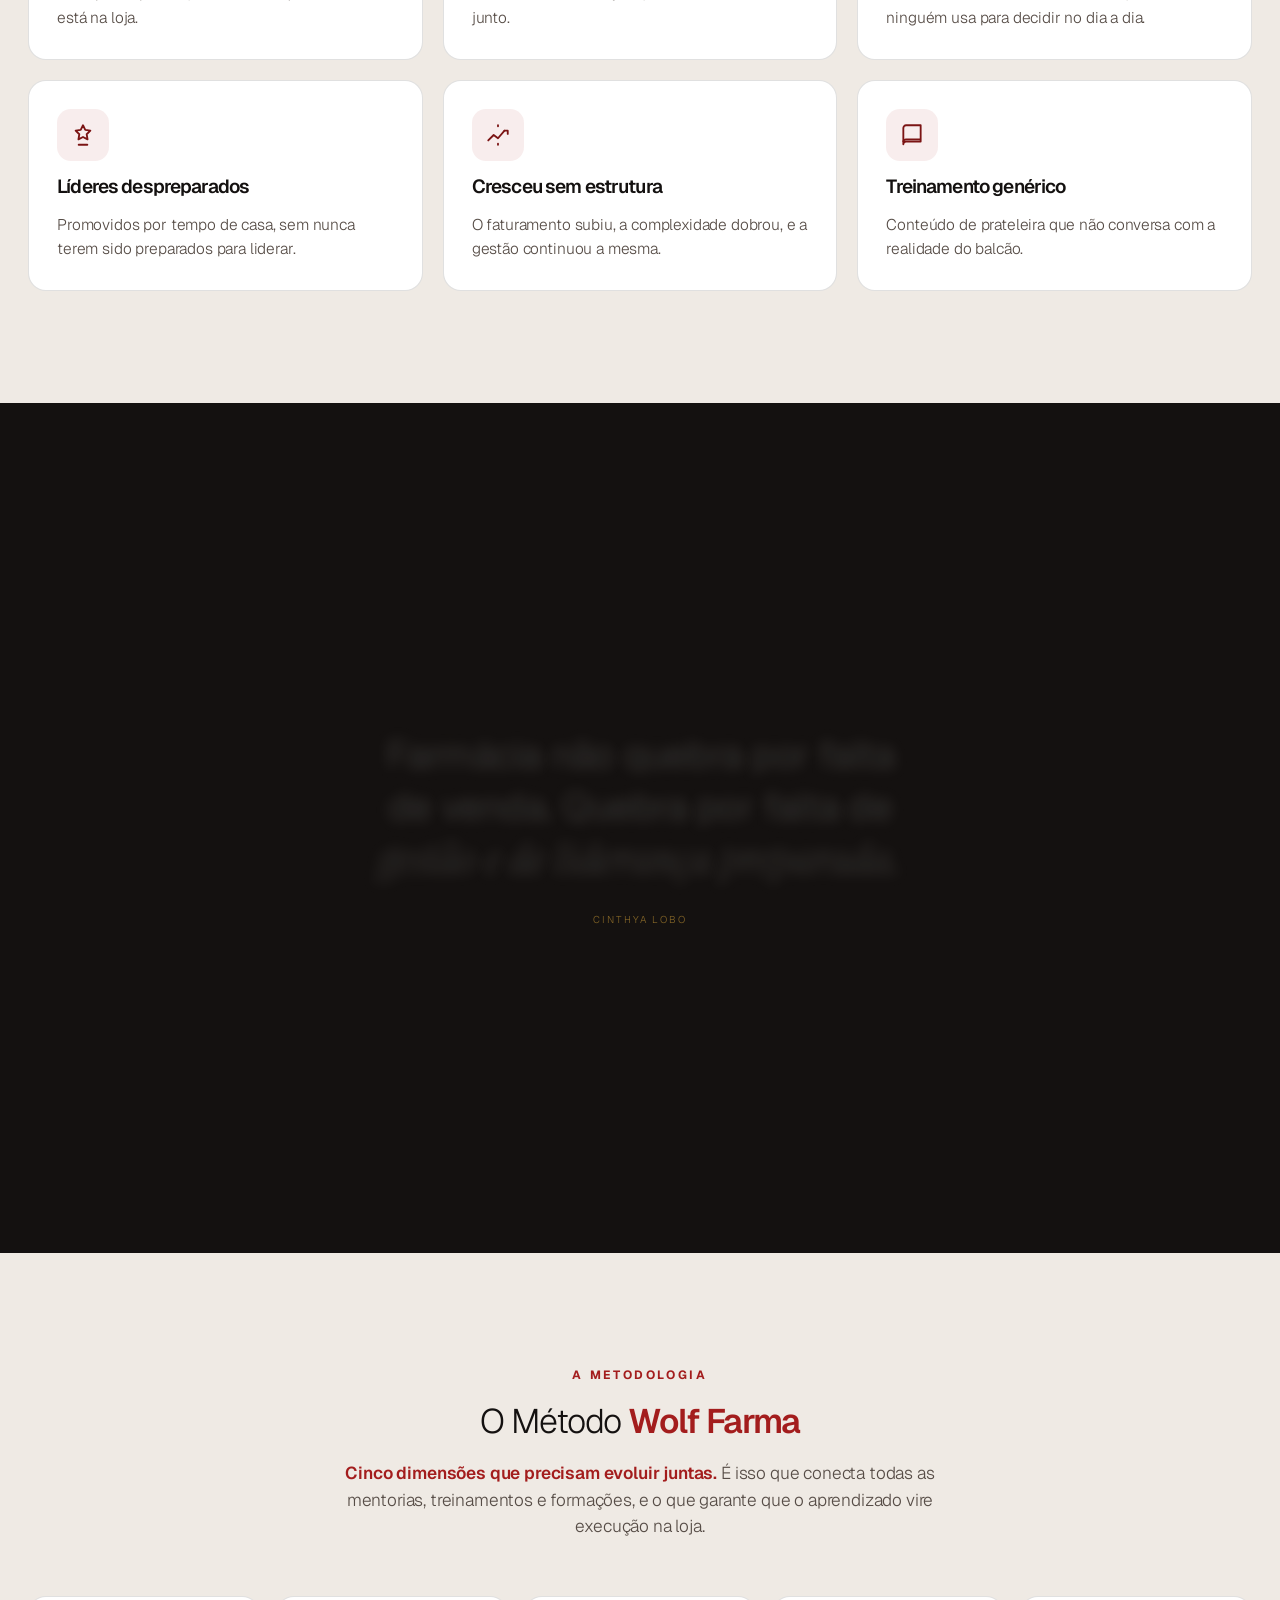
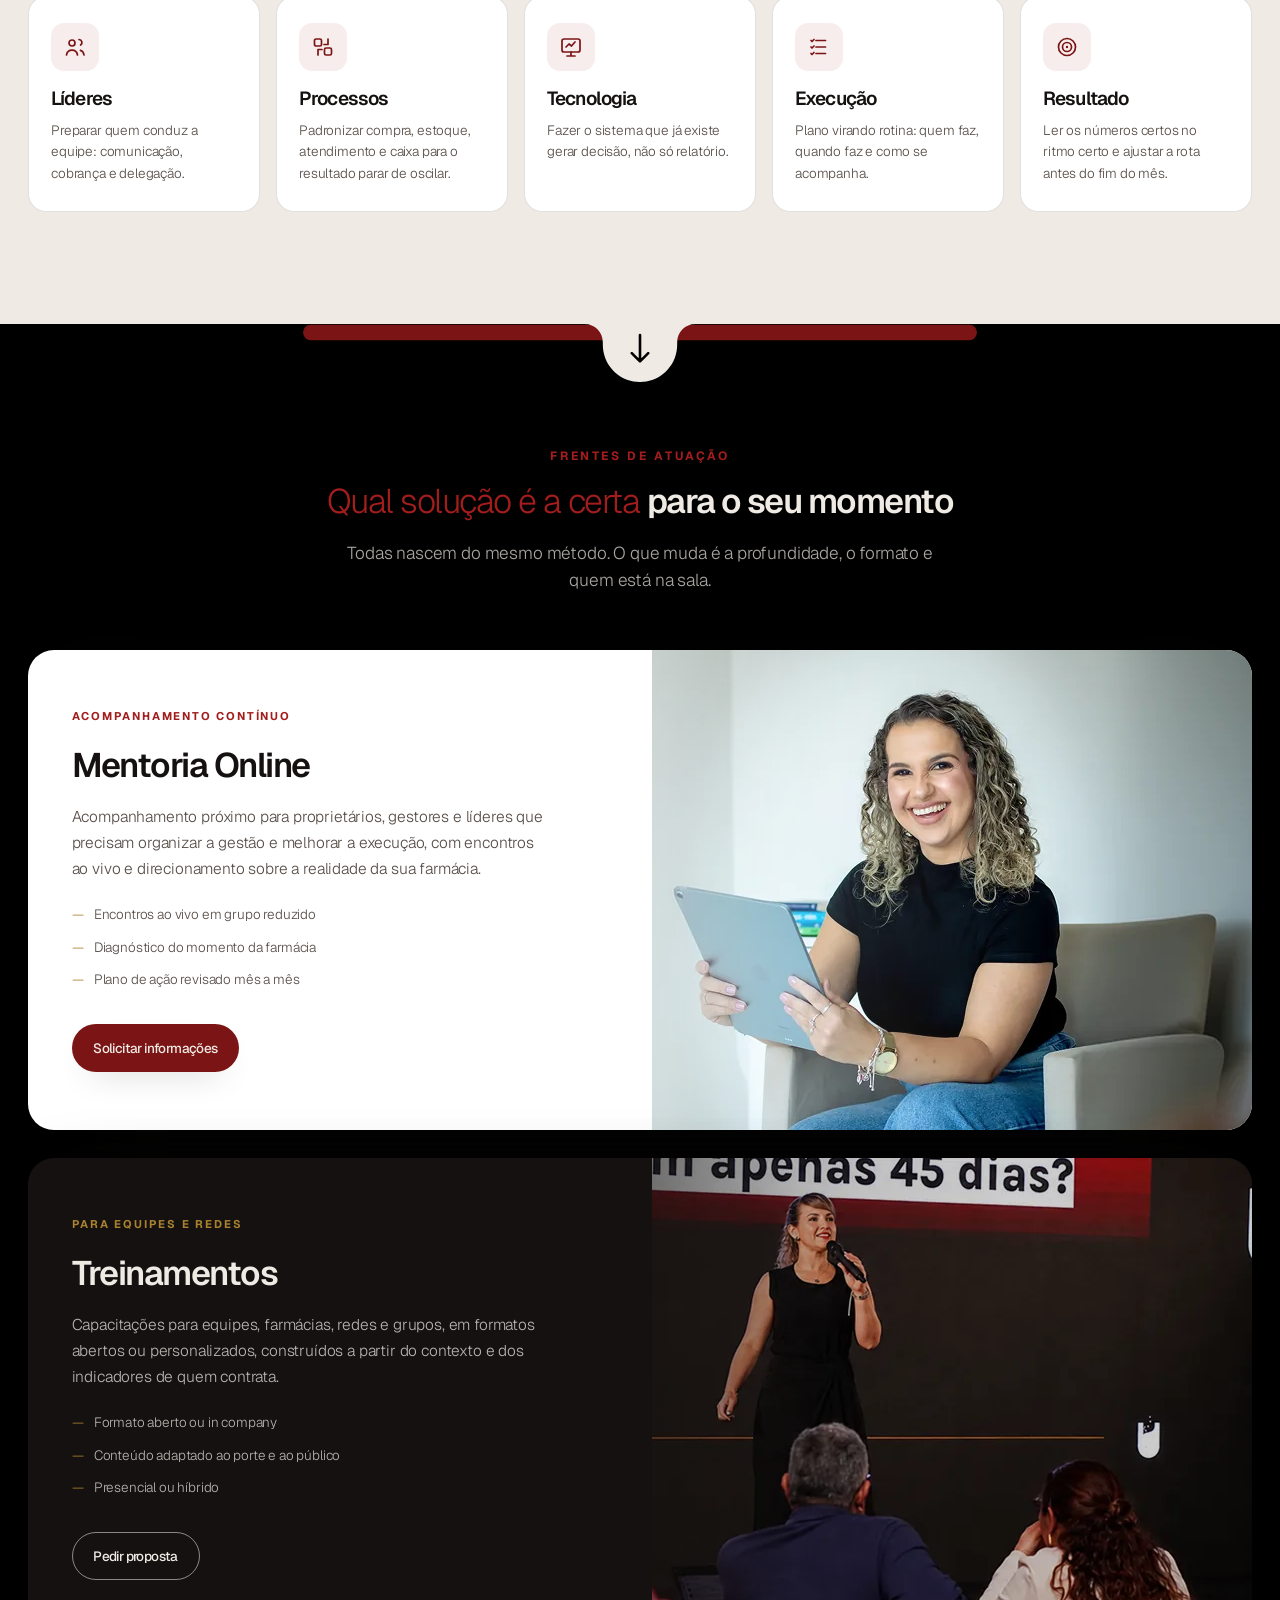
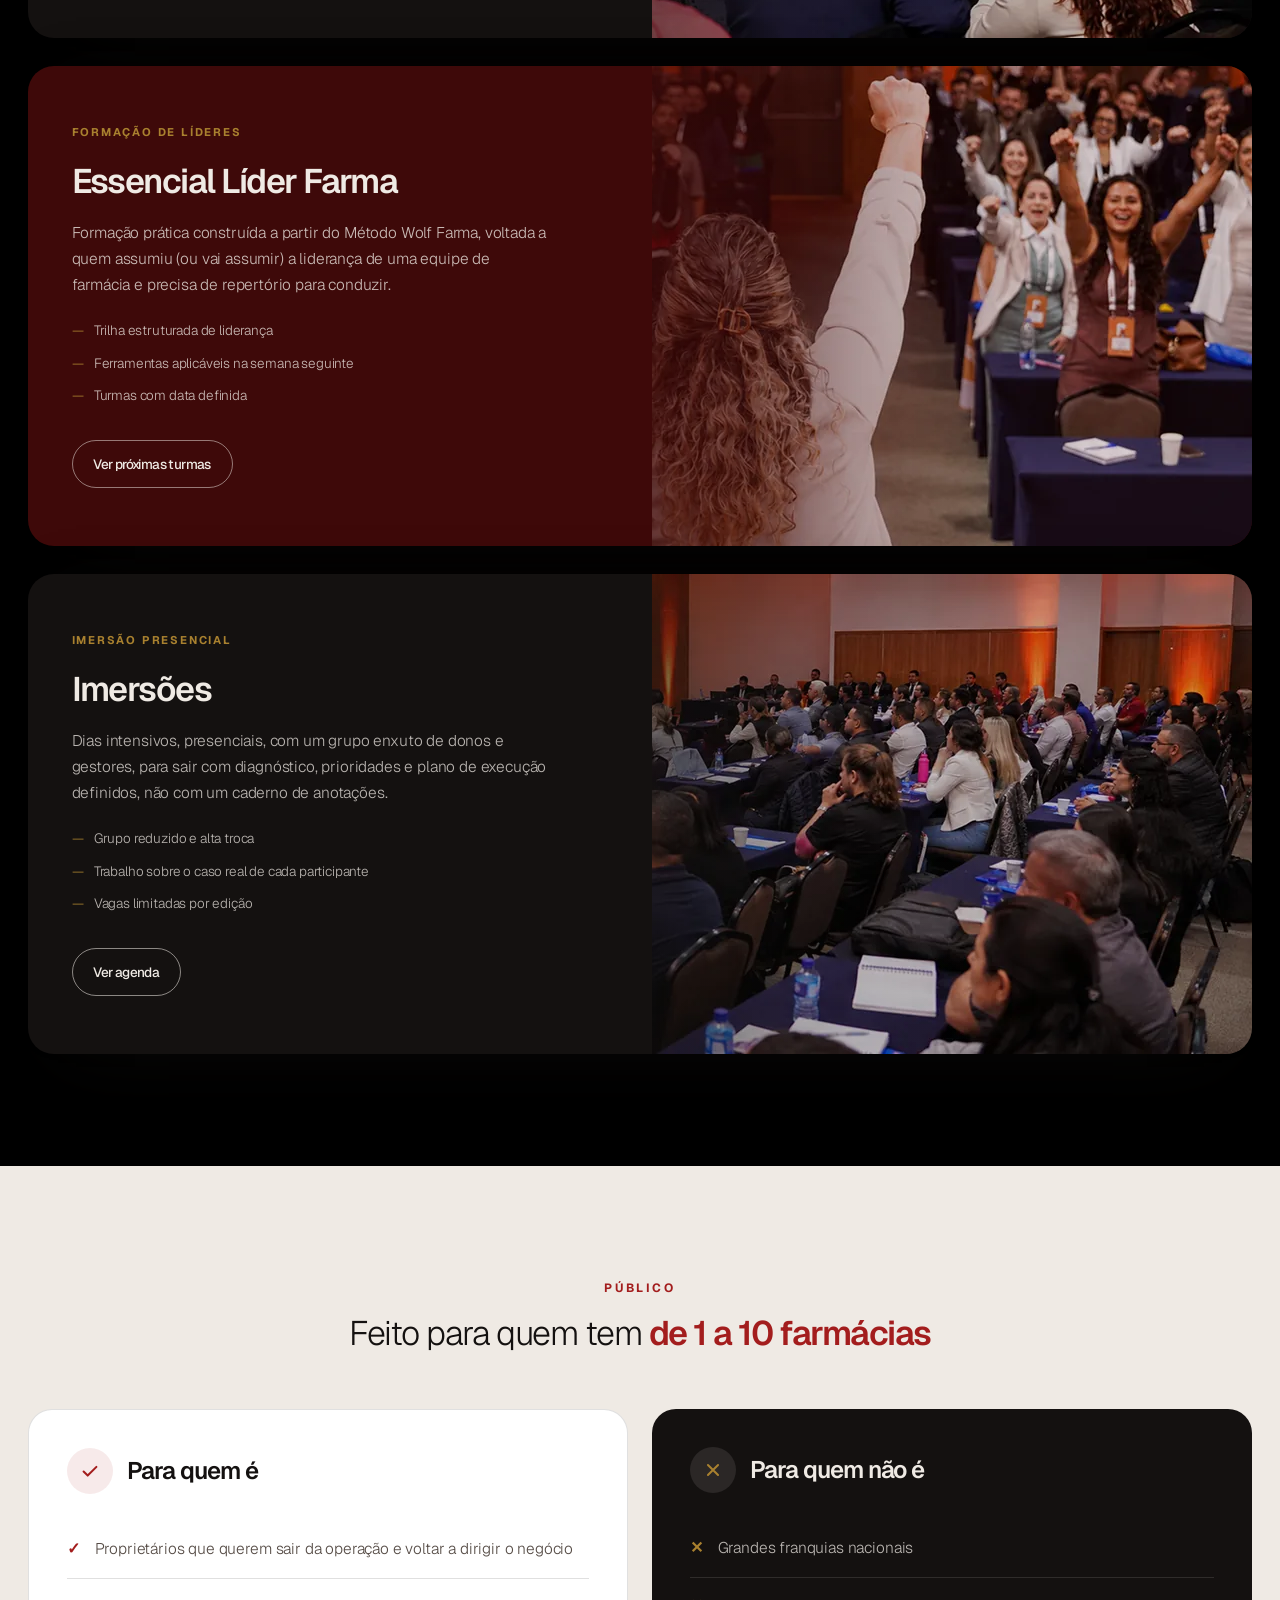
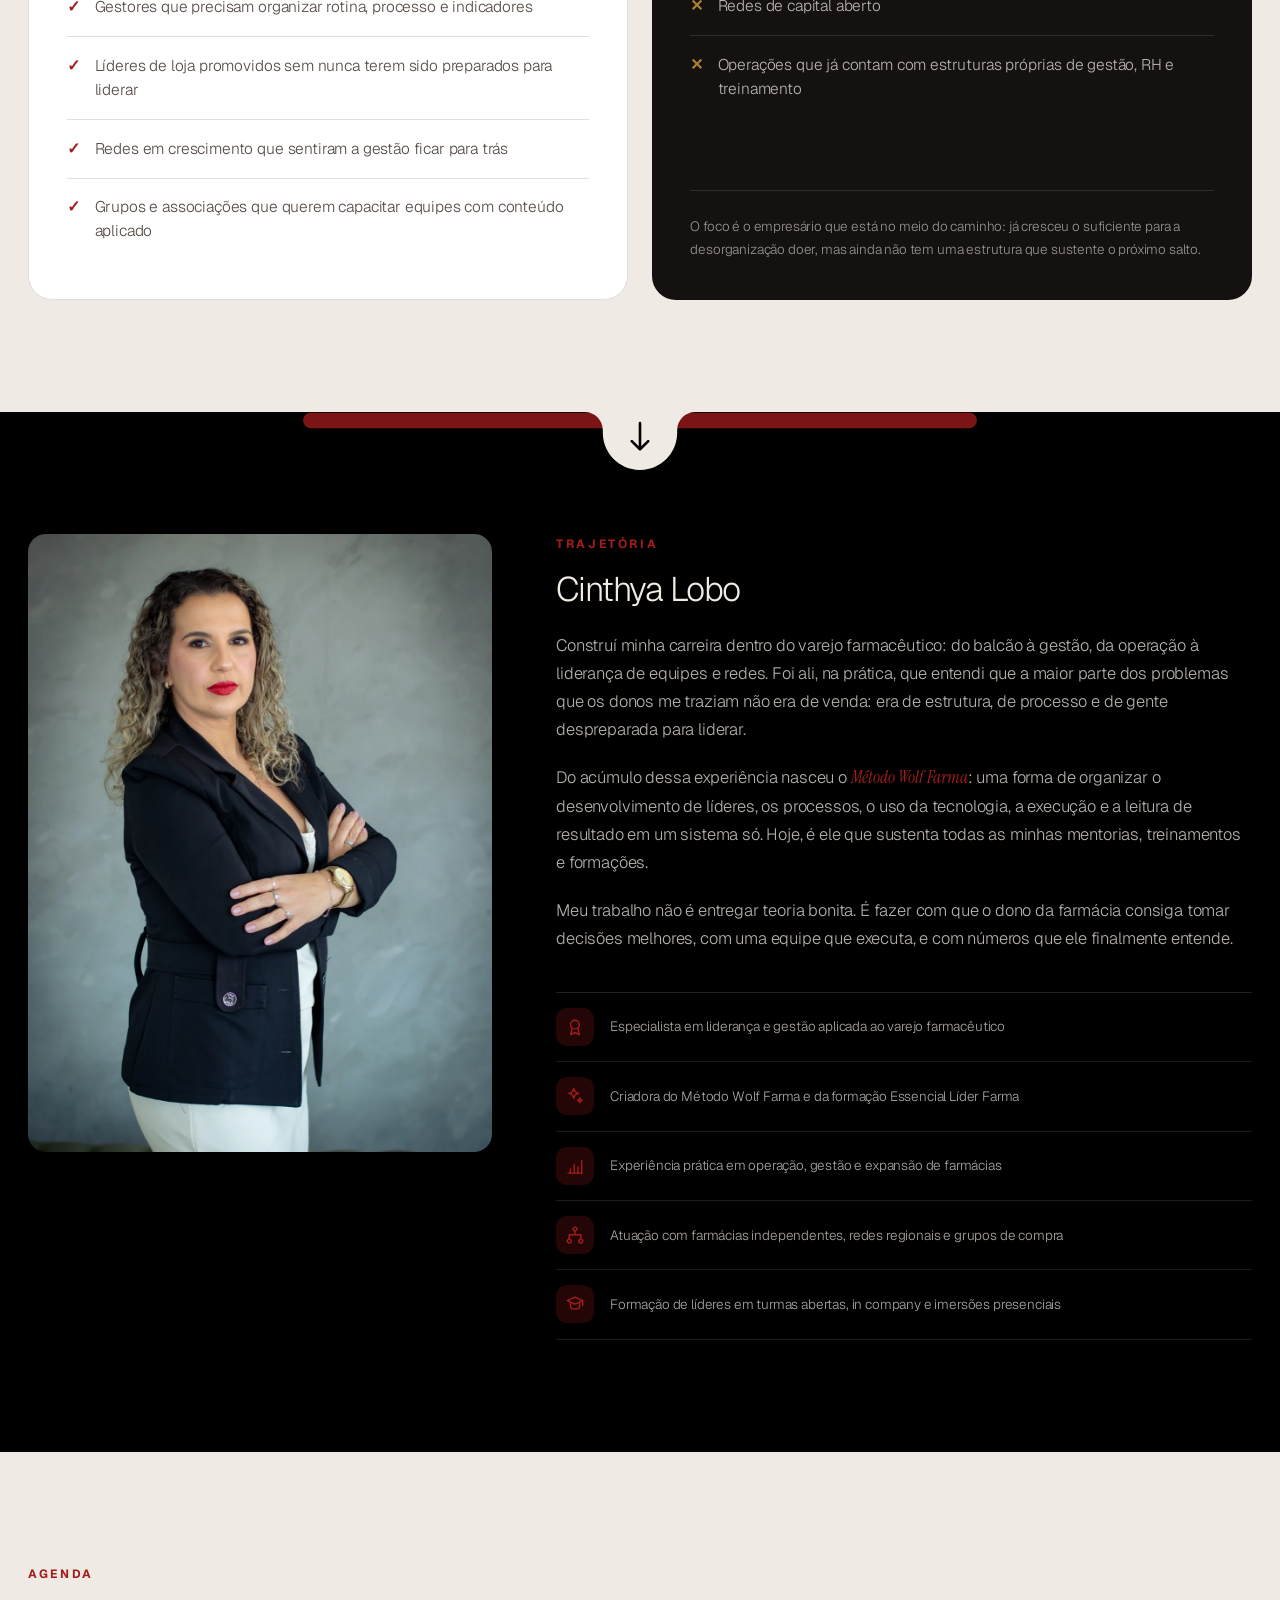
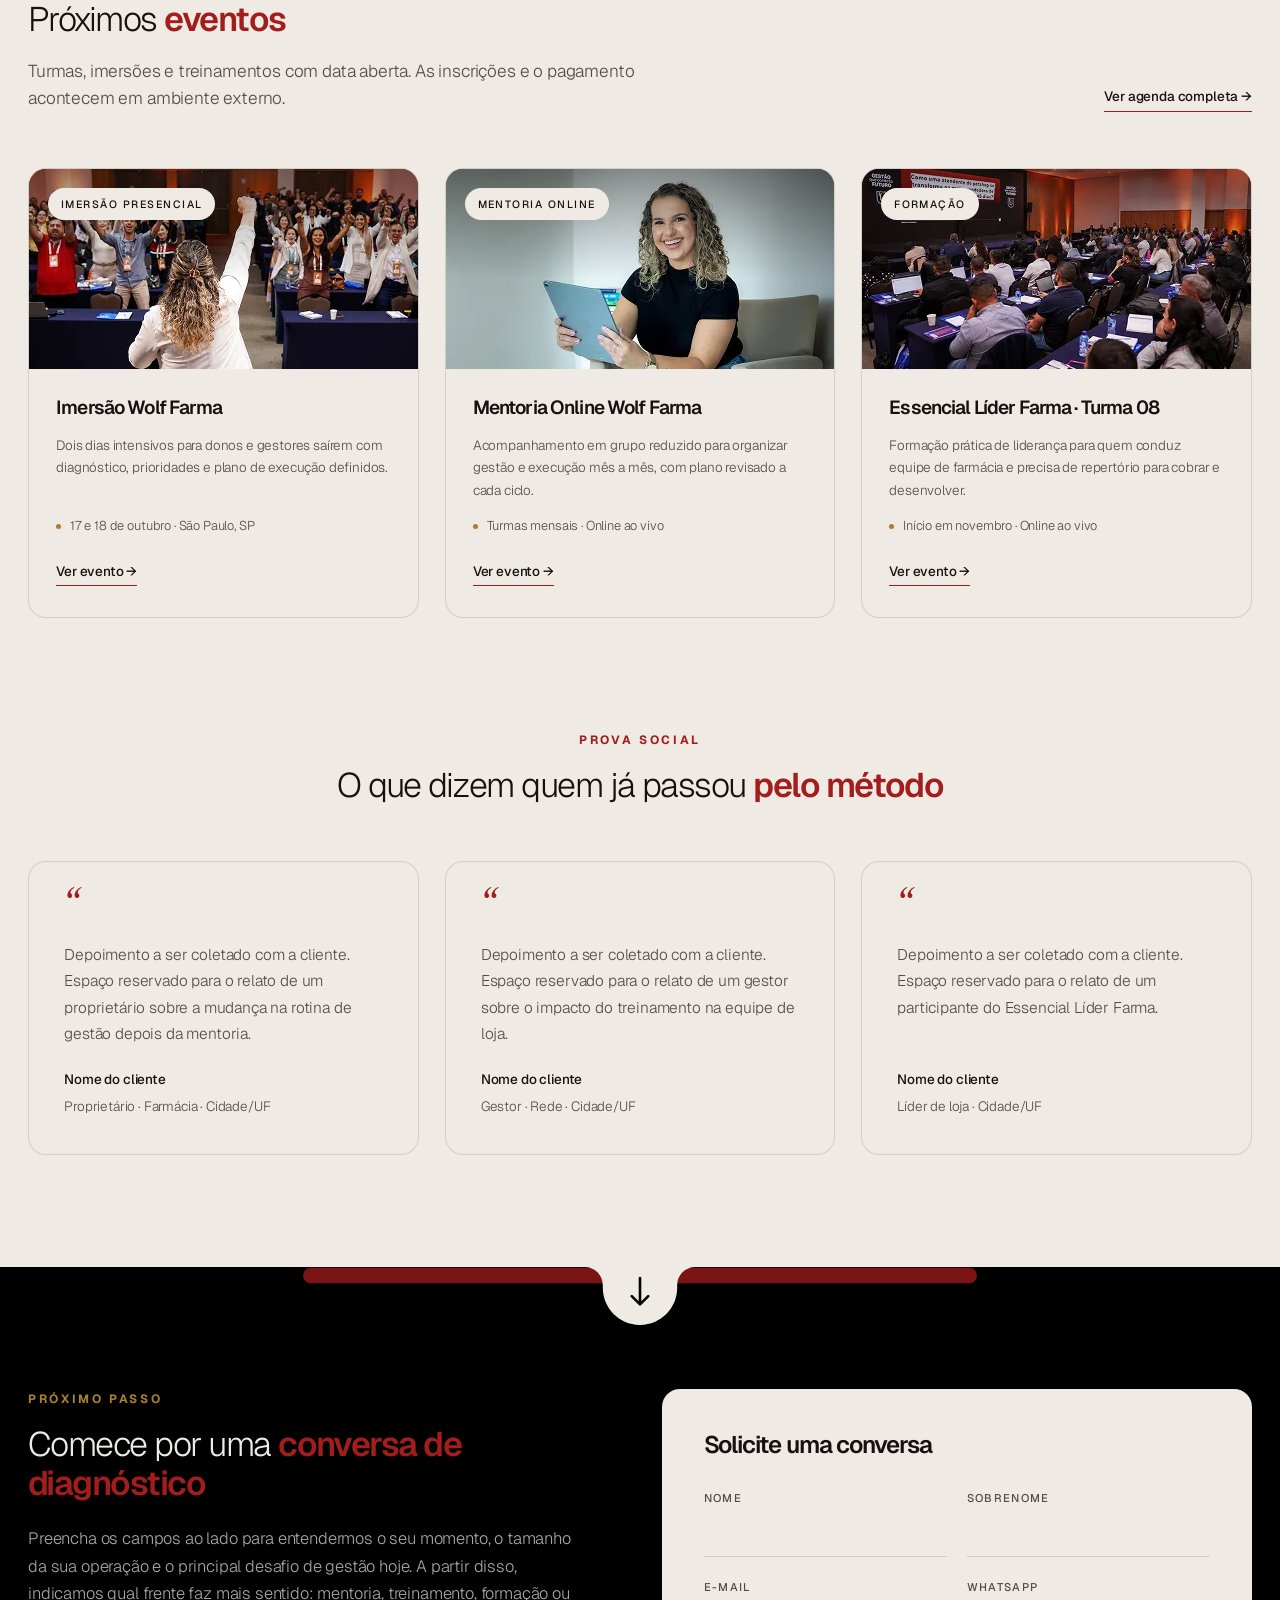
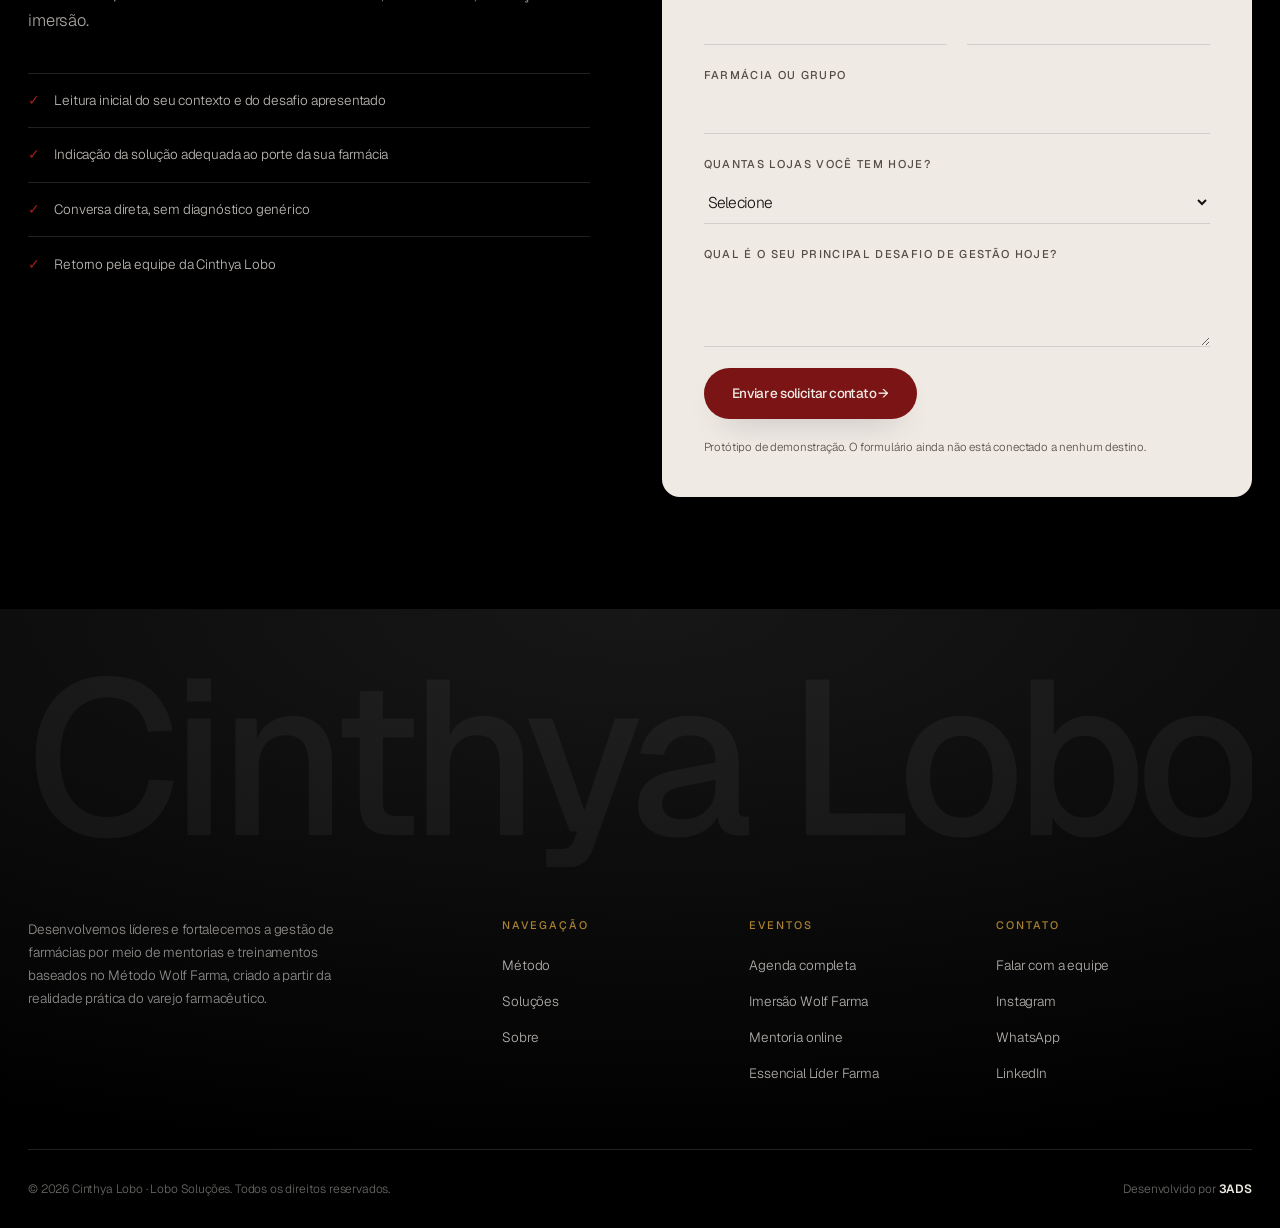
==== commit 89c056cc: "feat: ilumina logo do rodape com o cursor" ====
--- a/index.html
+++ b/index.html
@@ -52,7 +52,11 @@
   <div class="hero-wrap">
   <section class="hero-full" id="topo">
     <div class="hero-media">
-      <img src="assets/images/hero-cinthya.webp" alt="Cinthya Lobo sorrindo, sentada em uma poltrona" fetchpriority="high">
+      <!-- No mobile a foto vira um bloco no topo, acima do texto -->
+      <picture>
+        <source media="(max-width:920px)" srcset="assets/images/hero-cinthya-mobile.webp" width="500" height="553">
+        <img src="assets/images/hero-cinthya.webp" alt="Cinthya Lobo sorrindo" fetchpriority="high">
+      </picture>
     </div>
 
     <div class="wrap hero-inner">
@@ -571,9 +575,14 @@
 <!-- ============ FOOTER ============ -->
 <footer class="site-footer">
   <div class="wrap">
-    <svg class="footer-watermark" viewBox="0 0 1240 205" preserveAspectRatio="xMidYMid meet" aria-hidden="true">
-      <text x="620" y="172" text-anchor="middle">Cinthya Lobo</text>
-    </svg>
+    <div class="footer-watermark" aria-hidden="true">
+      <svg class="footer-watermark-layer footer-watermark-base" viewBox="0 0 1240 205" preserveAspectRatio="xMidYMid meet">
+        <text x="620" y="172" text-anchor="middle">Cinthya Lobo</text>
+      </svg>
+      <svg class="footer-watermark-layer footer-watermark-light" viewBox="0 0 1240 205" preserveAspectRatio="xMidYMid meet">
+        <text x="620" y="172" text-anchor="middle">Cinthya Lobo</text>
+      </svg>
+    </div>
     <div class="footer-top">
       <div class="footer-brand">
         <p>Desenvolvemos líderes e fortalecemos a gestão de farmácias por meio de mentorias e treinamentos baseados no Método Wolf Farma, criado a partir da realidade prática do varejo farmacêutico.</p>
--- a/assets/styles.css
+++ b/assets/styles.css
@@ -193,7 +193,10 @@
    HERO FULL IMAGE — tema claro, foto da Cinthya à direita
    ========================================================= */
 /* Fundo claro atrás dos cantos arredondados, para casar com a seção seguinte */
-.hero-wrap{background:var(--paper);}
+/* As faixas diagonais são de propósito mais largas que a tela (112vw), para
+   cobrirem a borda mesmo rotacionadas. Recorta só na horizontal: `clip` deixa
+   o eixo vertical em `visible`, então a ponta da faixa continua sangrando. */
+.hero-wrap{background:var(--paper); overflow-x:clip;}
 .hero-full{
   position:relative;
   min-height:clamp(560px, 50vw, 820px);
@@ -204,6 +207,7 @@
   background:#F2F0EE;
 }
 .hero-media{position:absolute; inset:0; z-index:0;}
+.hero-media picture{display:block; width:100%; height:100%;}
 .hero-media img{width:100%; height:100%; object-fit:cover; object-position:center 30%;}
 /* Véu claro à esquerda para garantir a leitura do texto sobre a foto */
 .hero-full::after{
@@ -564,18 +568,41 @@
   background:radial-gradient(120% 90% at 50% 0%, #171717 0%, #000 100%);
   color:var(--paper); padding:3.5rem 0 1.8rem; position:relative; overflow:hidden;
 }
-/* Nome gigante em marca d'água — SVG com textLength trava o texto
-   exatamente na largura da seção em qualquer viewport */
+/* Nome gigante em marca d'água com uma segunda camada que é revelada
+   suavemente ao redor do cursor. */
 .footer-watermark{
-  display:block; width:100%; height:auto;
+  --footer-light-x:50%;
+  --footer-light-y:50%;
+  position:relative; width:100%; aspect-ratio:1240 / 205;
   user-select:none; pointer-events:none;
   margin-bottom:clamp(2rem, 4vw, 3.5rem);
+}
+.footer-watermark-layer{
+  position:absolute; inset:0; display:block;
+  width:100%; height:100%;
 }
 .footer-watermark text{
   font-family:var(--sans);
   font-size:222px; font-weight:500; letter-spacing:-.045em;
   fill:rgba(239,234,228,.05);
 }
+.footer-watermark-light{
+  opacity:0;
+  -webkit-mask-image:radial-gradient(
+    circle clamp(120px, 18vw, 260px) at var(--footer-light-x) var(--footer-light-y),
+    #000 0%, rgba(0,0,0,.88) 28%, rgba(0,0,0,.35) 58%, transparent 78%
+  );
+  mask-image:radial-gradient(
+    circle clamp(120px, 18vw, 260px) at var(--footer-light-x) var(--footer-light-y),
+    #000 0%, rgba(0,0,0,.88) 28%, rgba(0,0,0,.35) 58%, transparent 78%
+  );
+  transition:opacity .55s ease;
+}
+.footer-watermark-light text{
+  fill:rgba(239,234,228,.34);
+  filter:drop-shadow(0 0 18px rgba(239,234,228,.16));
+}
+.site-footer.has-pointer-light .footer-watermark-light{opacity:1;}
 .footer-top{position:relative; z-index:1; display:grid; grid-template-columns:1.5fr .7fr .7fr .9fr; gap:3rem; padding-bottom:3.2rem; border-bottom:1px solid rgba(239,234,228,.14);}
 .footer-brand p{color:rgba(239,234,228,.6); font-size:var(--fs-xs); line-height:1.7; max-width:38ch;}
 .footer-col h4{font-size:.68rem; letter-spacing:.18em; text-transform:uppercase; color:var(--gold); margin:0 0 1.3rem; font-weight:500;}
@@ -585,6 +612,10 @@
 .dev-credit{color:var(--paper); font-weight:600; text-decoration:none;}
 .dev-credit:hover{color:var(--gold);}
 
+@media (prefers-reduced-motion:reduce), (hover:none), (pointer:coarse){
+  .footer-watermark-light{display:none;}
+}
+
 /* ---------- Página interna de evento ---------- */
 /* Hero de post: só breadcrumb, tag e título — sem arte do evento */
 .event-hero-text{
@@ -632,15 +663,25 @@
   .footer-top{grid-template-columns:1fr 1fr; gap:2.4rem;}
 }
 @media (max-width:920px){
+  /* No mobile a foto sai do fundo e vira um bloco no topo, com o texto
+     centralizado abaixo — nada de texto sobre a imagem, então o véu sai. */
   .hero-full{
-    min-height:auto; padding:130px 0 96px;
+    min-height:auto; display:block;
+    padding:calc(var(--header-h) + 10px) 0 72px;
     border-bottom-left-radius:40px; border-bottom-right-radius:40px;
   }
-  /* Em telas estreitas a foto vira fundo à direita; o véu cobre mais para manter a leitura */
-  .hero-media img{object-position:78% 30%;}
-  .hero-full::after{background:linear-gradient(180deg, rgba(242,240,238,.94) 0%, rgba(242,240,238,.86) 55%, rgba(242,240,238,.55) 100%);}
-  .hero-content{max-width:none;}
+  .hero-media{position:static; margin-bottom:.5rem;}
+  .hero-media picture{height:auto;}
+  /* 500px é a largura natural do arquivo — acima disso a foto perde nitidez */
+  .hero-media img{
+    height:auto; object-fit:contain; object-position:center bottom;
+    max-width:500px; margin-inline:auto;
+  }
+  .hero-full::after{display:none;}
+  .hero-content{max-width:none; text-align:center;}
+  .hero-full h1{margin-top:14px;}
   .hero-full .lead{max-width:none;}
+  .hero-actions{justify-content:center; margin-top:26px;}
   .main-nav, .nav-cta{display:none;}
   .burger{display:flex;}
   .mobile-nav{display:flex;}
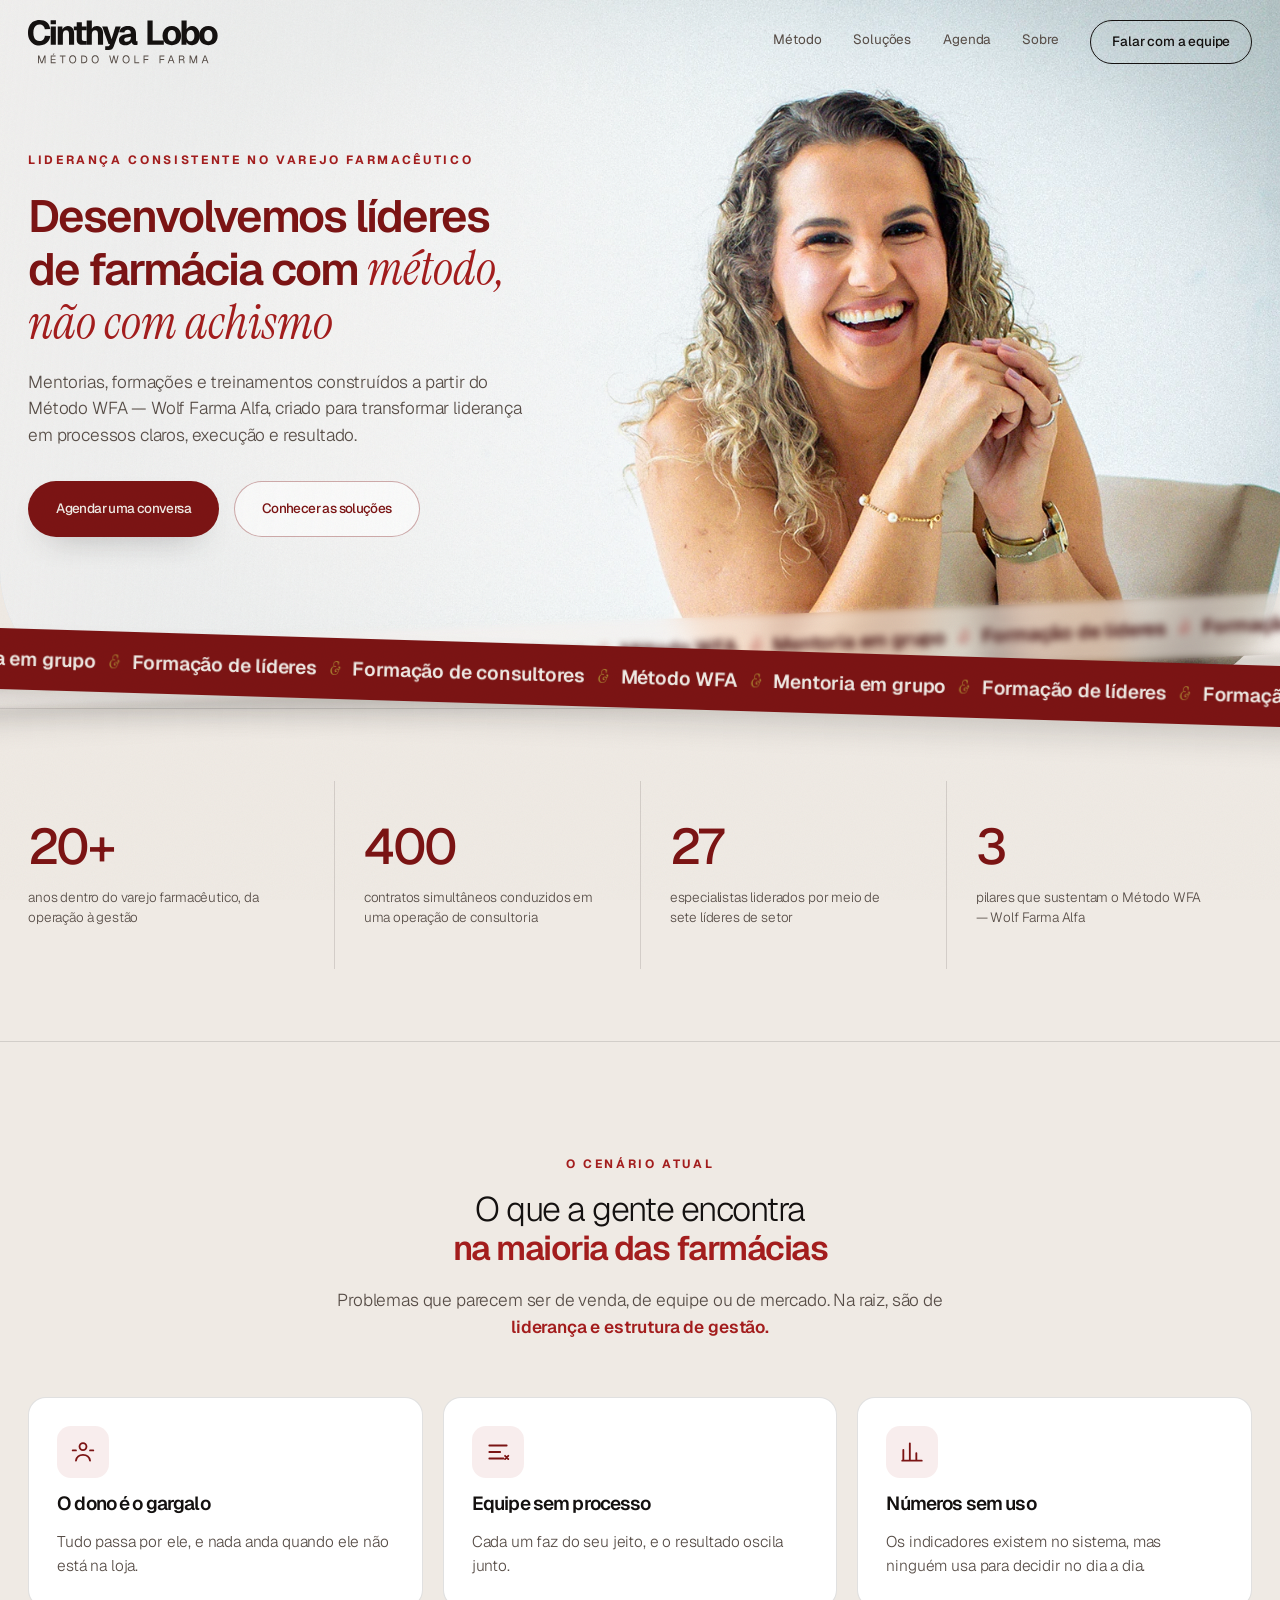
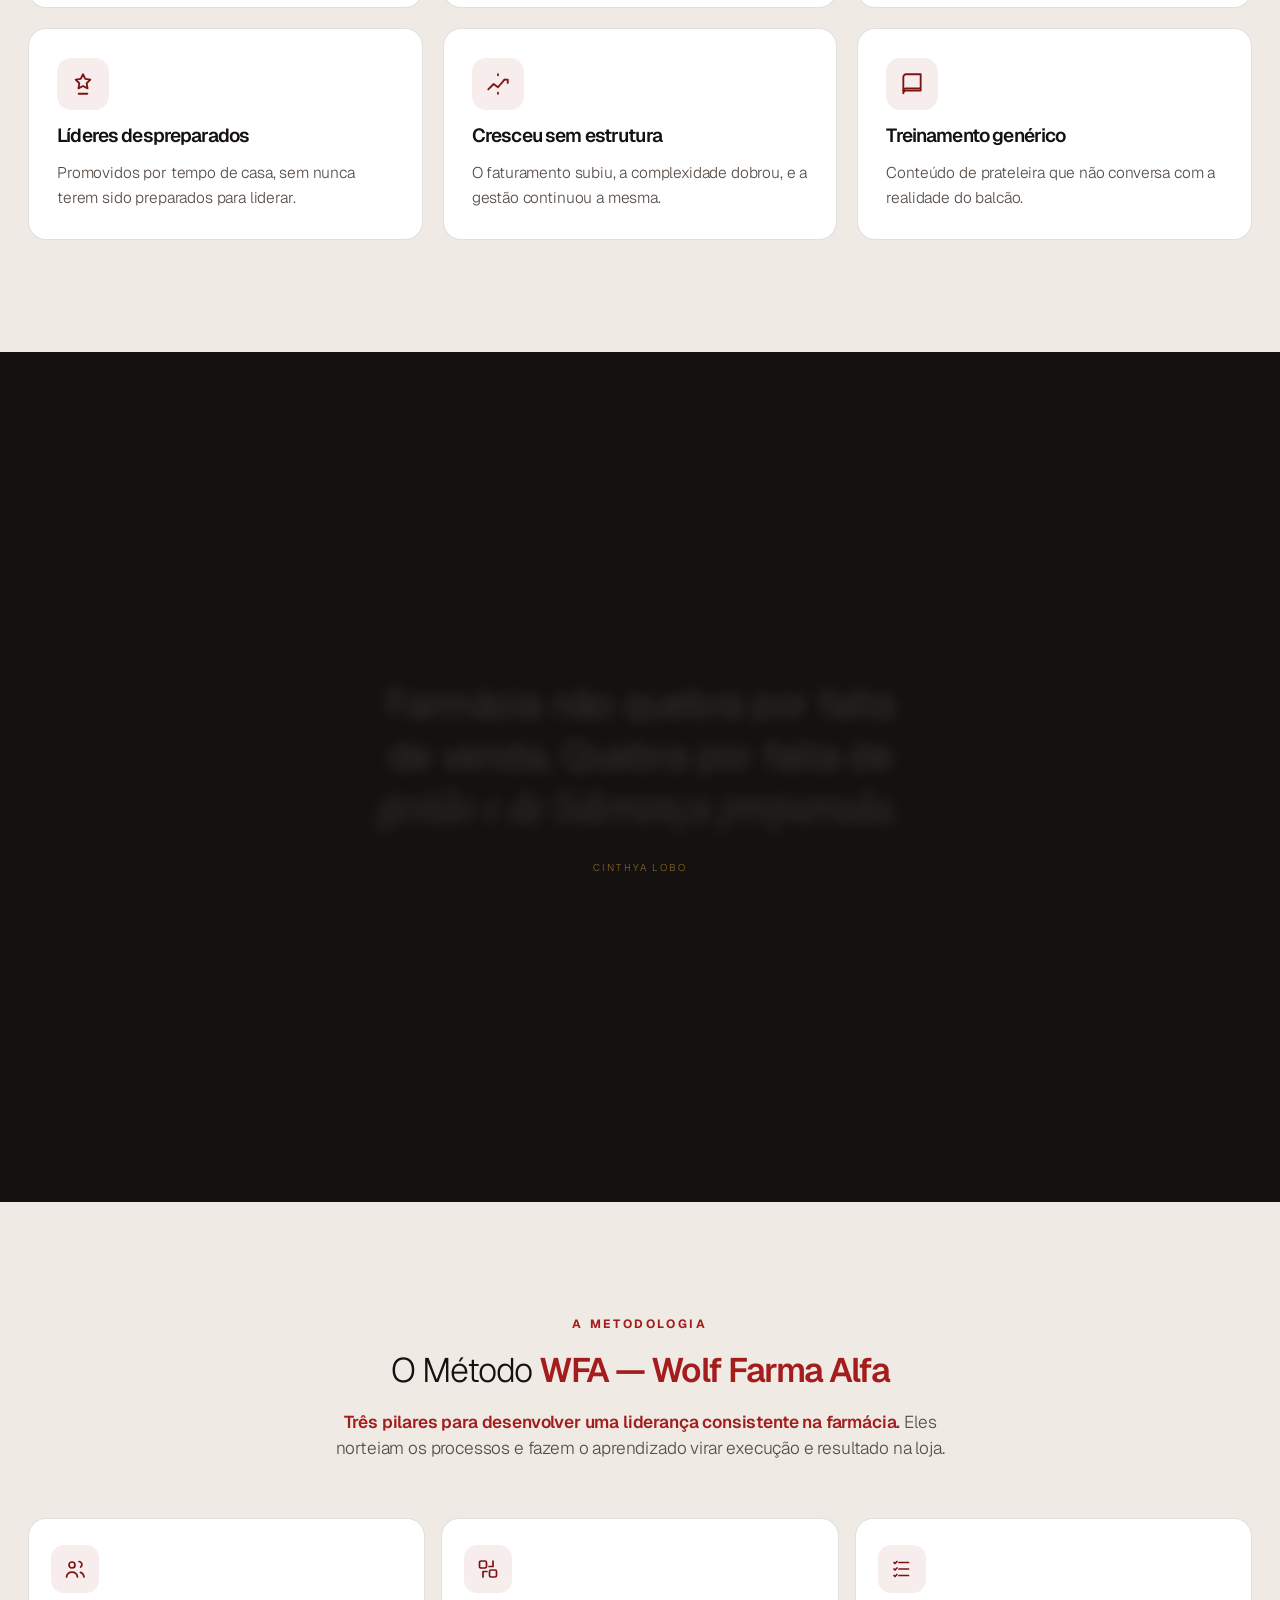
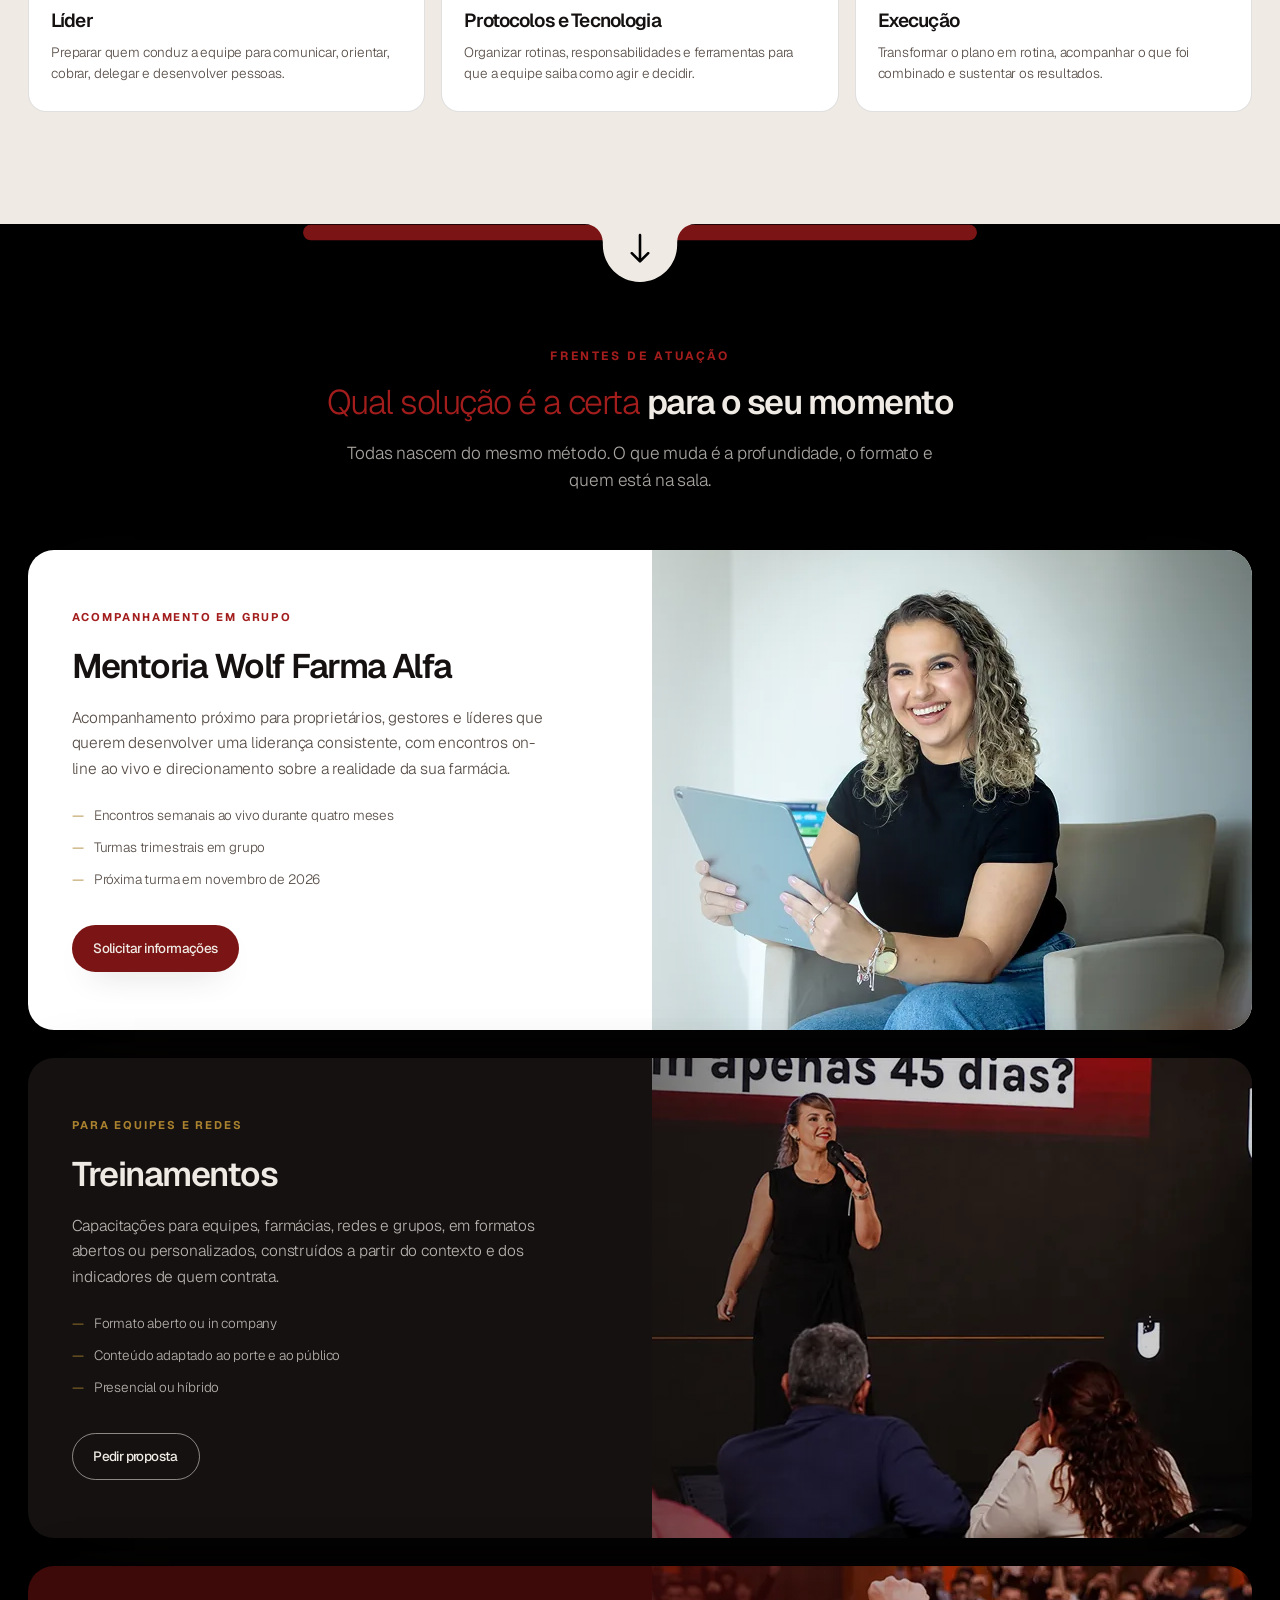
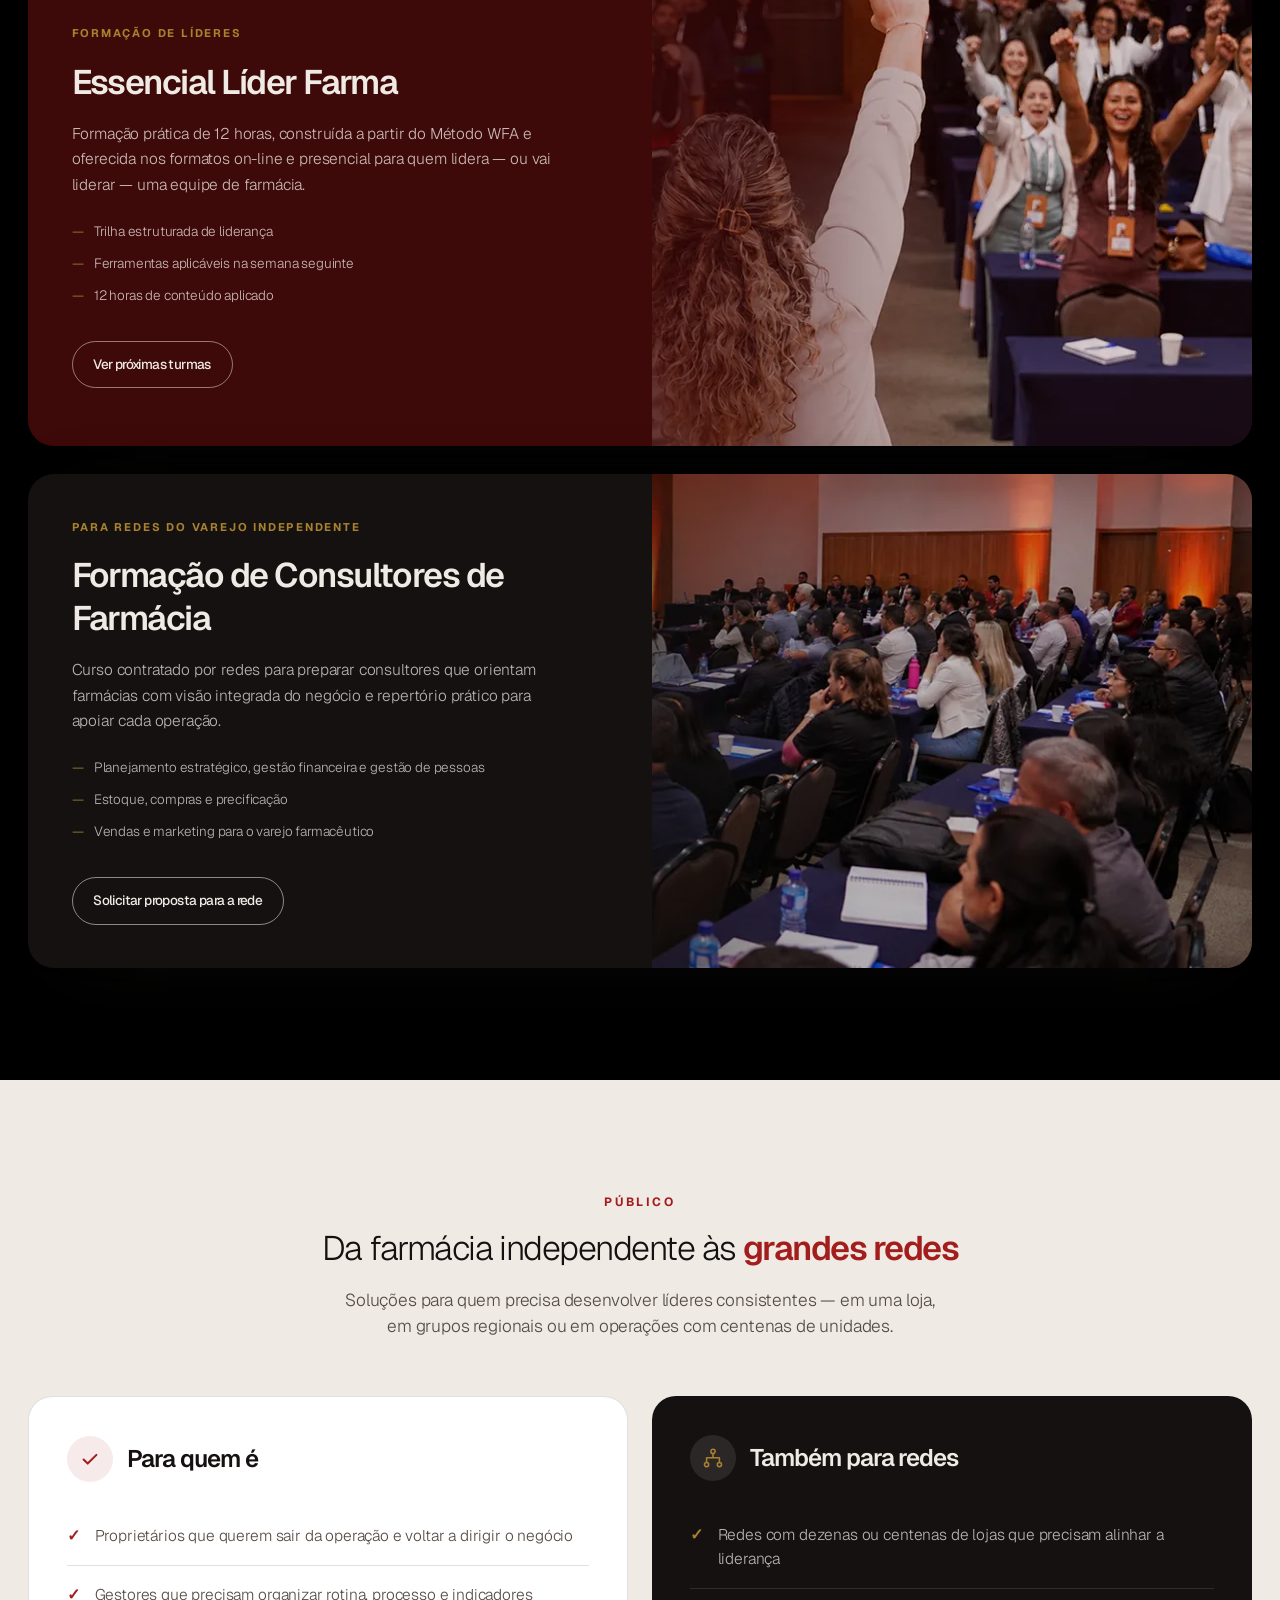
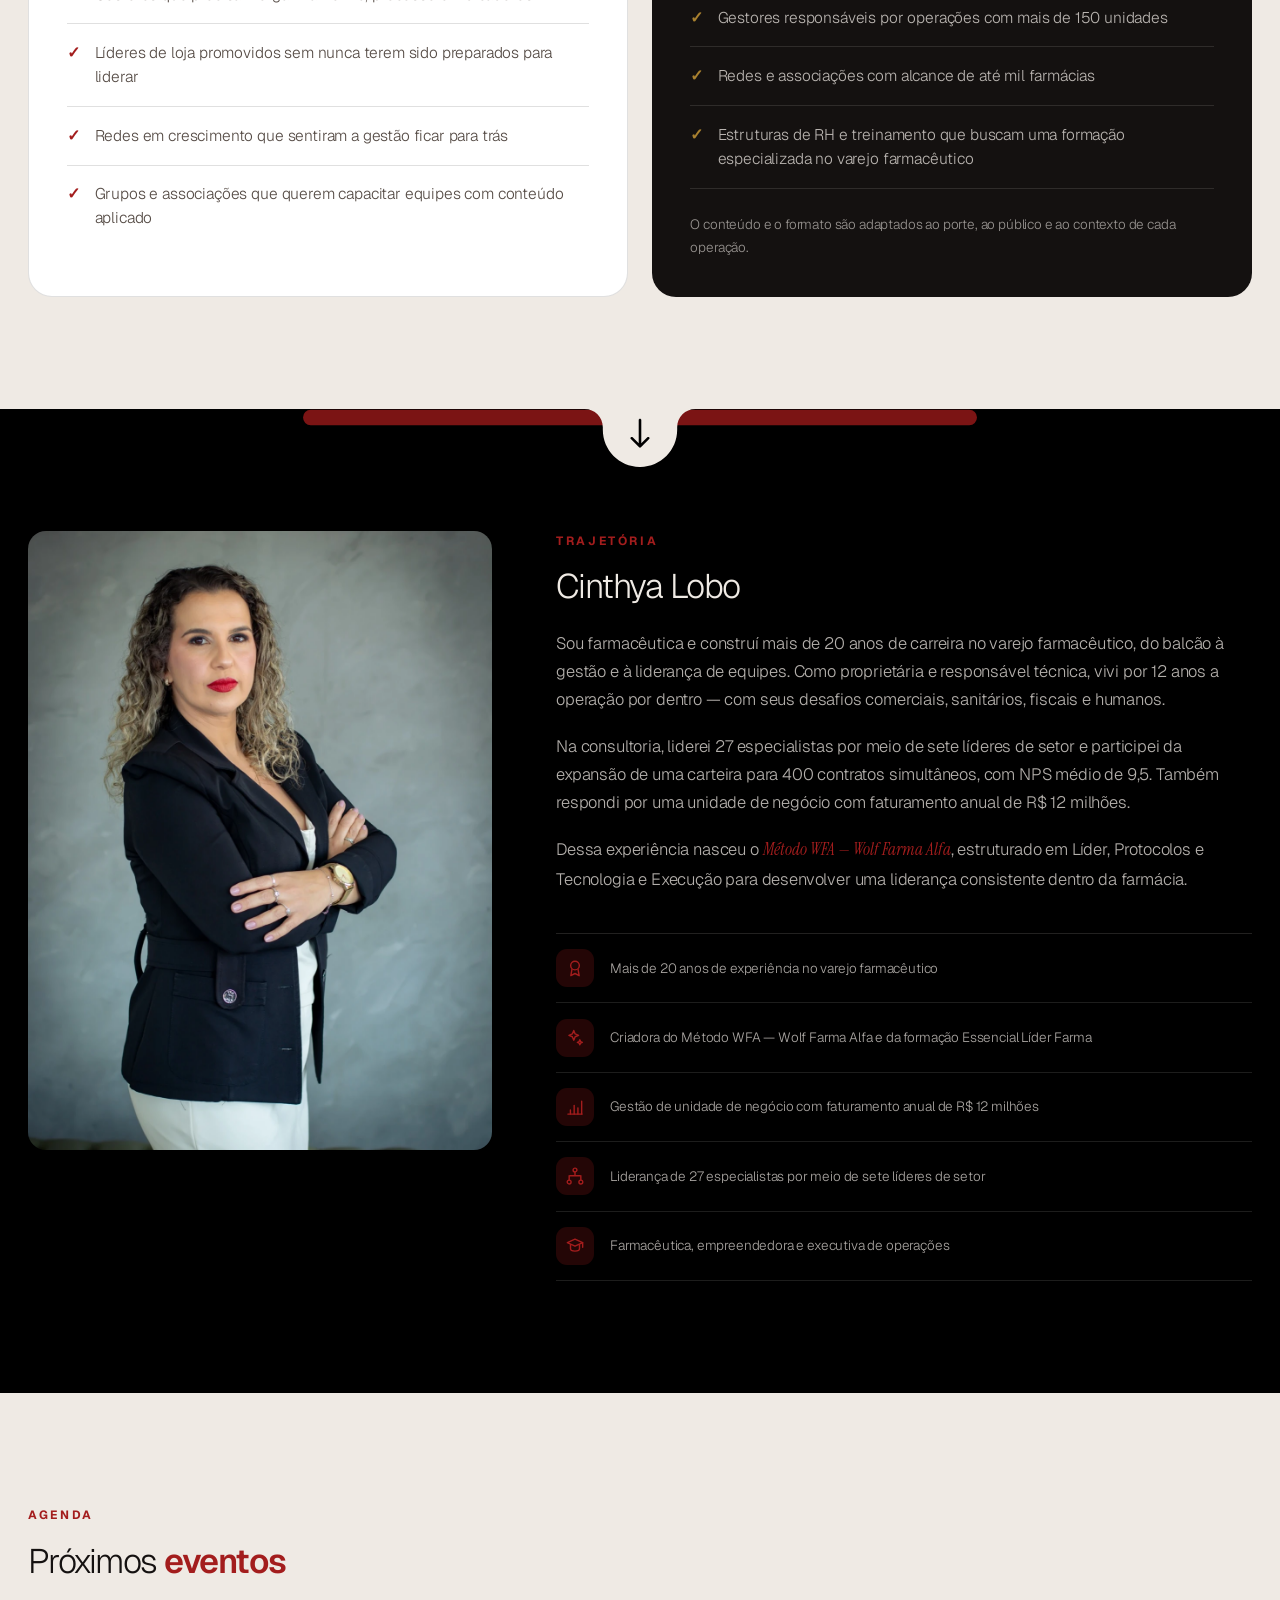
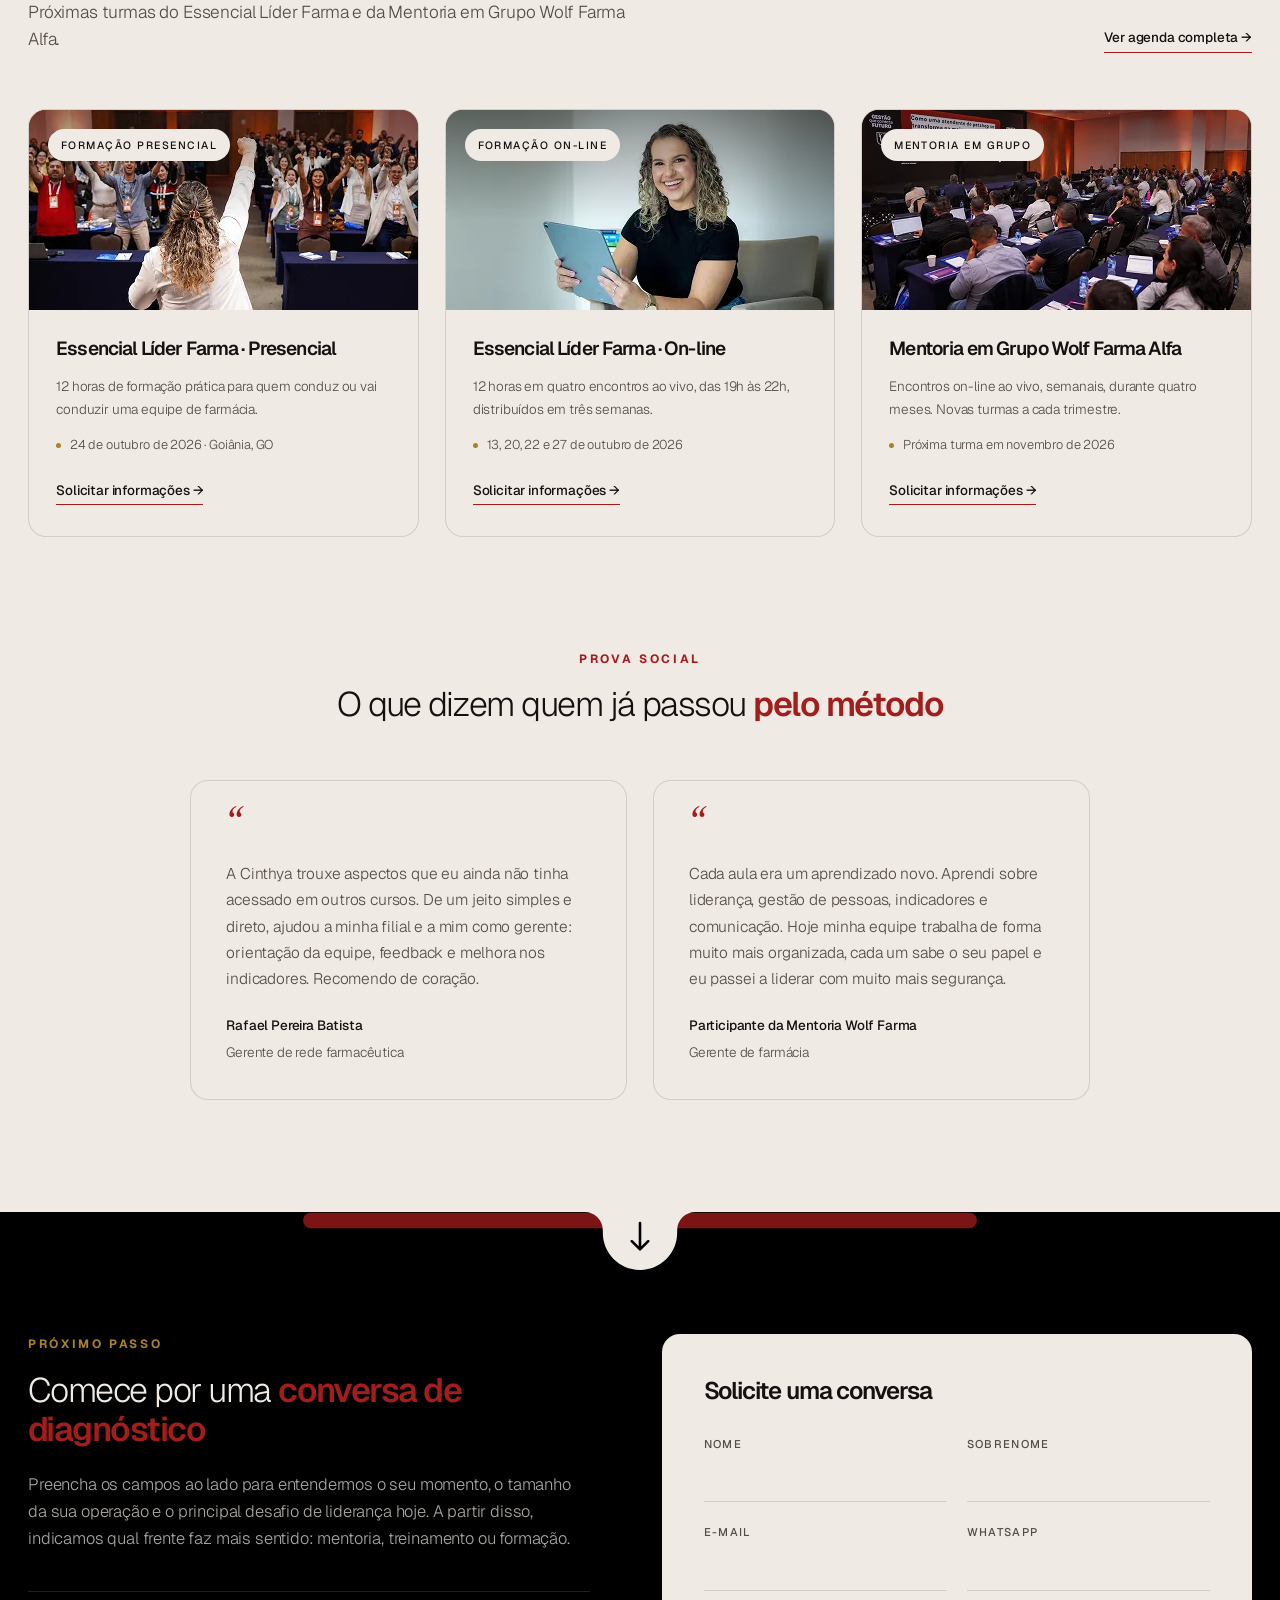
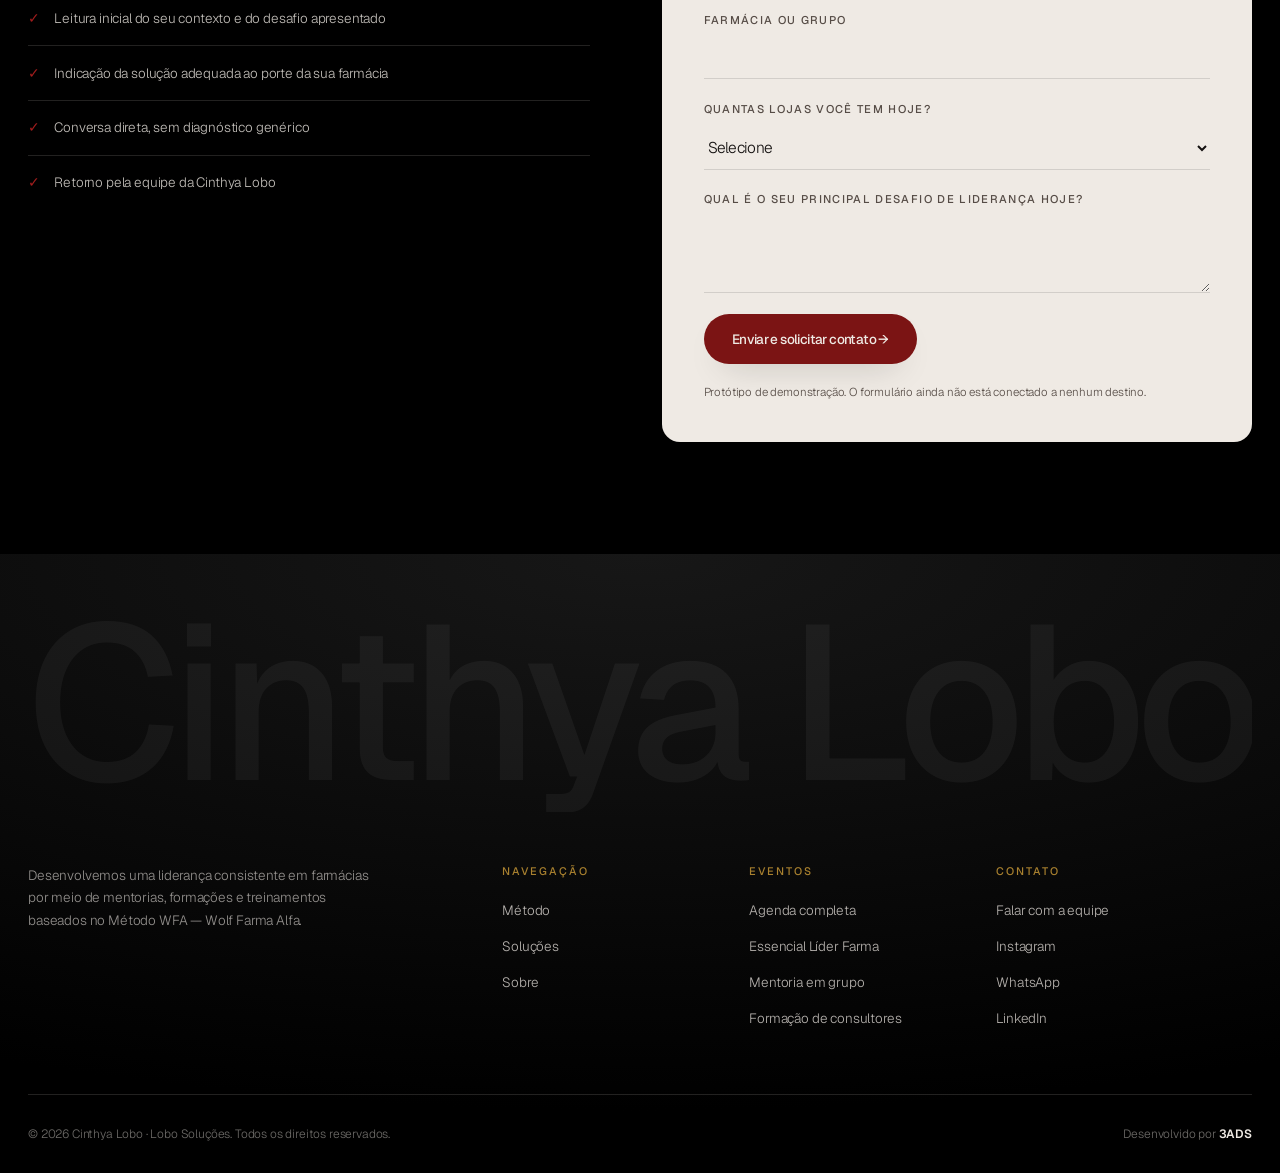
==== commit 7bd9a9ef: "Atualiza LP com ajustes da cliente" ====
--- a/index.html
+++ b/index.html
@@ -3,8 +3,8 @@
 <head>
 <meta charset="UTF-8">
 <meta name="viewport" content="width=device-width, initial-scale=1.0">
-<title>Cinthya Lobo — Liderança e gestão no varejo farmacêutico</title>
-<meta name="description" content="Desenvolvemos líderes e fortalecemos a gestão de farmácias por meio de mentorias e treinamentos baseados no Método Wolf Farma.">
+<title>Cinthya Lobo — Liderança consistente no varejo farmacêutico</title>
+<meta name="description" content="Desenvolvimento de líderes para farmácias por meio do Método WFA, mentorias, formações e treinamentos aplicados à realidade do varejo farmacêutico.">
 <link rel="icon" href="data:image/svg+xml,%3Csvg xmlns='http://www.w3.org/2000/svg' viewBox='0 0 100 100'%3E%3Crect width='100' height='100' rx='18' fill='%23141110'/%3E%3Cpath d='M50 8 L61 20 L84 14 L74 34 L84 44 L64 41 L67 60 L50 78 L33 60 L36 41 L16 44 L26 34 L16 14 L39 20 Z' fill='%23A31D1D'/%3E%3C/svg%3E">
 <link rel="preconnect" href="https://fonts.googleapis.com">
 <link rel="preconnect" href="https://fonts.gstatic.com" crossorigin>
@@ -37,7 +37,7 @@
 
   <nav class="mobile-nav" id="mobileNav" aria-label="Navegação mobile">
     <div class="wrap inner">
-      <a href="#metodo">Método Wolf Farma</a>
+      <a href="#metodo">Método WFA</a>
       <a href="#solucoes">Soluções</a>
       <a href="#agenda">Agenda de eventos</a>
       <a href="#sobre">Sobre a Cinthya</a>
@@ -61,9 +61,9 @@
 
     <div class="wrap hero-inner">
       <div class="hero-content">
-        <p class="eyebrow">Liderança e gestão no varejo farmacêutico</p>
-        <h1>Desenvolvemos líderes e fortalecemos a gestão de farmácias com <span class="hl">método, não com achismo</span></h1>
-        <p class="lead">Mentorias, treinamentos e imersões construídos a partir do Método Wolf Farma, criado dentro da realidade prática de quem opera uma farmácia todos os dias.</p>
+        <p class="eyebrow">Liderança consistente no varejo farmacêutico</p>
+        <h1>Desenvolvemos líderes de farmácia com <span class="hl">método, não com achismo</span></h1>
+        <p class="lead">Mentorias, formações e treinamentos construídos a partir do Método WFA — Wolf Farma Alfa, criado para transformar liderança em processos claros, execução e resultado.</p>
 
         <div class="hero-actions">
           <a class="btn btn-primary" href="#contato">Agendar uma conversa</a>
@@ -79,12 +79,12 @@
   <div class="tickers" aria-hidden="true">
     <div class="ticker t-blur">
       <div class="track">
-        <span class="group">Mentoria online <em>&amp;</em> Treinamentos para equipes <em>&amp;</em> Imersões presenciais <em>&amp;</em> Método Wolf Farma <em>&amp;</em> Mentoria online <em>&amp;</em> Treinamentos para equipes <em>&amp;</em> Imersões presenciais <em>&amp;</em> Método Wolf Farma <em>&amp;</em> </span><span class="group">Mentoria online <em>&amp;</em> Treinamentos para equipes <em>&amp;</em> Imersões presenciais <em>&amp;</em> Método Wolf Farma <em>&amp;</em> Mentoria online <em>&amp;</em> Treinamentos para equipes <em>&amp;</em> Imersões presenciais <em>&amp;</em> Método Wolf Farma <em>&amp;</em> </span>
+        <span class="group">Mentoria em grupo <em>&amp;</em> Formação de líderes <em>&amp;</em> Formação de consultores <em>&amp;</em> Método WFA <em>&amp;</em> Mentoria em grupo <em>&amp;</em> Formação de líderes <em>&amp;</em> Formação de consultores <em>&amp;</em> Método WFA <em>&amp;</em> </span><span class="group">Mentoria em grupo <em>&amp;</em> Formação de líderes <em>&amp;</em> Formação de consultores <em>&amp;</em> Método WFA <em>&amp;</em> Mentoria em grupo <em>&amp;</em> Formação de líderes <em>&amp;</em> Formação de consultores <em>&amp;</em> Método WFA <em>&amp;</em> </span>
       </div>
     </div>
     <div class="ticker t-wine">
       <div class="track">
-        <span class="group">Mentoria online <em>&amp;</em> Treinamentos para equipes <em>&amp;</em> Imersões presenciais <em>&amp;</em> Método Wolf Farma <em>&amp;</em> Mentoria online <em>&amp;</em> Treinamentos para equipes <em>&amp;</em> Imersões presenciais <em>&amp;</em> Método Wolf Farma <em>&amp;</em> </span><span class="group">Mentoria online <em>&amp;</em> Treinamentos para equipes <em>&amp;</em> Imersões presenciais <em>&amp;</em> Método Wolf Farma <em>&amp;</em> Mentoria online <em>&amp;</em> Treinamentos para equipes <em>&amp;</em> Imersões presenciais <em>&amp;</em> Método Wolf Farma <em>&amp;</em> </span>
+        <span class="group">Mentoria em grupo <em>&amp;</em> Formação de líderes <em>&amp;</em> Formação de consultores <em>&amp;</em> Método WFA <em>&amp;</em> Mentoria em grupo <em>&amp;</em> Formação de líderes <em>&amp;</em> Formação de consultores <em>&amp;</em> Método WFA <em>&amp;</em> </span><span class="group">Mentoria em grupo <em>&amp;</em> Formação de líderes <em>&amp;</em> Formação de consultores <em>&amp;</em> Método WFA <em>&amp;</em> Mentoria em grupo <em>&amp;</em> Formação de líderes <em>&amp;</em> Formação de consultores <em>&amp;</em> Método WFA <em>&amp;</em> </span>
       </div>
     </div>
   </div>
@@ -99,19 +99,18 @@
           <p class="label">anos dentro do varejo farmacêutico, da operação à gestão</p>
         </div>
         <div class="stat">
-          <div class="num">500+</div>
-          <p class="label">líderes e gestores formados em turmas e treinamentos</p>
+          <div class="num">400</div>
+          <p class="label">contratos simultâneos conduzidos em uma operação de consultoria</p>
         </div>
         <div class="stat">
-          <div class="num">100+</div>
-          <p class="label">farmácias e redes acompanhadas em processos de estruturação</p>
+          <div class="num">27</div>
+          <p class="label">especialistas liderados por meio de sete líderes de setor</p>
         </div>
         <div class="stat">
-          <div class="num">5</div>
-          <p class="label">pilares que sustentam o Método Wolf Farma</p>
-        </div>
-      </div>
-      <!-- Números ilustrativos — validar com a cliente antes de publicar -->
+          <div class="num">3</div>
+          <p class="label">pilares que sustentam o Método WFA — Wolf Farma Alfa</p>
+        </div>
+      </div>
     </div>
   </section>
 
@@ -191,8 +190,8 @@
     <div class="wrap">
       <div class="section-head" data-reveal>
         <span class="eyebrow">A metodologia</span>
-        <h2>O Método <span class="strong">Wolf Farma</span></h2>
-        <p class="lead"><span class="strong">Cinco dimensões que precisam evoluir juntas.</span> É isso que conecta todas as mentorias, treinamentos e formações, e o que garante que o aprendizado vire execução na loja.</p>
+        <h2>O Método <span class="strong">WFA — Wolf Farma Alfa</span></h2>
+        <p class="lead"><span class="strong">Três pilares para desenvolver uma liderança consistente na farmácia.</span> Eles norteiam os processos e fazem o aprendizado virar execução e resultado na loja.</p>
       </div>
 
       <div class="pillars" data-reveal>
@@ -200,36 +199,22 @@
           <div class="top">
             <span class="ico"><svg viewBox="0 0 24 24" fill="none" aria-hidden="true"><circle cx="9" cy="8" r="3" stroke="currentColor" stroke-width="1.7"/><path d="M3.5 20c.5-3 2.7-4.8 5.5-4.8s5 1.8 5.5 4.8" stroke="currentColor" stroke-width="1.7" stroke-linecap="round"/><path d="M16 4.5a3 3 0 011.6 5.5M17.5 15.4c1.9.6 3.2 2.2 3.5 4.6" stroke="currentColor" stroke-width="1.7" stroke-linecap="round"/></svg></span>
           </div>
-          <h3>Líderes</h3>
-          <p>Preparar quem conduz a equipe: comunicação, cobrança e delegação.</p>
+          <h3>Líder</h3>
+          <p>Preparar quem conduz a equipe para comunicar, orientar, cobrar, delegar e desenvolver pessoas.</p>
         </div>
         <div class="pillar">
           <div class="top">
             <span class="ico"><svg viewBox="0 0 24 24" fill="none" aria-hidden="true"><rect x="3.5" y="4" width="7" height="7" rx="1.6" stroke="currentColor" stroke-width="1.7"/><rect x="13.5" y="13" width="7" height="7" rx="1.6" stroke="currentColor" stroke-width="1.7"/><path d="M17 4v5.5M17 9.5h-4M7 20v-5.5M7 14.5h4" stroke="currentColor" stroke-width="1.7" stroke-linecap="round"/></svg></span>
           </div>
-          <h3>Processos</h3>
-          <p>Padronizar compra, estoque, atendimento e caixa para o resultado parar de oscilar.</p>
-        </div>
-        <div class="pillar">
-          <div class="top">
-            <span class="ico"><svg viewBox="0 0 24 24" fill="none" aria-hidden="true"><rect x="3" y="4" width="18" height="13" rx="2" stroke="currentColor" stroke-width="1.7"/><path d="M8 21h8M12 17v4" stroke="currentColor" stroke-width="1.7" stroke-linecap="round"/><path d="M7 12l3-3 2.5 2 3.5-4" stroke="currentColor" stroke-width="1.7" stroke-linecap="round" stroke-linejoin="round"/></svg></span>
-          </div>
-          <h3>Tecnologia</h3>
-          <p>Fazer o sistema que já existe gerar decisão, não só relatório.</p>
+          <h3>Protocolos e Tecnologia</h3>
+          <p>Organizar rotinas, responsabilidades e ferramentas para que a equipe saiba como agir e decidir.</p>
         </div>
         <div class="pillar">
           <div class="top">
             <span class="ico"><svg viewBox="0 0 24 24" fill="none" aria-hidden="true"><path d="M9 5.5h9.5M9 12h9.5M9 18.5h9.5" stroke="currentColor" stroke-width="1.7" stroke-linecap="round"/><path d="M4 5.5l1 1 2-2M4 12l1 1 2-2M4 18.5l1 1 2-2" stroke="currentColor" stroke-width="1.7" stroke-linecap="round" stroke-linejoin="round"/></svg></span>
           </div>
           <h3>Execução</h3>
-          <p>Plano virando rotina: quem faz, quando faz e como se acompanha.</p>
-        </div>
-        <div class="pillar">
-          <div class="top">
-            <span class="ico"><svg viewBox="0 0 24 24" fill="none" aria-hidden="true"><circle cx="12" cy="12" r="8.5" stroke="currentColor" stroke-width="1.7"/><circle cx="12" cy="12" r="4.5" stroke="currentColor" stroke-width="1.7"/><circle cx="12" cy="12" r="1.2" fill="currentColor"/></svg></span>
-          </div>
-          <h3>Resultado</h3>
-          <p>Ler os números certos no ritmo certo e ajustar a rota antes do fim do mês.</p>
+          <p>Transformar o plano em rotina, acompanhar o que foi combinado e sustentar os resultados.</p>
         </div>
       </div>
     </div>
@@ -249,13 +234,13 @@
       <div class="stack">
         <article class="stack-card on-light">
           <div class="stack-body">
-            <span class="tag">Acompanhamento contínuo</span>
-            <h3>Mentoria Online</h3>
-            <p>Acompanhamento próximo para proprietários, gestores e líderes que precisam organizar a gestão e melhorar a execução, com encontros ao vivo e direcionamento sobre a realidade da sua farmácia.</p>
+            <span class="tag">Acompanhamento em grupo</span>
+            <h3>Mentoria Wolf Farma Alfa</h3>
+            <p>Acompanhamento próximo para proprietários, gestores e líderes que querem desenvolver uma liderança consistente, com encontros on-line ao vivo e direcionamento sobre a realidade da sua farmácia.</p>
             <ul>
-              <li>Encontros ao vivo em grupo reduzido</li>
-              <li>Diagnóstico do momento da farmácia</li>
-              <li>Plano de ação revisado mês a mês</li>
+              <li>Encontros semanais ao vivo durante quatro meses</li>
+              <li>Turmas trimestrais em grupo</li>
+              <li>Próxima turma em novembro de 2026</li>
             </ul>
             <a class="btn btn-primary btn-sm" href="#contato">Solicitar informações</a>
           </div>
@@ -287,11 +272,11 @@
           <div class="stack-body">
             <span class="tag">Formação de líderes</span>
             <h3>Essencial Líder Farma</h3>
-            <p>Formação prática construída a partir do Método Wolf Farma, voltada a quem assumiu (ou vai assumir) a liderança de uma equipe de farmácia e precisa de repertório para conduzir.</p>
+            <p>Formação prática de 12 horas, construída a partir do Método WFA e oferecida nos formatos on-line e presencial para quem lidera — ou vai liderar — uma equipe de farmácia.</p>
             <ul>
               <li>Trilha estruturada de liderança</li>
               <li>Ferramentas aplicáveis na semana seguinte</li>
-              <li>Turmas com data definida</li>
+              <li>12 horas de conteúdo aplicado</li>
             </ul>
             <a class="btn btn-light btn-sm" href="eventos/index.html">Ver próximas turmas</a>
           </div>
@@ -303,18 +288,18 @@
 
         <article class="stack-card on-dark">
           <div class="stack-body">
-            <span class="tag">Imersão presencial</span>
-            <h3>Imersões</h3>
-            <p>Dias intensivos, presenciais, com um grupo enxuto de donos e gestores, para sair com diagnóstico, prioridades e plano de execução definidos, não com um caderno de anotações.</p>
+            <span class="tag">Para redes do varejo independente</span>
+            <h3>Formação de Consultores de Farmácia</h3>
+            <p>Curso contratado por redes para preparar consultores que orientam farmácias com visão integrada do negócio e repertório prático para apoiar cada operação.</p>
             <ul>
-              <li>Grupo reduzido e alta troca</li>
-              <li>Trabalho sobre o caso real de cada participante</li>
-              <li>Vagas limitadas por edição</li>
+              <li>Planejamento estratégico, gestão financeira e gestão de pessoas</li>
+              <li>Estoque, compras e precificação</li>
+              <li>Vendas e marketing para o varejo farmacêutico</li>
             </ul>
-            <a class="btn btn-light btn-sm" href="eventos/index.html">Ver agenda</a>
+            <a class="btn btn-light btn-sm" href="#contato">Solicitar proposta para a rede</a>
           </div>
           <div class="stack-media">
-            <img src="assets/images/banner-04.webp" alt="Imersão presencial com donos e gestores" style="object-position:right center;" loading="lazy">
+            <img src="assets/images/banner-04.webp" alt="Formação para consultores e gestores de redes de farmácia" style="object-position:right center;" loading="lazy">
             <span class="veil to-dark"></span>
           </div>
         </article>
@@ -327,7 +312,8 @@
     <div class="wrap">
       <div class="section-head" data-reveal>
         <span class="eyebrow">Público</span>
-        <h2>Feito para quem tem <span class="strong">de 1 a 10 farmácias</span></h2>
+        <h2>Da farmácia independente às <span class="strong">grandes redes</span></h2>
+        <p class="lead">Soluções para quem precisa desenvolver líderes consistentes — em uma loja, em grupos regionais ou em operações com centenas de unidades.</p>
       </div>
 
       <div class="fit-grid" data-reveal>
@@ -347,19 +333,20 @@
           </ul>
         </article>
 
-        <article class="fit-card no">
+        <article class="fit-card scale">
           <header>
             <span class="fit-ico" aria-hidden="true">
-              <svg viewBox="0 0 24 24" fill="none"><path d="M6.5 6.5l11 11M17.5 6.5l-11 11" stroke="currentColor" stroke-width="2.2" stroke-linecap="round"/></svg>
+              <svg viewBox="0 0 24 24" fill="none"><circle cx="12" cy="4.8" r="2.3" stroke="currentColor" stroke-width="1.7"/><circle cx="5" cy="19.2" r="2.3" stroke="currentColor" stroke-width="1.7"/><circle cx="19" cy="19.2" r="2.3" stroke="currentColor" stroke-width="1.7"/><path d="M12 7.1v4.6M6.2 11.7h11.6M5 16.9v-5.2M19 16.9v-5.2" stroke="currentColor" stroke-width="1.7" stroke-linecap="round"/></svg>
             </span>
-            <h3>Para quem não é</h3>
+            <h3>Também para redes</h3>
           </header>
           <ul>
-            <li>Grandes franquias nacionais</li>
-            <li>Redes de capital aberto</li>
-            <li>Operações que já contam com estruturas próprias de gestão, RH e treinamento</li>
+            <li>Redes com dezenas ou centenas de lojas que precisam alinhar a liderança</li>
+            <li>Gestores responsáveis por operações com mais de 150 unidades</li>
+            <li>Redes e associações com alcance de até mil farmácias</li>
+            <li>Estruturas de RH e treinamento que buscam uma formação especializada no varejo farmacêutico</li>
           </ul>
-          <p class="fit-note">O foco é o empresário que está no meio do caminho: já cresceu o suficiente para a desorganização doer, mas ainda não tem uma estrutura que sustente o próximo salto.</p>
+          <p class="fit-note">O conteúdo e o formato são adaptados ao porte, ao público e ao contexto de cada operação.</p>
         </article>
       </div>
     </div>
@@ -377,33 +364,32 @@
         <div class="about-body">
           <span class="eyebrow">Trajetória</span>
           <h2>Cinthya Lobo</h2>
-          <p style="margin-top:1.4rem;">Construí minha carreira dentro do varejo farmacêutico: do balcão à gestão, da operação à liderança de equipes e redes. Foi ali, na prática, que entendi que a maior parte dos problemas que os donos me traziam não era de venda: era de estrutura, de processo e de gente despreparada para liderar.</p>
-          <p>Do acúmulo dessa experiência nasceu o <span class="hl">Método Wolf Farma</span>: uma forma de organizar o desenvolvimento de líderes, os processos, o uso da tecnologia, a execução e a leitura de resultado em um sistema só. Hoje, é ele que sustenta todas as minhas mentorias, treinamentos e formações.</p>
-          <p>Meu trabalho não é entregar teoria bonita. É fazer com que o dono da farmácia consiga tomar decisões melhores, com uma equipe que executa, e com números que ele finalmente entende.</p>
+          <p style="margin-top:1.4rem;">Sou farmacêutica e construí mais de 20 anos de carreira no varejo farmacêutico, do balcão à gestão e à liderança de equipes. Como proprietária e responsável técnica, vivi por 12 anos a operação por dentro — com seus desafios comerciais, sanitários, fiscais e humanos.</p>
+          <p>Na consultoria, liderei 27 especialistas por meio de sete líderes de setor e participei da expansão de uma carteira para 400 contratos simultâneos, com NPS médio de 9,5. Também respondi por uma unidade de negócio com faturamento anual de R$ 12 milhões.</p>
+          <p>Dessa experiência nasceu o <span class="hl">Método WFA — Wolf Farma Alfa</span>, estruturado em Líder, Protocolos e Tecnologia e Execução para desenvolver uma liderança consistente dentro da farmácia.</p>
 
           <ul class="credentials">
             <li>
               <span class="ico"><svg viewBox="0 0 24 24" fill="none" aria-hidden="true"><circle cx="12" cy="9" r="5.2" stroke="currentColor" stroke-width="1.7"/><path d="M8.4 13.4L7 21.2l5-2.6 5 2.6-1.4-7.8" stroke="currentColor" stroke-width="1.7" stroke-linejoin="round"/></svg></span>
-              <span>Especialista em liderança e gestão aplicada ao varejo farmacêutico</span>
+              <span>Mais de 20 anos de experiência no varejo farmacêutico</span>
             </li>
             <li>
               <span class="ico"><svg viewBox="0 0 24 24" fill="none" aria-hidden="true"><path d="M10.5 3l1.7 4.1 4.1 1.7-4.1 1.7-1.7 4.1-1.7-4.1L4.7 8.8l4.1-1.7L10.5 3z" stroke="currentColor" stroke-width="1.7" stroke-linejoin="round"/><path d="M17.8 14.2l.9 2.1 2.1.9-2.1.9-.9 2.1-.9-2.1-2.1-.9 2.1-.9.9-2.1z" stroke="currentColor" stroke-width="1.7" stroke-linejoin="round"/></svg></span>
-              <span>Criadora do Método Wolf Farma e da formação Essencial Líder Farma</span>
+              <span>Criadora do Método WFA — Wolf Farma Alfa e da formação Essencial Líder Farma</span>
             </li>
             <li>
               <span class="ico"><svg viewBox="0 0 24 24" fill="none" aria-hidden="true"><path d="M3.5 20.5h17" stroke="currentColor" stroke-width="1.7" stroke-linecap="round"/><path d="M6.5 20.5v-5M11 20.5V10M15.5 20.5v-7.5M20 20.5V5" stroke="currentColor" stroke-width="1.7" stroke-linecap="round"/></svg></span>
-              <span>Experiência prática em operação, gestão e expansão de farmácias</span>
+              <span>Gestão de unidade de negócio com faturamento anual de R$ 12 milhões</span>
             </li>
             <li>
               <span class="ico"><svg viewBox="0 0 24 24" fill="none" aria-hidden="true"><circle cx="12" cy="4.8" r="2.3" stroke="currentColor" stroke-width="1.7"/><circle cx="5" cy="19.2" r="2.3" stroke="currentColor" stroke-width="1.7"/><circle cx="19" cy="19.2" r="2.3" stroke="currentColor" stroke-width="1.7"/><path d="M12 7.1v4.6M6.2 11.7h11.6M5 16.9v-5.2M19 16.9v-5.2" stroke="currentColor" stroke-width="1.7" stroke-linecap="round"/></svg></span>
-              <span>Atuação com farmácias independentes, redes regionais e grupos de compra</span>
+              <span>Liderança de 27 especialistas por meio de sete líderes de setor</span>
             </li>
             <li>
               <span class="ico"><svg viewBox="0 0 24 24" fill="none" aria-hidden="true"><path d="M12 3.8L2.8 8 12 12.2 21.2 8 12 3.8z" stroke="currentColor" stroke-width="1.7" stroke-linejoin="round"/><path d="M6.6 10.4v5c0 1.5 2.4 2.7 5.4 2.7s5.4-1.2 5.4-2.7v-5" stroke="currentColor" stroke-width="1.7" stroke-linecap="round"/><path d="M21.2 8v5.4" stroke="currentColor" stroke-width="1.7" stroke-linecap="round"/></svg></span>
-              <span>Formação de líderes em turmas abertas, in company e imersões presenciais</span>
+              <span>Farmacêutica, empreendedora e executiva de operações</span>
             </li>
           </ul>
-          <!-- Credenciais ilustrativas — confirmar dados reais com a cliente -->
         </div>
       </div>
     </div>
@@ -416,58 +402,58 @@
         <div style="max-width:56ch;">
           <span class="eyebrow">Agenda</span>
           <h2>Próximos <span class="strong">eventos</span></h2>
-          <p class="lead">Turmas, imersões e treinamentos com data aberta. As inscrições e o pagamento acontecem em ambiente externo.</p>
+          <p class="lead">Próximas turmas do Essencial Líder Farma e da Mentoria em Grupo Wolf Farma Alfa.</p>
         </div>
         <a class="link-arrow" href="eventos/index.html">Ver agenda completa</a>
       </div>
 
       <div class="events-grid" data-reveal>
 
-        <a class="event-card" href="eventos/imersao-wolf-farma.html">
+        <a class="event-card" href="#contato">
           <div class="card-banner tone-red">
-            <img class="bg" src="assets/images/product-01.webp" alt="Plateia da Imersão Wolf Farma" loading="lazy">
+            <img class="bg" src="assets/images/product-01.webp" alt="Turma presencial do Essencial Líder Farma" loading="lazy">
             <div class="banner-top">
-              <span class="badge">Imersão presencial</span>
+              <span class="badge">Formação presencial</span>
               
             </div>
           </div>
           <div class="card-body">
-            <h3>Imersão Wolf Farma</h3>
-            <p class="desc">Dois dias intensivos para donos e gestores saírem com diagnóstico, prioridades e plano de execução definidos.</p>
-            <span class="card-date"><span class="dot"></span> 17 e 18 de outubro · São Paulo, SP</span>
-            <span class="card-foot"><span class="link-arrow">Ver evento</span></span>
+            <h3>Essencial Líder Farma · Presencial</h3>
+            <p class="desc">12 horas de formação prática para quem conduz ou vai conduzir uma equipe de farmácia.</p>
+            <span class="card-date"><span class="dot"></span> 24 de outubro de 2026 · Goiânia, GO</span>
+            <span class="card-foot"><span class="link-arrow">Solicitar informações</span></span>
           </div>
         </a>
 
-        <a class="event-card" href="eventos/index.html">
+        <a class="event-card" href="#contato">
           <div class="card-banner tone-ink">
-            <img class="bg" src="assets/images/product-02.webp" alt="Cinthya Lobo com tablet na mentoria" loading="lazy">
+            <img class="bg" src="assets/images/product-02.webp" alt="Cinthya Lobo conduzindo formação on-line" loading="lazy">
             <div class="banner-top">
-              <span class="badge">Mentoria online</span>
+              <span class="badge">Formação on-line</span>
               
             </div>
           </div>
           <div class="card-body">
-            <h3>Mentoria Online Wolf Farma</h3>
-            <p class="desc">Acompanhamento em grupo reduzido para organizar gestão e execução mês a mês, com plano revisado a cada ciclo.</p>
-            <span class="card-date"><span class="dot"></span> Turmas mensais · Online ao vivo</span>
-            <span class="card-foot"><span class="link-arrow">Ver evento</span></span>
+            <h3>Essencial Líder Farma · On-line</h3>
+            <p class="desc">12 horas em quatro encontros ao vivo, das 19h às 22h, distribuídos em três semanas.</p>
+            <span class="card-date"><span class="dot"></span> 13, 20, 22 e 27 de outubro de 2026</span>
+            <span class="card-foot"><span class="link-arrow">Solicitar informações</span></span>
           </div>
         </a>
 
-        <a class="event-card" href="eventos/index.html">
+        <a class="event-card" href="#contato">
           <div class="card-banner tone-deep">
-            <img class="bg" src="assets/images/product-03.webp" alt="Sala de treinamento do Essencial Líder Farma" loading="lazy">
+            <img class="bg" src="assets/images/product-03.webp" alt="Encontro da Mentoria em Grupo Wolf Farma Alfa" loading="lazy">
             <div class="banner-top">
-              <span class="badge">Formação</span>
+              <span class="badge">Mentoria em grupo</span>
               
             </div>
           </div>
           <div class="card-body">
-            <h3>Essencial Líder Farma · Turma 08</h3>
-            <p class="desc">Formação prática de liderança para quem conduz equipe de farmácia e precisa de repertório para cobrar e desenvolver.</p>
-            <span class="card-date"><span class="dot"></span> Início em novembro · Online ao vivo</span>
-            <span class="card-foot"><span class="link-arrow">Ver evento</span></span>
+            <h3>Mentoria em Grupo Wolf Farma Alfa</h3>
+            <p class="desc">Encontros on-line ao vivo, semanais, durante quatro meses. Novas turmas a cada trimestre.</p>
+            <span class="card-date"><span class="dot"></span> Próxima turma em novembro de 2026</span>
+            <span class="card-foot"><span class="link-arrow">Solicitar informações</span></span>
           </div>
         </a>
 
@@ -485,18 +471,13 @@
       <div class="testimonials" data-reveal>
         <article class="testimonial">
           <span class="qm">“</span>
-          <p>Depoimento a ser coletado com a cliente. Espaço reservado para o relato de um proprietário sobre a mudança na rotina de gestão depois da mentoria.</p>
-          <span class="who">Nome do cliente <span>Proprietário · Farmácia · Cidade/UF</span></span>
+          <p>A Cinthya trouxe aspectos que eu ainda não tinha acessado em outros cursos. De um jeito simples e direto, ajudou a minha filial e a mim como gerente: orientação da equipe, feedback e melhora nos indicadores. Recomendo de coração.</p>
+          <span class="who">Rafael Pereira Batista <span>Gerente de rede farmacêutica</span></span>
         </article>
         <article class="testimonial">
           <span class="qm">“</span>
-          <p>Depoimento a ser coletado com a cliente. Espaço reservado para o relato de um gestor sobre o impacto do treinamento na equipe de loja.</p>
-          <span class="who">Nome do cliente <span>Gestor · Rede · Cidade/UF</span></span>
-        </article>
-        <article class="testimonial">
-          <span class="qm">“</span>
-          <p>Depoimento a ser coletado com a cliente. Espaço reservado para o relato de um participante do Essencial Líder Farma.</p>
-          <span class="who">Nome do cliente <span>Líder de loja · Cidade/UF</span></span>
+          <p>Cada aula era um aprendizado novo. Aprendi sobre liderança, gestão de pessoas, indicadores e comunicação. Hoje minha equipe trabalha de forma muito mais organizada, cada um sabe o seu papel e eu passei a liderar com muito mais segurança.</p>
+          <span class="who">Participante da Mentoria Wolf Farma <span>Gerente de farmácia</span></span>
         </article>
       </div>
     </div>
@@ -510,7 +491,7 @@
         <div class="next-copy" data-reveal>
           <span class="eyebrow on-dark">Próximo passo</span>
           <h2>Comece por uma <span class="strong">conversa de diagnóstico</span></h2>
-          <p>Preencha os campos ao lado para entendermos o seu momento, o tamanho da sua operação e o principal desafio de gestão hoje. A partir disso, indicamos qual frente faz mais sentido: mentoria, treinamento, formação ou imersão.</p>
+          <p>Preencha os campos ao lado para entendermos o seu momento, o tamanho da sua operação e o principal desafio de liderança hoje. A partir disso, indicamos qual frente faz mais sentido: mentoria, treinamento ou formação.</p>
           <ul>
             <li>Leitura inicial do seu contexto e do desafio apresentado</li>
             <li>Indicação da solução adequada ao porte da sua farmácia</li>
@@ -554,11 +535,14 @@
                 <option>1 loja</option>
                 <option>2 a 4 lojas</option>
                 <option>5 a 10 lojas</option>
-                <option>Mais de 10 lojas</option>
+                <option>11 a 50 lojas</option>
+                <option>51 a 150 lojas</option>
+                <option>Mais de 150 lojas</option>
+                <option>Rede, associação ou grupo de compra</option>
               </select>
             </div>
             <div class="field">
-              <label for="desafio">Qual é o seu principal desafio de gestão hoje?</label>
+              <label for="desafio">Qual é o seu principal desafio de liderança hoje?</label>
               <textarea id="desafio" name="desafio"></textarea>
             </div>
             <button class="btn btn-primary" type="submit">Enviar e solicitar contato →</button>
@@ -585,7 +569,7 @@
     </div>
     <div class="footer-top">
       <div class="footer-brand">
-        <p>Desenvolvemos líderes e fortalecemos a gestão de farmácias por meio de mentorias e treinamentos baseados no Método Wolf Farma, criado a partir da realidade prática do varejo farmacêutico.</p>
+        <p>Desenvolvemos uma liderança consistente em farmácias por meio de mentorias, formações e treinamentos baseados no Método WFA — Wolf Farma Alfa.</p>
       </div>
       <div class="footer-col">
         <h4>Navegação</h4>
@@ -596,9 +580,9 @@
       <div class="footer-col">
         <h4>Eventos</h4>
         <a href="eventos/index.html">Agenda completa</a>
-        <a href="eventos/imersao-wolf-farma.html">Imersão Wolf Farma</a>
-        <a href="eventos/index.html">Mentoria online</a>
         <a href="eventos/index.html">Essencial Líder Farma</a>
+        <a href="eventos/index.html">Mentoria em grupo</a>
+        <a href="#contato">Formação de consultores</a>
       </div>
       <div class="footer-col">
         <h4>Contato</h4>
--- a/assets/styles.css
+++ b/assets/styles.css
@@ -1,5 +1,5 @@
 /* =========================================================
-   Cinthya Lobo · Método Wolf Farma — Protótipo
+   Cinthya Lobo · Método WFA — Protótipo
    Design system compartilhado (site one page + CMS de eventos)
    Escala tipográfica baseada na referência Orixo:
    H1 80/88 · H2 40/48 · H3 30/36 · corpo 20/30 · ls -0.4px
@@ -327,7 +327,7 @@
 .quote-inner cite{display:block; margin-top:1.5rem; font-style:normal; font-size:.62rem; letter-spacing:.22em; text-transform:uppercase; color:rgba(169,129,47,.75);}
 
 /* ---------- Método (pilares) ---------- */
-.pillars{display:grid; grid-template-columns:repeat(5,1fr); gap:16px;}
+.pillars{display:grid; grid-template-columns:repeat(3,1fr); gap:16px;}
 .pillar{
   background:#fff; border:1px solid var(--paper-line); border-radius:var(--radius);
   padding:26px 22px;
@@ -443,6 +443,11 @@
 .fit-card.no li:last-child{border-bottom:0;}
 .fit-card.no li::before{content:"✕"; color:var(--gold);}
 .fit-card.no .fit-ico{background:rgba(239,234,228,.1); color:var(--gold);}
+.fit-card.scale{background:var(--ink); color:var(--paper);}
+.fit-card.scale li{color:rgba(239,234,228,.75); border-bottom:1px solid rgba(239,234,228,.12);}
+.fit-card.scale li:last-child{border-bottom:0;}
+.fit-card.scale li::before{content:"✓"; color:var(--gold);}
+.fit-card.scale .fit-ico{background:rgba(239,234,228,.1); color:var(--gold);}
 .fit-note{
   margin-top:auto; padding-top:1.5rem;
   font-size:var(--fs-xs); line-height:1.7; color:rgba(239,234,228,.6);
@@ -530,7 +535,7 @@
 .empty-state{padding:3rem 0; color:var(--ink-soft); font-size:var(--fs-sm);}
 
 /* ---------- Depoimentos ---------- */
-.testimonials{display:grid; grid-template-columns:repeat(3,1fr); gap:1.6rem;}
+.testimonials{display:grid; grid-template-columns:repeat(2,1fr); gap:1.6rem; max-width:900px; margin-inline:auto;}
 .testimonial{border:1px solid var(--paper-line); border-radius:var(--radius); padding:2.2rem; background:var(--paper); display:flex; flex-direction:column; gap:1.3rem;}
 .testimonial .qm{font-family:var(--serif); font-style:italic; font-size:3rem; line-height:.5; color:var(--red-bright);}
 .testimonial p{font-size:var(--fs-sm); line-height:1.7; color:var(--ink-soft); flex:1;}
